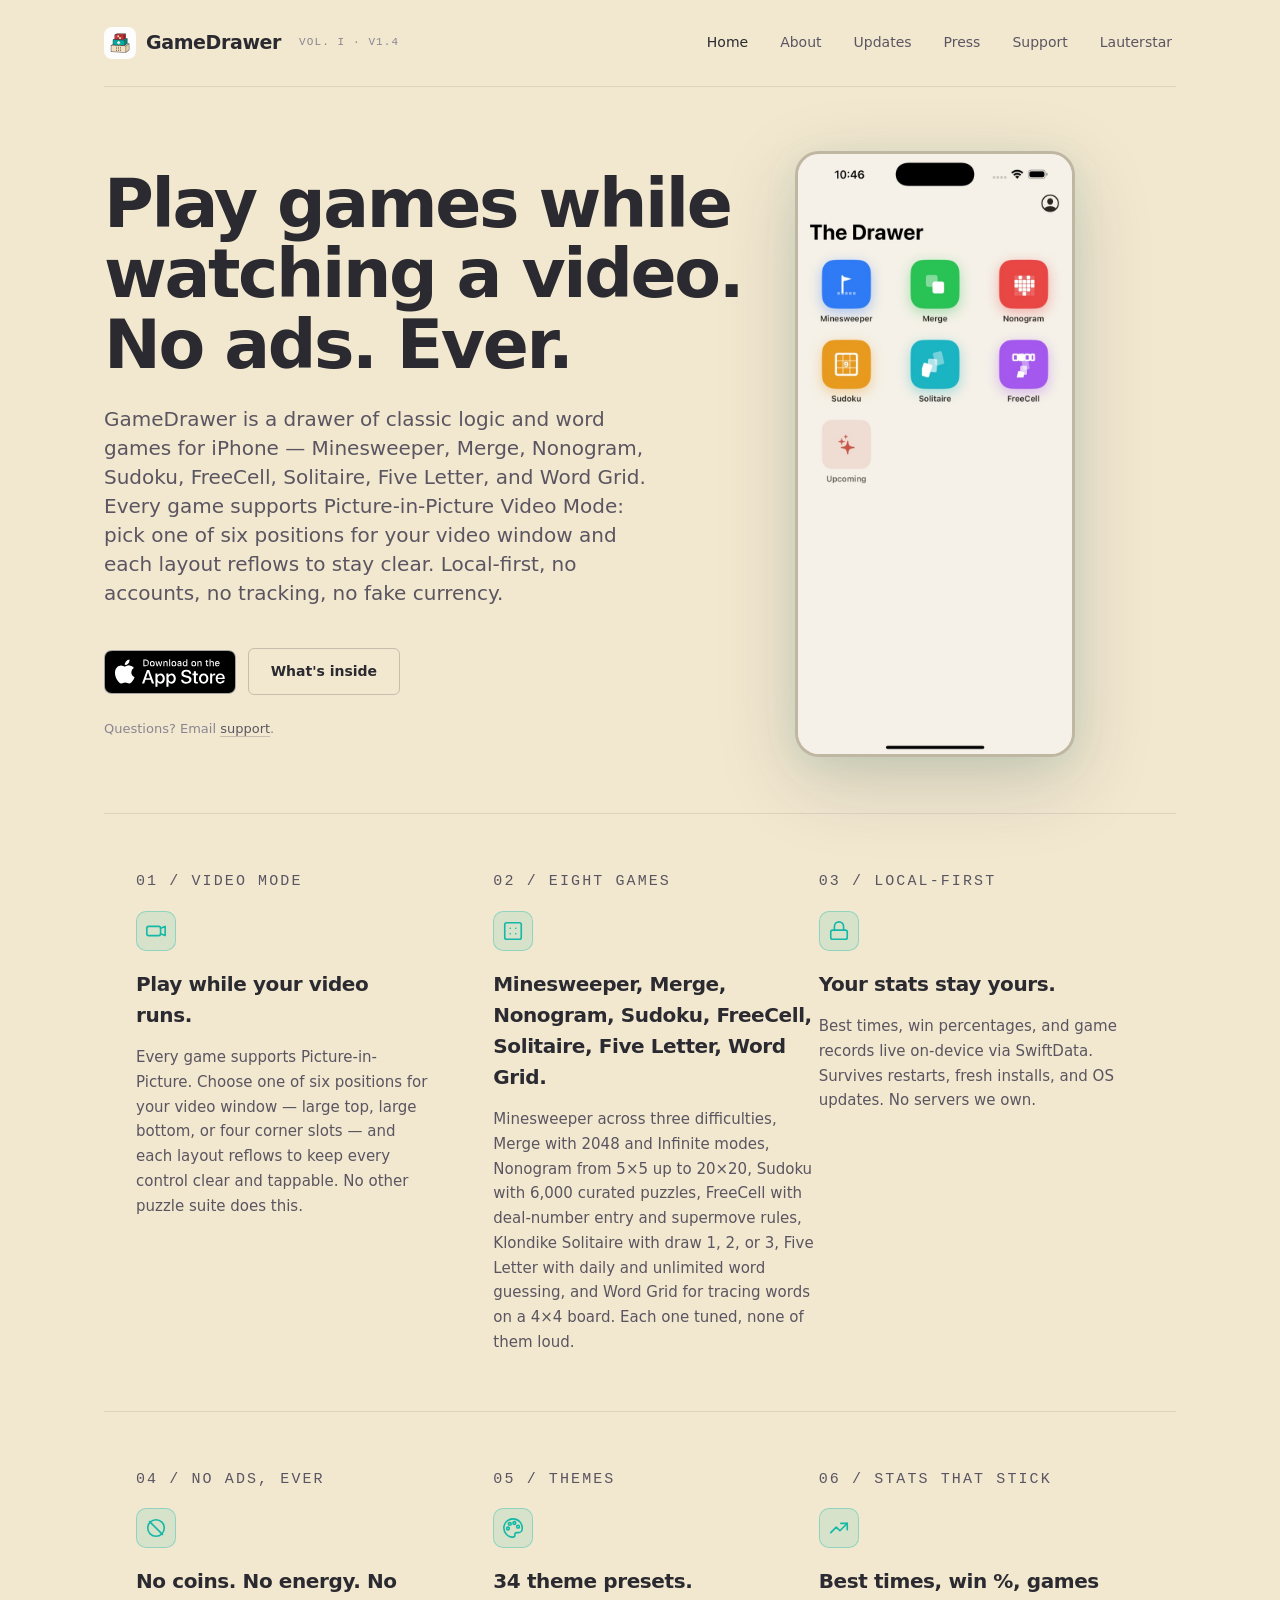
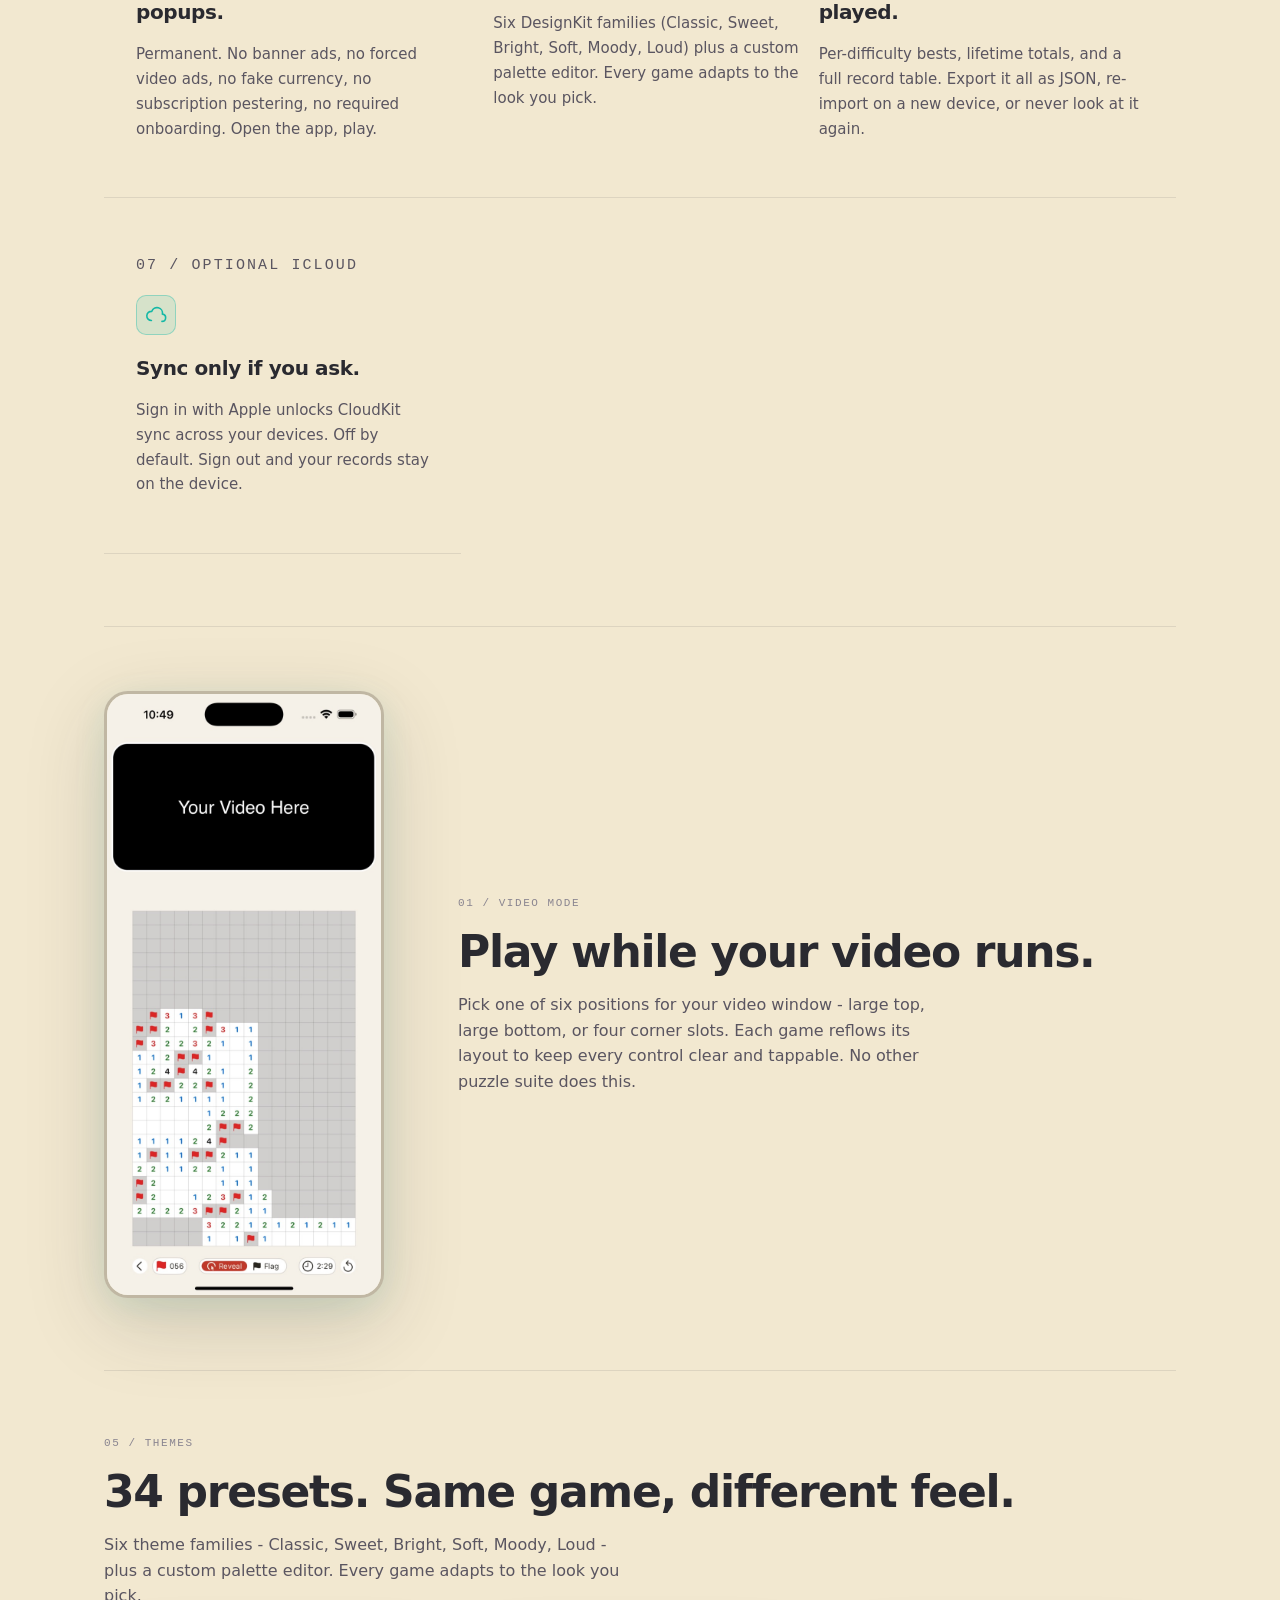
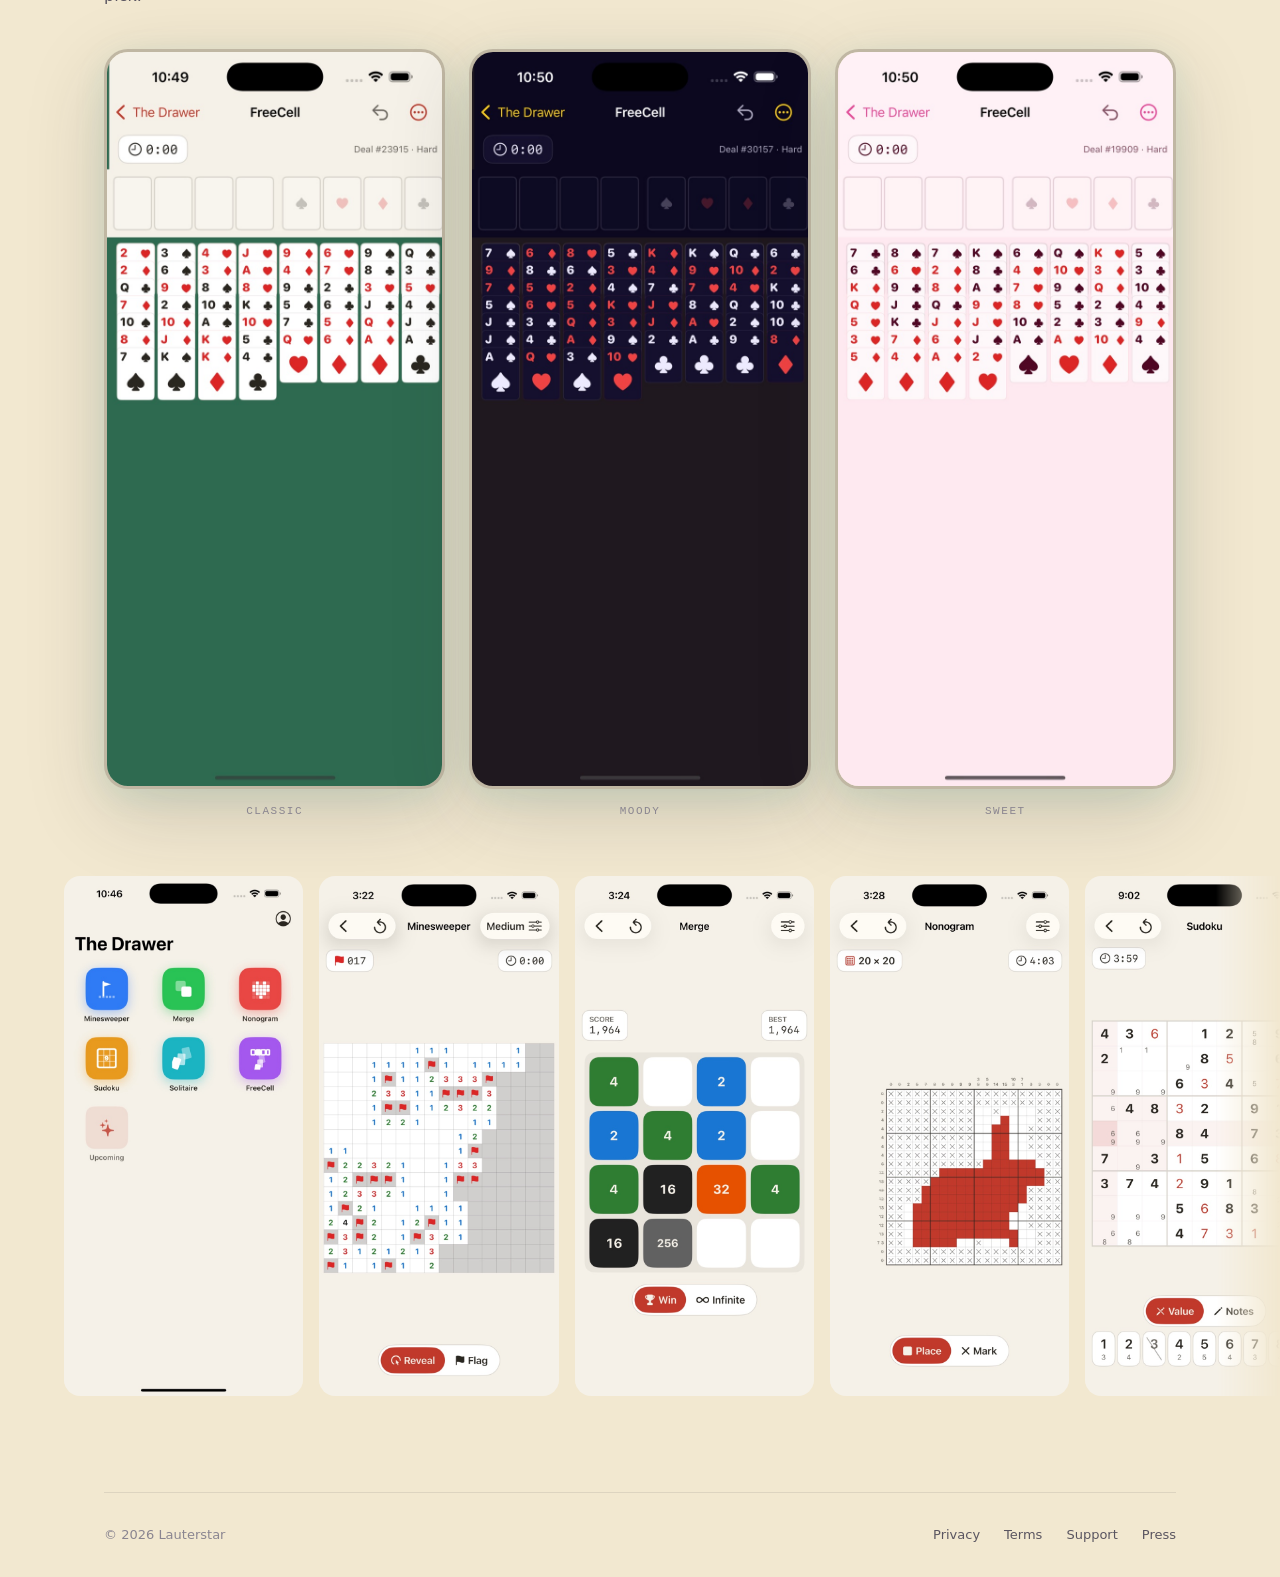
==== index.html @ a04aeec3 "chore: update for v1.4 release — Five Letter and Word Grid" ====
<!doctype html>
<html lang="en">
<head>
  <meta charset="utf-8" />
  <meta name="viewport" content="width=device-width, initial-scale=1" />

  <title>GameDrawer - Classic logic games. Play alongside your video. No ads.</title>
  <meta name="description" content="A local-first iOS drawer of classic logic and word games - Minesweeper, Merge, Nonogram, Sudoku, FreeCell, Solitaire, Five Letter, and Word Grid. Play any game while a video runs in Picture-in-Picture. No ads, no accounts, no tracking." />

  <link rel="canonical" href="https://gamedrawer.lauterstar.com/" />
  <meta name="robots" content="index,follow,max-image-preview:large" />
  <meta name="theme-color" content="#F2E8D0" media="(prefers-color-scheme: light)" />
  <meta name="theme-color" content="#1A1A1D" media="(prefers-color-scheme: dark)" />

  <meta property="og:site_name" content="GameDrawer" />
  <meta property="og:type" content="website" />
  <meta property="og:locale" content="en_US" />
  <meta property="og:title" content="GameDrawer - Classic logic games. Play alongside your video. No ads." />
  <meta property="og:description" content="Eight classic logic and word games — Minesweeper, Merge, Nonogram, Sudoku, FreeCell, Solitaire, Five Letter, Word Grid. Play any of them while a video runs in Picture-in-Picture. No ads, no accounts, no tracking." />
  <meta property="og:url" content="https://gamedrawer.lauterstar.com/" />
  <meta property="og:image" content="https://gamedrawer.lauterstar.com/assets/images/icon-1024.png" />
  <meta property="og:image:alt" content="GameDrawer app icon" />

  <meta name="twitter:card" content="summary" />
  <meta name="twitter:title" content="GameDrawer" />
  <meta name="twitter:description" content="Eight games. Play alongside your video. No ads, no coins, no noise." />
  <meta name="twitter:image" content="https://gamedrawer.lauterstar.com/assets/images/icon-1024.png" />

  <link rel="icon" href="assets/images/icon-1024.png" />
  <link rel="apple-touch-icon" href="assets/images/icon-1024.png" />

  <link rel="stylesheet" href="assets/styles.css" />
  <script defer src="assets/config.js"></script>
  <script defer src="assets/app.js"></script>

  <script type="application/ld+json">
  {
    "@context": "https://schema.org",
    "@graph": [
      {
        "@type": "Organization",
        "@id": "https://gamedrawer.lauterstar.com/#org",
        "name": "Lauterstar",
        "url": "https://lauterstar.com/"
      },
      {
        "@type": "WebSite",
        "@id": "https://gamedrawer.lauterstar.com/#site",
        "url": "https://gamedrawer.lauterstar.com/",
        "name": "GameDrawer",
        "publisher": { "@id": "https://gamedrawer.lauterstar.com/#org" },
        "inLanguage": "en-US"
      },
      {
        "@type": "MobileApplication",
        "name": "GameDrawer",
        "operatingSystem": "iOS 17+",
        "applicationCategory": "GameApplication",
        "description": "Local-first drawer of classic logic and word games — Minesweeper, Merge, Nonogram, Sudoku, FreeCell, Solitaire, Five Letter, Word Grid. Play any game while a video runs in Picture-in-Picture. No ads, no accounts, no tracking.",
        "offers": { "@type": "Offer", "price": "0", "priceCurrency": "USD" },
        "publisher": { "@id": "https://gamedrawer.lauterstar.com/#org" }
      }
    ]
  }
  </script>
</head>

<body>
  <a href="#main-content" class="skip-link">Skip to main content</a>

  <div class="container">

    <header class="nav">
      <a class="brand" href="index.html" aria-label="GameDrawer home">
        <img class="brand-logo" src="assets/images/icon-1024.png" alt="" aria-hidden="true" />
        <span class="brand-name" data-cfg="displayName">GameDrawer</span>
        <span class="brand-meta">Vol. I &middot; v<span data-cfg="appVersion">1.0</span></span>
      </a>

      <nav class="nav-links" aria-label="Primary">
        <a class="nav-link" href="index.html" aria-current="page">Home</a>
        <a class="nav-link" href="about.html">About</a>
        <a class="nav-link" href="updates.html">Updates</a>
        <a class="nav-link" href="press.html">Press</a>
        <a class="nav-link" href="support.html">Support</a>
        <a class="nav-link" href="https://lauterstar.com/apps.html">Lauterstar</a>
      </nav>
    </header>

    <main id="main-content" class="hero">

      <section>
        <div class="hero-split">
          <div class="hero-text">
            <h1 class="h1">
              Play games while<br />
              watching a video.<br />
              No ads. Ever.
            </h1>

            <p class="sub">
              GameDrawer is a drawer of classic logic and word games for iPhone — Minesweeper, Merge, Nonogram, Sudoku, FreeCell, Solitaire, Five Letter, and Word Grid. Every game supports Picture-in-Picture Video Mode: pick one of six positions for your video window and each layout reflows to stay clear. Local-first, no accounts, no tracking, no fake currency.
            </p>

            <div class="cta-row">
              <a class="btn appstore" href="https://apps.apple.com/us/app/gamedrawer-classic-games/id6765536382" target="_blank" rel="noopener" data-cfg="appStoreUrl" aria-label="Download GameDrawer on the App Store">
                <img src="assets/images/app-store-badge.svg" alt="Download on the App Store" />
                <span class="visually-hidden">Download on the App Store</span>
              </a>
              <a class="btn ghost" href="#features">What's inside</a>
            </div>

            <p class="small">
              Questions? Email
              <a data-cfg="supportEmail" href="mailto:">support</a>.
            </p>
          </div>

          <div class="hero-phone">
            <div class="phone-frame">
              <img src="assets/images/screenshots/home-game-drawer.jpg" alt="GameDrawer home screen showing Minesweeper, Merge, Nonogram, Sudoku, FreeCell, and Solitaire on the Classic theme" />
            </div>
          </div>
        </div>

        <div id="features" class="grid" role="region" aria-labelledby="features-heading">
          <h2 id="features-heading" class="visually-hidden">App Features</h2>

          <article class="feature">
            <p class="feature-num">01 / Video Mode</p>
            <span class="feature-icon" aria-hidden="true">
              <svg viewBox="0 0 24 24" fill="none" stroke="currentColor" stroke-width="1.75" stroke-linecap="round" stroke-linejoin="round">
                <rect x="2" y="7" width="15" height="10" rx="2" />
                <path d="M17 9l5-2v10l-5-2" />
              </svg>
            </span>
            <h3>Play while your video runs.</h3>
            <p>Every game supports Picture-in-Picture. Choose one of six positions for your video window — large top, large bottom, or four corner slots — and each layout reflows to keep every control clear and tappable. No other puzzle suite does this.</p>
          </article>

          <article class="feature">
            <p class="feature-num">02 / Eight games</p>
            <span class="feature-icon" aria-hidden="true">
              <svg viewBox="0 0 24 24" fill="none" stroke="currentColor" stroke-width="1.75" stroke-linecap="round" stroke-linejoin="round">
                <rect x="3" y="3" width="18" height="18" rx="2" />
                <path d="M9 9h.01M15 9h.01M9 15h.01M15 15h.01" />
              </svg>
            </span>
            <h3>Minesweeper, Merge, Nonogram, Sudoku, FreeCell, Solitaire, Five Letter, Word Grid.</h3>
            <p>Minesweeper across three difficulties, Merge with 2048 and Infinite modes, Nonogram from 5&times;5 up to 20&times;20, Sudoku with 6,000 curated puzzles, FreeCell with deal-number entry and supermove rules, Klondike Solitaire with draw 1, 2, or 3, Five Letter with daily and unlimited word guessing, and Word Grid for tracing words on a 4&times;4 board. Each one tuned, none of them loud.</p>
          </article>

          <article class="feature">
            <p class="feature-num">03 / Local-first</p>
            <span class="feature-icon" aria-hidden="true">
              <svg viewBox="0 0 24 24" fill="none" stroke="currentColor" stroke-width="1.75" stroke-linecap="round" stroke-linejoin="round">
                <rect x="3" y="11" width="18" height="10" rx="2" />
                <path d="M7 11V7a5 5 0 0 1 10 0v4" />
              </svg>
            </span>
            <h3>Your stats stay yours.</h3>
            <p>Best times, win percentages, and game records live on-device via SwiftData. Survives restarts, fresh installs, and OS updates. No servers we own.</p>
          </article>

          <article class="feature">
            <p class="feature-num">04 / No ads, ever</p>
            <span class="feature-icon" aria-hidden="true">
              <svg viewBox="0 0 24 24" fill="none" stroke="currentColor" stroke-width="1.75" stroke-linecap="round" stroke-linejoin="round">
                <circle cx="12" cy="12" r="9" />
                <path d="M5 5l14 14" />
              </svg>
            </span>
            <h3>No coins. No energy. No popups.</h3>
            <p>Permanent. No banner ads, no forced video ads, no fake currency, no subscription pestering, no required onboarding. Open the app, play.</p>
          </article>

          <article class="feature">
            <p class="feature-num">05 / Themes</p>
            <span class="feature-icon" aria-hidden="true">
              <svg viewBox="0 0 24 24" fill="none" stroke="currentColor" stroke-width="1.75" stroke-linecap="round" stroke-linejoin="round">
                <circle cx="13.5" cy="6.5" r="1.5" />
                <circle cx="17.5" cy="10.5" r="1.5" />
                <circle cx="8.5" cy="7.5" r="1.5" />
                <circle cx="6.5" cy="12.5" r="1.5" />
                <path d="M12 2a10 10 0 1 0 0 20c1 0 2-1 2-2v-1a2 2 0 0 1 2-2h2a4 4 0 0 0 4-4 10 10 0 0 0-10-11z" />
              </svg>
            </span>
            <h3>34 theme presets.</h3>
            <p>Six DesignKit families (Classic, Sweet, Bright, Soft, Moody, Loud) plus a custom palette editor. Every game adapts to the look you pick.</p>
          </article>

          <article class="feature">
            <p class="feature-num">06 / Stats that stick</p>
            <span class="feature-icon" aria-hidden="true">
              <svg viewBox="0 0 24 24" fill="none" stroke="currentColor" stroke-width="1.75" stroke-linecap="round" stroke-linejoin="round">
                <path d="M3 17l6-6 4 4 8-8" />
                <path d="M14 7h7v7" />
              </svg>
            </span>
            <h3>Best times, win %, games played.</h3>
            <p>Per-difficulty bests, lifetime totals, and a full record table. Export it all as JSON, re-import on a new device, or never look at it again.</p>
          </article>

          <article class="feature">
            <p class="feature-num">07 / Optional iCloud</p>
            <span class="feature-icon" aria-hidden="true">
              <svg viewBox="0 0 24 24" fill="none" stroke="currentColor" stroke-width="1.75" stroke-linecap="round" stroke-linejoin="round">
                <path d="M7 18a5 5 0 1 1 .42-9.98A6 6 0 0 1 19 11a4 4 0 0 1-.5 7.97" />
              </svg>
            </span>
            <h3>Sync only if you ask.</h3>
            <p>Sign in with Apple unlocks CloudKit sync across your devices. Off by default. Sign out and your records stay on the device.</p>
          </article>
        </div>

        <div class="video-showcase">
          <div class="video-showcase-split">
            <div class="video-showcase-phone">
              <div class="phone-frame">
                <img src="assets/images/screenshots/video-mode-minesweeper-expert.jpg" alt="Minesweeper mid-game with a large video window above the board, showing Picture-in-Picture Video Mode" loading="lazy" />
              </div>
            </div>
            <div class="video-showcase-text">
              <p class="feature-num">01 / Video Mode</p>
              <h2 class="showcase-h2">Play while your video runs.</h2>
              <p>Pick one of six positions for your video window - large top, large bottom, or four corner slots. Each game reflows its layout to keep every control clear and tappable. No other puzzle suite does this.</p>
            </div>
          </div>
        </div>

        <div class="theme-triptych">
          <p class="feature-num">05 / Themes</p>
          <h2 class="showcase-h2">34 presets. Same game, different feel.</h2>
          <p class="theme-triptych-sub">Six theme families - Classic, Sweet, Bright, Soft, Moody, Loud - plus a custom palette editor. Every game adapts to the look you pick.</p>
          <div class="theme-phones">
            <div class="theme-phone">
              <div class="phone-frame">
                <img src="assets/images/screenshots/theme-freecell-classic-green.jpg" alt="FreeCell on the Classic green felt theme" loading="lazy" />
              </div>
              <span class="theme-phone-label">Classic</span>
            </div>
            <div class="theme-phone">
              <div class="phone-frame">
                <img src="assets/images/screenshots/theme-freecell-dark.jpg" alt="FreeCell on a dark Moody theme" loading="lazy" />
              </div>
              <span class="theme-phone-label">Moody</span>
            </div>
            <div class="theme-phone">
              <div class="phone-frame">
                <img src="assets/images/screenshots/theme-freecell-sweet-pink.jpg" alt="FreeCell on the Sweet pink theme" loading="lazy" />
              </div>
              <span class="theme-phone-label">Sweet</span>
            </div>
          </div>
        </div>

      </section>

      <div class="screenshot-carousel" aria-label="App screenshots">
        <button class="carousel-btn" data-dir="prev" type="button" aria-label="Previous screenshot">
          <svg viewBox="0 0 24 24" fill="none" stroke="currentColor" stroke-width="2" stroke-linecap="round" stroke-linejoin="round" aria-hidden="true">
            <path d="M15 6l-6 6 6 6" />
          </svg>
        </button>
        <button class="carousel-btn" data-dir="next" type="button" aria-label="Next screenshot">
          <svg viewBox="0 0 24 24" fill="none" stroke="currentColor" stroke-width="2" stroke-linecap="round" stroke-linejoin="round" aria-hidden="true">
            <path d="M9 6l6 6-6 6" />
          </svg>
        </button>
        <div class="carousel-track">
          <img src="assets/images/screenshots/home-game-drawer.jpg" alt="The Drawer home screen showing all six games on the Classic theme" loading="lazy" />
          <img src="assets/images/screenshots/gameplay-minesweeper-medium.jpg" alt="Minesweeper Medium mid-game with flagged mines and revealed numbers on the Classic theme" loading="lazy" />
          <img src="assets/images/screenshots/gameplay-merge.jpg" alt="Merge mid-game with score 1964 and tiles from 2 up to 256 on the Classic theme" loading="lazy" />
          <img src="assets/images/screenshots/gameplay-nonogram-large.jpg" alt="Nonogram 20 by 20 bunny puzzle mid-solve on the Classic theme" loading="lazy" />
          <img src="assets/images/screenshots/gameplay-sudoku-hard.jpg" alt="Sudoku Hard mid-game with value and notes keyboard visible on the Classic theme" loading="lazy" />
          <img src="assets/images/screenshots/gameplay-solitaire-medium.jpg" alt="Klondike Solitaire mid-game on the Classic green felt theme" loading="lazy" />
          <img src="assets/images/screenshots/gameplay-freecell-medium.jpg" alt="FreeCell mid-game with free cells and foundation piles on the Classic green felt theme" loading="lazy" />
          <img src="assets/images/screenshots/stats-screen.jpg" alt="Stats screen showing best times and win rates for Minesweeper, Merge, Nonogram, and Sudoku" loading="lazy" />
        </div>
      </div>
    </main>

    <footer class="footer" role="contentinfo">
      <div>
        &copy; <span data-cfg="copyrightYear">2026</span>
        <span data-cfg="copyrightHolder">Lauterstar</span>
      </div>

      <ul class="footer-links">
        <li><a href="privacy.html">Privacy</a></li>
        <li><a href="terms.html">Terms</a></li>
        <li><a href="support.html">Support</a></li>
        <li><a href="press.html">Press</a></li>
      </ul>
    </footer>
  </div>
</body>
</html>
---- assets/styles.css ----
/* ========================================
   RESET & BASE
   ======================================== */

*,
*::before,
*::after {
  margin: 0;
  padding: 0;
  box-sizing: border-box;
}

:root {
  /* Light (Chrome Diner - cream + teal) */
  --bg: #F2E8D0;
  --surface: #FFFFFF;
  --surface-2: #EADFC4;
  --border: rgba(42, 42, 48, 0.10);
  --border-strong: rgba(42, 42, 48, 0.22);
  --text: #2A2A30;
  --text-dim: #5A5560;
  --text-mute: #8A8590;

  /* Accents - translated from GameDrawer's Chrome Diner palette */
  --accent: #14B8A6;          /* FT teal */
  --accent-hover: #0F9488;
  --accent-soft: rgba(20, 184, 166, 0.12);
  --accent-border: rgba(20, 184, 166, 0.36);

  /* Secondary accents available for sparing use */
  --accent-red: #C8323C;      /* diner red */
  --accent-cream: #F2E8D0;
  --accent-gunmetal: #3A3A40;
  --accent-stone: #A8A095;

  /* Spacing scale - mirrors DesignKit */
  --space-xs: 4px;
  --space-s: 8px;
  --space-m: 16px;
  --space-l: 24px;
  --space-xl: 40px;
  --space-xxl: 72px;

  /* Geometry */
  --max-width: 1120px;
  --radius-sm: 6px;
  --radius-md: 10px;
  --radius-lg: 16px;
  --radius-xl: 24px;
  --radius-pill: 999px;

  /* Type */
  --font-display: -apple-system, BlinkMacSystemFont, "SF Pro Display", "Segoe UI", system-ui, sans-serif;
  --font-sans: -apple-system, BlinkMacSystemFont, "SF Pro Text", "Segoe UI", system-ui, sans-serif;
  --font-mono: ui-monospace, SFMono-Regular, Menlo, Monaco, Consolas, monospace;
}

@media (prefers-color-scheme: dark) {
  :root {
    --bg: #1A1A1D;
    --surface: #25252B;
    --surface-2: #2F2F36;
    --border: rgba(242, 232, 208, 0.10);
    --border-strong: rgba(242, 232, 208, 0.22);
    --text: #F2E8D0;
    --text-dim: #C8BFA8;
    --text-mute: #8A8590;

    --accent: #2DD4BF;          /* lifted teal for dark contrast */
    --accent-hover: #5EEAD4;
    --accent-soft: rgba(45, 212, 191, 0.16);
    --accent-border: rgba(45, 212, 191, 0.40);

    --accent-red: #E04C56;
  }
}

html {
  scroll-behavior: smooth;
  overflow-x: hidden;
}

body {
  font-family: var(--font-sans);
  font-size: 16px;
  line-height: 1.55;
  color: var(--text);
  background: var(--bg);
  min-height: 100vh;
  -webkit-font-smoothing: antialiased;
  -moz-osx-font-smoothing: grayscale;
}

/* ========================================
   A11Y
   ======================================== */

.skip-link {
  position: absolute;
  top: -48px;
  left: 8px;
  background: var(--accent);
  color: var(--bg);
  padding: 10px 16px;
  text-decoration: none;
  border-radius: var(--radius-sm);
  font-weight: 600;
  z-index: 1000;
  transition: top 0.2s ease;
}

.skip-link:focus { top: 8px; }

.visually-hidden {
  position: absolute;
  width: 1px;
  height: 1px;
  margin: -1px;
  padding: 0;
  overflow: hidden;
  clip: rect(0, 0, 0, 0);
  white-space: nowrap;
  border: 0;
}

a:focus-visible,
button:focus-visible,
input:focus-visible,
select:focus-visible,
textarea:focus-visible {
  outline: 2px solid var(--accent);
  outline-offset: 2px;
}

/* ========================================
   LAYOUT
   ======================================== */

.container {
  max-width: var(--max-width);
  width: 100%;
  margin: 0 auto;
  padding: 0 var(--space-l);
}

/* ========================================
   NAV
   ======================================== */

.nav {
  display: flex;
  align-items: center;
  justify-content: space-between;
  padding: 22px 0;
  border-bottom: 1px solid var(--border);
  margin-bottom: 64px;
  flex-wrap: wrap;
  gap: var(--space-m);
}

.brand {
  display: flex;
  align-items: center;
  gap: 10px;
  text-decoration: none;
  color: var(--text);
}

.brand-logo {
  width: 32px;
  height: 32px;
  border-radius: 8px;
  object-fit: cover;
}

.brand-name {
  font-family: var(--font-display);
  font-size: 19px;
  font-weight: 600;
  letter-spacing: -0.02em;
}

.brand-meta {
  font-family: var(--font-mono);
  font-size: 11px;
  letter-spacing: 0.10em;
  text-transform: uppercase;
  color: var(--text-mute);
  margin-left: var(--space-s);
}

.nav-links {
  display: flex;
  align-items: center;
  gap: 24px;
  flex-wrap: wrap;
}

.nav-link {
  color: var(--text-dim);
  text-decoration: none;
  font-size: 14px;
  font-weight: 500;
  padding: 10px 4px;
  transition: color 0.15s ease;
}

.nav-link:hover,
.nav-link:focus,
.nav-link[aria-current="page"] {
  color: var(--text);
}

/* ========================================
   HERO
   ======================================== */

.hero {
  display: block;
  margin-bottom: 96px;
}

.h1 {
  font-family: var(--font-display);
  font-size: clamp(40px, 6vw, 68px);
  font-weight: 600;
  line-height: 1.04;
  letter-spacing: -0.035em;
  margin: 0 0 24px;
  color: var(--text);
}

.sub {
  font-size: 20px;
  line-height: 1.45;
  color: var(--text-dim);
  max-width: 560px;
  margin-bottom: 40px;
}

.hero-split {
  display: grid;
  grid-template-columns: minmax(0, 640px) minmax(280px, 340px);
  align-items: center;
  justify-content: start;
  gap: clamp(24px, 4vw, 56px);
  min-height: 560px;
}

.hero-text { min-width: 0; max-width: 640px; }
.hero-phone { justify-self: start; }

.phone-frame {
  width: 100%;
  max-width: 280px;
  border-radius: var(--radius-xl);
  overflow: hidden;
  border: 3px solid var(--border-strong);
  background: var(--surface-2);
  box-shadow:
    0 24px 80px rgba(42, 42, 48, 0.18),
    0 8px 32px rgba(20, 184, 166, 0.10);
  aspect-ratio: 9 / 19.5;
}

.phone-frame img {
  display: block;
  width: 100%;
  height: 100%;
  object-fit: cover;
}

.phone-frame.placeholder {
  display: flex;
  align-items: center;
  justify-content: center;
  color: var(--text-mute);
  font-family: var(--font-mono);
  font-size: 11px;
  letter-spacing: 0.16em;
  text-transform: uppercase;
  text-align: center;
  padding: var(--space-l);
}

@media (max-width: 900px) {
  .hero-split { grid-template-columns: 1fr; min-height: auto; gap: 32px; }
  .hero-text { max-width: 100%; }
  .hero-phone { justify-self: center; width: min(100%, 280px); margin-top: 8px; }
  .phone-frame { max-width: 280px; }
}

@media (max-width: 480px) {
  .hero-phone { width: min(100%, 220px); }
  .phone-frame { max-width: 220px; }
}

/* ========================================
   BUTTONS
   ======================================== */

.cta-row {
  display: flex;
  gap: 12px;
  flex-wrap: wrap;
  align-items: center;
  margin-bottom: var(--space-l);
}

.btn {
  display: inline-flex;
  align-items: center;
  justify-content: center;
  padding: 12px 22px;
  background: var(--text);
  color: var(--bg);
  text-decoration: none;
  border-radius: var(--radius-sm);
  font-weight: 600;
  font-size: 14px;
  border: 1px solid var(--text);
  transition: background 0.15s ease, border-color 0.15s ease, color 0.15s ease, transform 0.15s ease;
  cursor: pointer;
}

.btn:hover,
.btn:focus {
  background: var(--accent);
  border-color: var(--accent);
  color: #fff;
}

.btn.ghost {
  background: transparent;
  color: var(--text);
  border-color: var(--border-strong);
}

.btn.ghost:hover,
.btn.ghost:focus {
  background: var(--surface);
  border-color: var(--text-dim);
  color: var(--text);
}

.btn.appstore {
  padding: 0;
  border: 0;
  background: transparent;
}

.btn.appstore:hover,
.btn.appstore:focus { background: transparent; }

.btn.appstore img {
  height: 44px;
  width: auto;
  display: block;
}

.small {
  font-size: 13px;
  color: var(--text-mute);
  margin-top: var(--space-m);
}

.small a {
  color: var(--text-dim);
  text-decoration: underline;
  text-decoration-color: var(--border-strong);
  text-underline-offset: 3px;
}

.small a:hover { color: var(--text); }

/* ========================================
   SCREENSHOT CAROUSEL
   ======================================== */

.screenshot-carousel {
  margin-top: 56px;
  position: relative;
  width: 100vw;
  margin-left: calc(50% - 50vw);
  margin-right: calc(50% - 50vw);
  overflow: hidden;
  -webkit-mask-image: linear-gradient(to right, transparent, black 5%, black 95%, transparent);
  mask-image: linear-gradient(to right, transparent, black 5%, black 95%, transparent);
}

.carousel-btn {
  position: absolute;
  top: 50%;
  transform: translateY(-50%);
  z-index: 2;
  width: 44px;
  height: 44px;
  border-radius: var(--radius-pill);
  background: color-mix(in srgb, var(--bg) 75%, transparent);
  border: 1px solid var(--border-strong);
  color: var(--text);
  display: none;
  align-items: center;
  justify-content: center;
  cursor: pointer;
  backdrop-filter: blur(8px);
  -webkit-backdrop-filter: blur(8px);
  transition: background 0.15s ease, border-color 0.15s ease, opacity 0.15s ease;
  opacity: 0;
}

.carousel-btn svg { width: 20px; height: 20px; display: block; }
.carousel-btn[data-dir="prev"] { left: 16px; }
.carousel-btn[data-dir="next"] { right: 16px; }

.screenshot-carousel:hover .carousel-btn,
.carousel-btn:focus-visible { opacity: 1; }

.carousel-btn:hover {
  background: var(--surface);
  border-color: var(--text-dim);
}

.carousel-btn[disabled] {
  opacity: 0 !important;
  pointer-events: none;
}

@media (hover: hover) and (pointer: fine) {
  .carousel-btn { display: inline-flex; }
}

.carousel-track {
  display: flex;
  gap: 16px;
  padding: 0 5vw;
  overflow-x: auto;
  scroll-snap-type: x mandatory;
  -webkit-overflow-scrolling: touch;
  scrollbar-width: none;
  cursor: grab;
}

.carousel-track::-webkit-scrollbar { display: none; }
.carousel-track:active { cursor: grabbing; }

.carousel-track img,
.carousel-track .shot-placeholder {
  flex: 0 0 auto;
  height: 520px;
  width: 240px;
  border-radius: var(--radius-lg);
  scroll-snap-align: center;
  user-select: none;
  -webkit-user-drag: none;
  pointer-events: none;
}

.carousel-track img {
  height: 520px;
  width: auto;
  object-fit: cover;
}

.carousel-track .shot-placeholder {
  background: var(--surface-2);
  border: 1px solid var(--border);
  display: flex;
  align-items: center;
  justify-content: center;
  color: var(--text-mute);
  font-family: var(--font-mono);
  font-size: 11px;
  letter-spacing: 0.16em;
  text-transform: uppercase;
  text-align: center;
  padding: var(--space-l);
}

@media (max-width: 768px) {
  .carousel-track { padding: 0 24px; gap: 12px; }
  .carousel-track img,
  .carousel-track .shot-placeholder { height: 400px; width: 184px; }
}

@media (max-width: 480px) {
  .carousel-track img,
  .carousel-track .shot-placeholder { height: 340px; width: 156px; }
}

/* ========================================
   FEATURES GRID
   ======================================== */

.grid {
  display: grid;
  grid-template-columns: 1fr;
  gap: 0;
  margin-top: 56px;
  border-top: 1px solid var(--border);
  text-align: left;
}

@media (min-width: 768px) {
  .grid { grid-template-columns: repeat(3, 1fr); }
}

.feature {
  padding: 40px 0;
  border-bottom: 1px solid var(--border);
}

@media (min-width: 768px) {
  .feature {
    padding: 56px 32px;
    border-bottom: 1px solid var(--border);
  }
  .feature:nth-child(3n+1) { padding-left: 0; }
  .feature:nth-child(3n) { padding-right: 0; }
}

.feature-num {
  font-family: var(--font-mono);
  font-size: 11px;
  letter-spacing: 0.14em;
  text-transform: uppercase;
  color: var(--text-mute);
  margin-bottom: var(--space-m);
}

.feature-icon {
  display: inline-flex;
  align-items: center;
  justify-content: center;
  width: 40px;
  height: 40px;
  border-radius: var(--radius-md);
  background: var(--accent-soft);
  border: 1px solid var(--accent-border);
  color: var(--accent);
  margin-bottom: 18px;
}

.feature-icon svg { width: 22px; height: 22px; display: block; }

.feature h3 {
  font-family: var(--font-display);
  font-size: 20px;
  font-weight: 600;
  letter-spacing: -0.02em;
  margin-bottom: 14px;
  color: var(--text);
}

.feature p {
  font-size: 15px;
  color: var(--text-dim);
  line-height: 1.65;
}

/* Crosslink teaser (DesignKit teaser, etc.) */
.teaser {
  margin-top: 72px;
  padding-top: 32px;
  border-top: 1px solid var(--border);
  display: flex;
  align-items: center;
  justify-content: space-between;
  flex-wrap: wrap;
  gap: var(--space-m);
}

.teaser-label {
  font-family: var(--font-display);
  font-size: 18px;
  font-weight: 600;
  letter-spacing: -0.015em;
  margin: 0 0 4px;
  color: var(--text);
}

.teaser-hint {
  margin: 0;
  font-size: 14px;
  color: var(--text-dim);
}

/* Pull quote */
.pullquote {
  margin: 80px 0 0;
  padding: 32px 0;
  border-top: 1px solid var(--border);
  border-bottom: 1px solid var(--border);
  font-family: var(--font-display);
  font-size: clamp(24px, 3vw, 32px);
  font-weight: 500;
  font-style: italic;
  letter-spacing: -0.02em;
  line-height: 1.3;
  color: var(--text);
  max-width: 760px;
}

.pullquote-cite {
  display: block;
  margin-top: 16px;
  font-family: var(--font-mono);
  font-size: 12px;
  font-style: normal;
  letter-spacing: 0.12em;
  text-transform: uppercase;
  color: var(--text-mute);
}

/* ========================================
   FOOTER
   ======================================== */

.footer {
  margin-top: 80px;
  padding: 32px 0;
  border-top: 1px solid var(--border);
  display: flex;
  justify-content: space-between;
  align-items: center;
  font-size: 13px;
  color: var(--text-mute);
  flex-wrap: wrap;
  gap: var(--space-m);
}

.footer-links {
  display: flex;
  gap: 24px;
  flex-wrap: wrap;
  list-style: none;
}

.footer-links a {
  color: var(--text-dim);
  text-decoration: none;
  transition: color 0.15s ease;
}

.footer-links a:hover,
.footer-links a:focus { color: var(--text); }

/* ========================================
   DOC PAGES (Privacy / Terms / Updates / Support / Press)
   ======================================== */

.doc {
  text-align: left;
  max-width: 720px;
  margin: 0 auto 80px;
}

.doc .eyebrow {
  display: inline-block;
  font-family: var(--font-mono);
  font-size: 11px;
  letter-spacing: 0.16em;
  text-transform: uppercase;
  color: var(--text-mute);
  margin-bottom: var(--space-m);
}

.doc h1 {
  font-family: var(--font-display);
  font-size: clamp(36px, 5vw, 56px);
  font-weight: 600;
  letter-spacing: -0.03em;
  line-height: 1.05;
  margin-bottom: 12px;
  color: var(--text);
}

.doc .lede {
  font-size: 18px;
  line-height: 1.5;
  color: var(--text-dim);
  margin-bottom: var(--space-m);
  max-width: 60ch;
}

.doc .meta {
  font-family: var(--font-mono);
  font-size: 11px;
  letter-spacing: 0.14em;
  text-transform: uppercase;
  color: var(--text-mute);
  margin-bottom: var(--space-xl);
}

.doc h2 {
  font-family: var(--font-display);
  font-size: 22px;
  font-weight: 600;
  letter-spacing: -0.015em;
  margin-top: var(--space-xxl);
  margin-bottom: var(--space-m);
  color: var(--text);
}

.doc p {
  color: var(--text-dim);
  margin-bottom: var(--space-m);
  max-width: 65ch;
}

.doc p strong { color: var(--text); }

.doc ul,
.doc ol {
  color: var(--text-dim);
  margin: 0 0 var(--space-m);
  padding-left: var(--space-l);
  max-width: 65ch;
}

.doc li {
  margin-bottom: var(--space-xs);
}

.doc a {
  color: var(--text);
  text-decoration: underline;
  text-decoration-color: var(--accent-border);
  text-underline-offset: 3px;
}

.doc a:hover { text-decoration-color: var(--accent); }

.doc a.btn {
  color: var(--bg);
  text-decoration: none;
}

.doc a.btn:hover,
.doc a.btn:focus {
  color: #fff;
}

.doc a.btn.ghost {
  color: var(--text);
}

.doc-todo {
  display: inline-block;
  font-family: var(--font-mono);
  font-size: 11px;
  letter-spacing: 0.14em;
  text-transform: uppercase;
  color: var(--text-mute);
  border: 1px dashed var(--border-strong);
  padding: 10px 14px;
  border-radius: var(--radius-sm);
  margin-bottom: var(--space-l);
}

.doc code {
  font-family: var(--font-mono);
  font-size: 0.875em;
  background: var(--surface-2);
  padding: 2px 6px;
  border-radius: var(--radius-sm);
  border: 1px solid var(--border);
  color: var(--text);
}

/* Updates list */
.updates-list {
  list-style: none;
  padding: 0;
  margin: 0;
  border-top: 1px solid var(--border);
}

.updates-list li {
  padding: var(--space-l) 0;
  border-bottom: 1px solid var(--border);
}

.updates-list .ver {
  display: inline-block;
  font-family: var(--font-mono);
  font-size: 11px;
  letter-spacing: 0.14em;
  text-transform: uppercase;
  color: var(--text-mute);
  margin-right: var(--space-m);
}

.updates-list strong {
  font-family: var(--font-display);
  font-size: 18px;
  letter-spacing: -0.015em;
  color: var(--text);
}

.updates-list p {
  margin-top: var(--space-s);
  color: var(--text-dim);
  font-size: 15px;
}

/* Press asset card */
.press-asset {
  display: inline-flex;
  align-items: center;
  gap: var(--space-m);
  padding: var(--space-m);
  background: var(--surface);
  border: 1px solid var(--border);
  border-radius: var(--radius-lg);
  text-decoration: none;
  color: var(--text);
  margin-bottom: var(--space-l);
  transition: border-color 0.15s ease;
}

.press-asset:hover { border-color: var(--accent-border); }

.press-asset img {
  width: 64px;
  height: 64px;
  border-radius: var(--radius-md);
  display: block;
}

.press-asset span { display: block; }

.press-asset .eyebrow {
  display: block;
  font-family: var(--font-mono);
  font-size: 10px;
  letter-spacing: 0.16em;
  text-transform: uppercase;
  color: var(--text-mute);
  margin-bottom: 4px;
}

/* ========================================
   SHARED SHOWCASE HEADING
   ======================================== */

.showcase-h2 {
  font-family: var(--font-display);
  font-size: clamp(28px, 4vw, 44px);
  font-weight: 600;
  letter-spacing: -0.03em;
  line-height: 1.1;
  margin-bottom: var(--space-m);
  color: var(--text);
}

/* ========================================
   VIDEO MODE SHOWCASE
   ======================================== */

.video-showcase {
  margin-top: 72px;
  padding-top: 64px;
  border-top: 1px solid var(--border);
}

.video-showcase-split {
  display: grid;
  grid-template-columns: minmax(240px, 290px) 1fr;
  align-items: center;
  gap: clamp(32px, 5vw, 80px);
}

.video-showcase-phone { width: 100%; }

.video-showcase-text p:not(.feature-num) {
  font-size: 16px;
  color: var(--text-dim);
  line-height: 1.6;
  max-width: 480px;
}

@media (max-width: 640px) {
  .video-showcase-split {
    grid-template-columns: 1fr;
  }
  .video-showcase-phone {
    max-width: 260px;
    margin: 0 auto;
  }
}

/* ========================================
   THEME TRIPTYCH
   ======================================== */

.theme-triptych {
  margin-top: 72px;
  padding-top: 64px;
  border-top: 1px solid var(--border);
}

.theme-triptych-sub {
  font-size: 16px;
  color: var(--text-dim);
  line-height: 1.6;
  max-width: 520px;
  margin-bottom: var(--space-xl);
}

.theme-phones {
  display: grid;
  grid-template-columns: repeat(3, 1fr);
  gap: var(--space-l);
}

.theme-phone .phone-frame {
  max-width: 100%;
}

.theme-phone-label {
  display: block;
  text-align: center;
  margin-top: 14px;
  font-family: var(--font-mono);
  font-size: 11px;
  letter-spacing: 0.14em;
  text-transform: uppercase;
  color: var(--text-mute);
}

@media (max-width: 680px) {
  .theme-phones {
    display: flex;
    overflow-x: auto;
    gap: var(--space-m);
    -webkit-overflow-scrolling: touch;
    scrollbar-width: none;
    padding-bottom: var(--space-s);
  }
  .theme-phones::-webkit-scrollbar { display: none; }
  .theme-phone {
    flex: 0 0 200px;
  }
}

@media (max-width: 400px) {
  .theme-phone { flex: 0 0 160px; }
}

/* ========================================
   DESIGNKIT DEMO (designkit.html only)
   theme-demo.js writes --dk-* on .dk-demo
   ======================================== */

.dk-demo {
  --dk-bg: var(--bg);
  --dk-surface: var(--surface);
  --dk-accent: var(--accent);
  --dk-text: var(--text);
  --dk-rule: var(--border);

  background: var(--dk-bg);
  color: var(--dk-text);
  border: 1px solid var(--border);
  border-radius: var(--radius-lg);
  padding: var(--space-xl);
  transition: background 200ms ease, color 200ms ease;
}

.dk-controls {
  display: flex;
  flex-direction: column;
  gap: var(--space-l);
  margin-bottom: var(--space-xl);
}

.dk-swatches {
  display: flex;
  flex-wrap: wrap;
  gap: var(--space-s);
}

.dk-swatch {
  display: inline-flex;
  align-items: center;
  gap: var(--space-s);
  padding: 8px 14px;
  background: transparent;
  border: 1px solid var(--dk-rule);
  border-radius: var(--radius-pill);
  color: var(--dk-text);
  opacity: 0.65;
  font-family: var(--font-mono);
  font-size: 11px;
  letter-spacing: 0.12em;
  text-transform: uppercase;
  cursor: pointer;
  transition: border-color 120ms ease, opacity 120ms ease;
}

.dk-swatch[aria-pressed="true"] {
  border-color: var(--dk-text);
  opacity: 1;
}

.dk-swatch:hover { opacity: 1; }

.dk-swatch-dot {
  width: 12px;
  height: 12px;
  border-radius: 50%;
  display: inline-block;
}

.dk-mode {
  display: inline-flex;
  border: 1px solid var(--dk-rule);
  border-radius: var(--radius-pill);
  overflow: hidden;
  align-self: flex-start;
}

.dk-mode button {
  background: transparent;
  border: 0;
  padding: 8px 18px;
  font-family: var(--font-mono);
  font-size: 11px;
  letter-spacing: 0.14em;
  text-transform: uppercase;
  color: var(--dk-text);
  opacity: 0.6;
  cursor: pointer;
}

.dk-mode button[aria-pressed="true"] {
  background: var(--dk-text);
  color: var(--dk-bg);
  opacity: 1;
}

.dk-card {
  background: var(--dk-surface);
  color: var(--dk-text);
  border: 1px solid var(--dk-rule);
  border-radius: var(--radius-lg);
  padding: 24px;
  max-width: 360px;
  margin-top: var(--space-l);
  transition: background 200ms ease, color 200ms ease, border-color 200ms ease;
}

.dk-card-eyebrow {
  font-family: var(--font-mono);
  font-size: 11px;
  letter-spacing: 0.16em;
  text-transform: uppercase;
  opacity: 0.55;
  margin-bottom: 8px;
}

.dk-card h4 {
  font-family: var(--font-display);
  font-size: 22px;
  font-weight: 600;
  letter-spacing: -0.02em;
  margin: 0 0 8px;
}

.dk-card p {
  font-size: 15px;
  margin: 0 0 16px;
  opacity: 0.78;
  line-height: 1.5;
}

.dk-card-row {
  display: flex;
  align-items: center;
  gap: 12px;
  flex-wrap: wrap;
}

.dk-badge {
  display: inline-flex;
  align-items: center;
  gap: 4px;
  padding: 6px 12px;
  background: var(--dk-accent);
  color: var(--dk-surface);
  border-radius: var(--radius-pill);
  font-size: 13px;
  font-weight: 600;
  font-family: var(--font-sans);
}

.dk-button {
  background: var(--dk-accent);
  color: var(--dk-surface);
  border: 0;
  border-radius: var(--radius-md);
  padding: 12px 18px;
  min-height: 44px;
  font-family: var(--font-sans);
  font-size: 15px;
  font-weight: 600;
  cursor: pointer;
}

.dk-tokens {
  margin-top: var(--space-xl);
  border-top: 1px solid var(--dk-rule);
  padding-top: var(--space-l);
  display: grid;
  grid-template-columns: repeat(auto-fit, minmax(150px, 1fr));
  gap: var(--space-m);
}

.dk-token { font-family: var(--font-mono); font-size: 12px; }

.dk-token-label {
  display: block;
  opacity: 0.55;
  letter-spacing: 0.14em;
  text-transform: uppercase;
  font-size: 10px;
  margin-bottom: 4px;
}

.dk-token-value {
  display: inline-flex;
  align-items: center;
  gap: var(--space-s);
  opacity: 0.85;
}

.dk-token-chip {
  width: 14px;
  height: 14px;
  border-radius: 3px;
  border: 1px solid var(--dk-rule);
  display: inline-block;
}

#dk-current {
  font-family: var(--font-mono);
  font-size: 11px;
  letter-spacing: 0.16em;
  text-transform: uppercase;
  color: var(--text-mute);
  margin: 0;
}

/* ========================================
   PRINT
   ======================================== */

@media print {
  .nav, .footer, .screenshot-carousel, .skip-link { display: none; }
  body { background: white; color: black; }
}
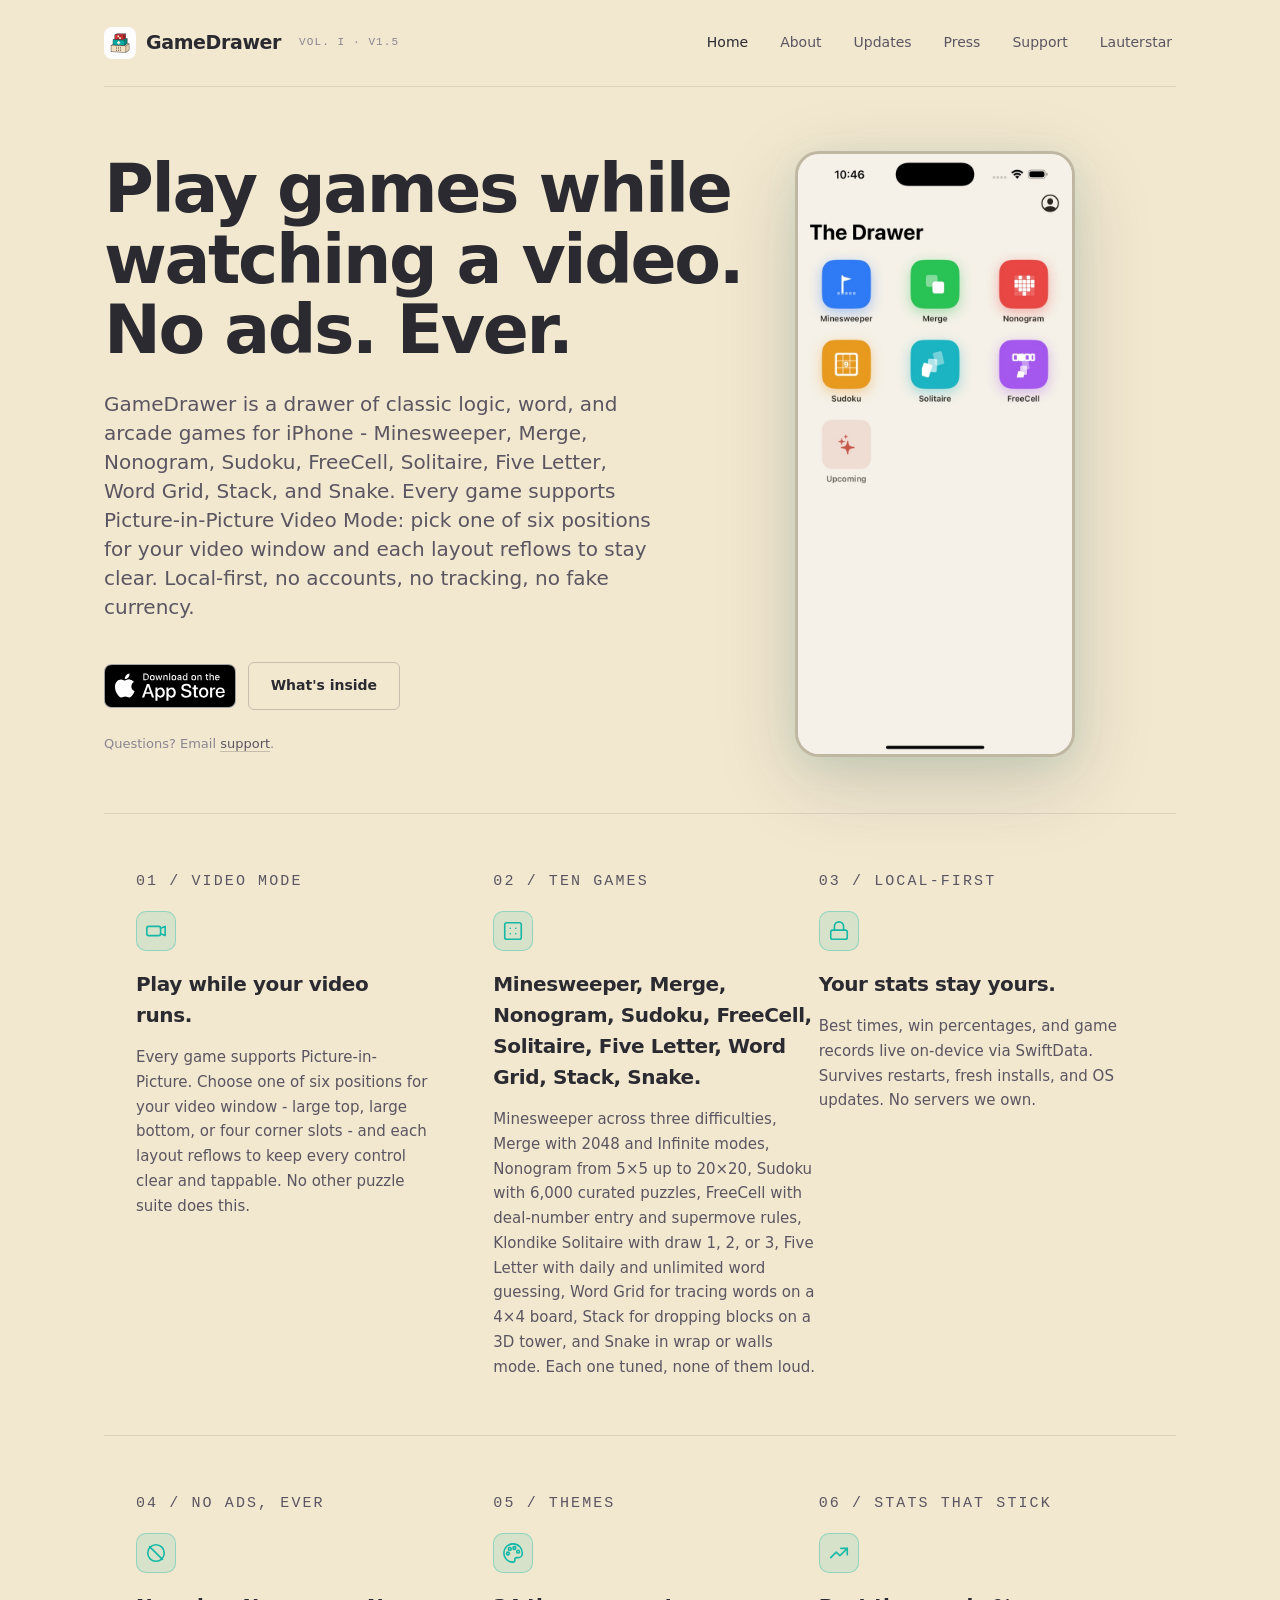
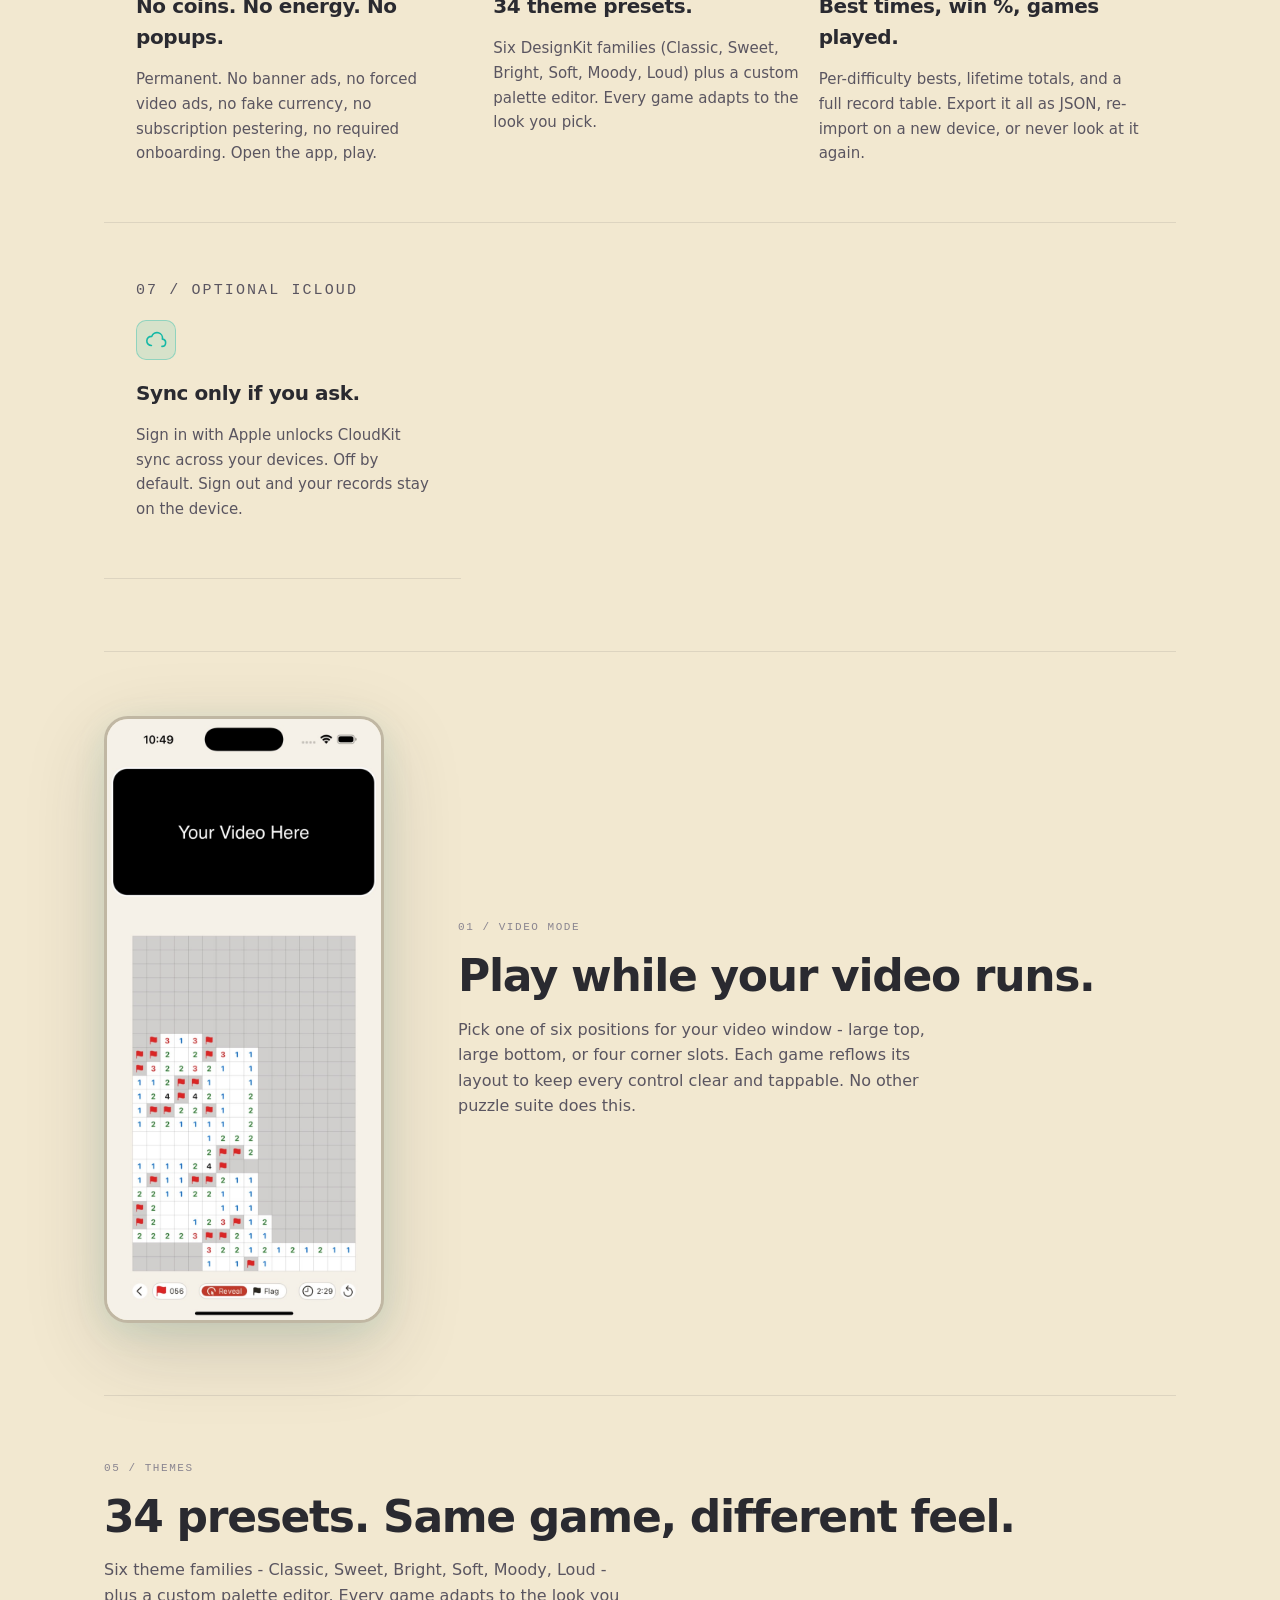
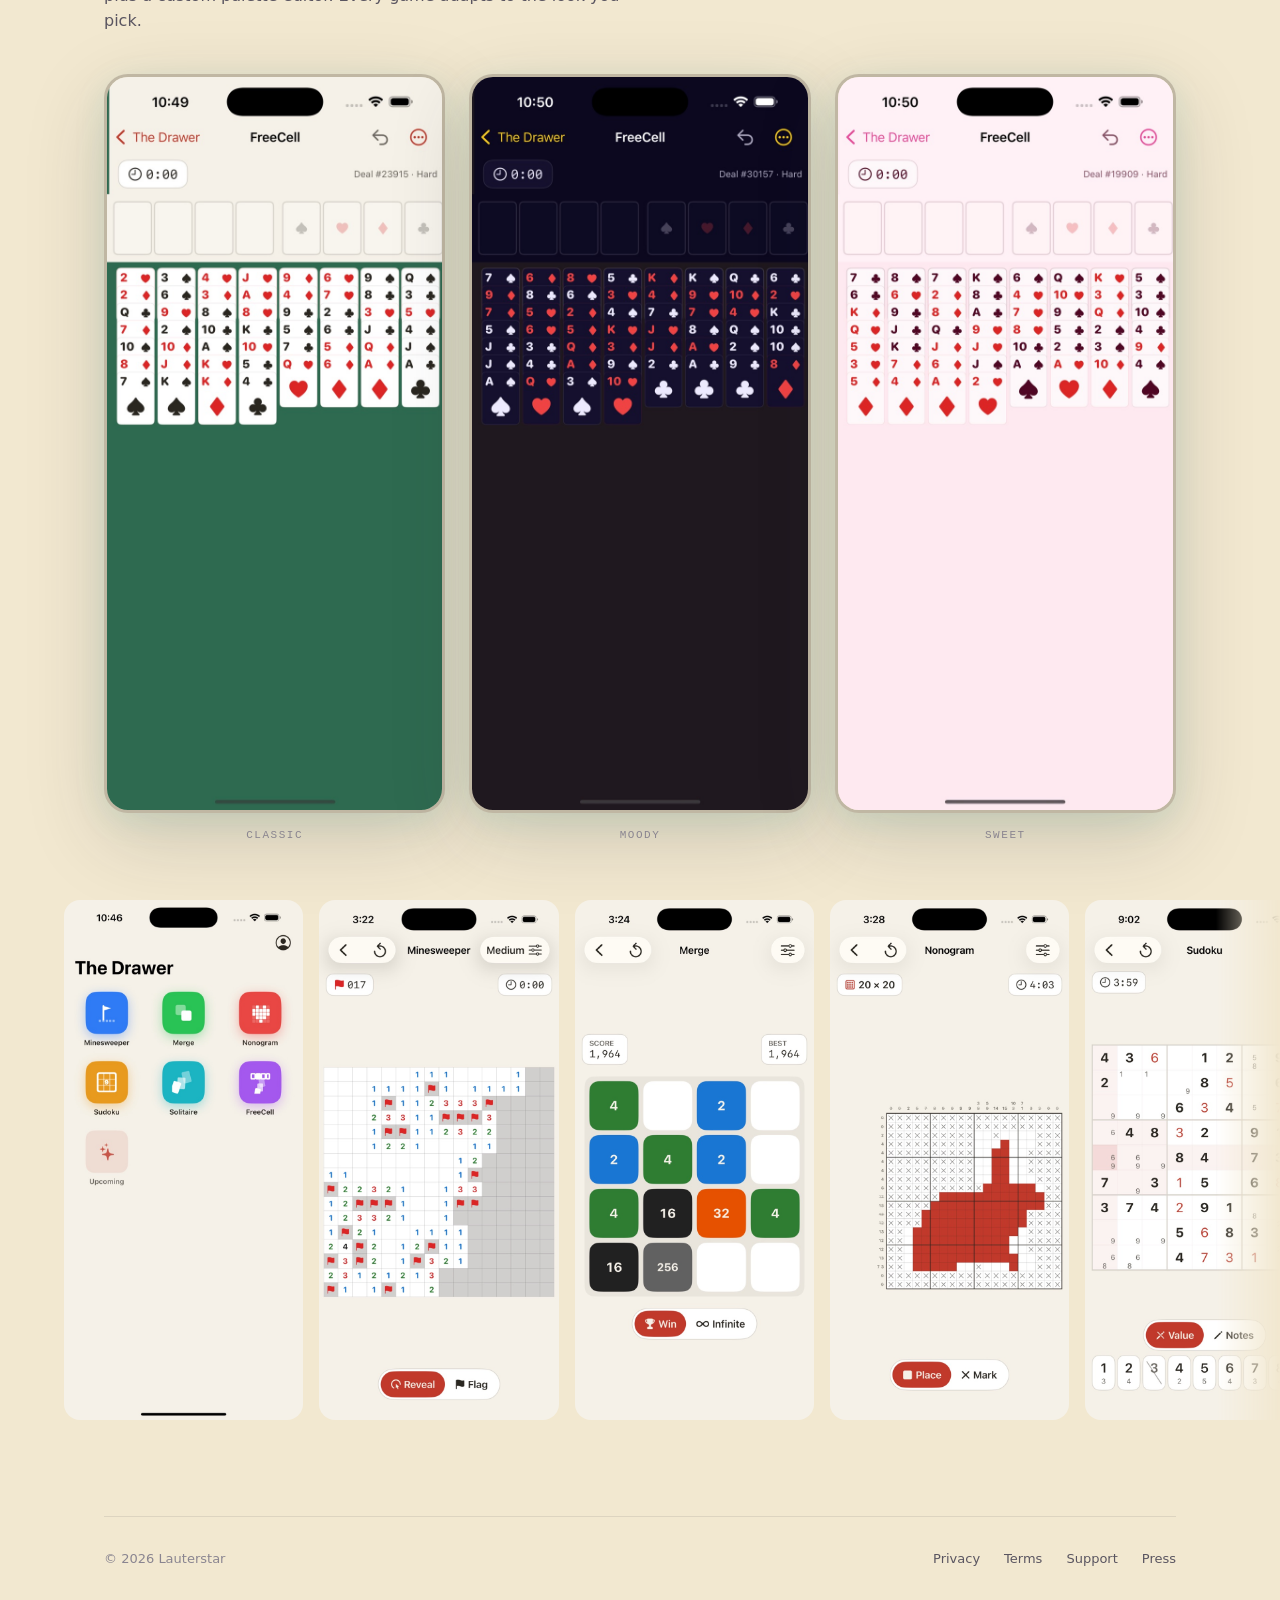
==== commit 696edba5: "chore: update for v1.5 release v1.5 update-log entry (Stack, Snake, feel pass, Video Mode audit, fix" ====
--- a/index.html
+++ b/index.html
@@ -5,7 +5,7 @@
   <meta name="viewport" content="width=device-width, initial-scale=1" />
 
   <title>GameDrawer - Classic logic games. Play alongside your video. No ads.</title>
-  <meta name="description" content="A local-first iOS drawer of classic logic and word games - Minesweeper, Merge, Nonogram, Sudoku, FreeCell, Solitaire, Five Letter, and Word Grid. Play any game while a video runs in Picture-in-Picture. No ads, no accounts, no tracking." />
+  <meta name="description" content="A local-first iOS drawer of classic logic, word, and arcade games - Minesweeper, Merge, Nonogram, Sudoku, FreeCell, Solitaire, Five Letter, Word Grid, Stack, and Snake. Play any game while a video runs in Picture-in-Picture. No ads, no accounts, no tracking." />
 
   <link rel="canonical" href="https://gamedrawer.lauterstar.com/" />
   <meta name="robots" content="index,follow,max-image-preview:large" />
@@ -16,14 +16,14 @@
   <meta property="og:type" content="website" />
   <meta property="og:locale" content="en_US" />
   <meta property="og:title" content="GameDrawer - Classic logic games. Play alongside your video. No ads." />
-  <meta property="og:description" content="Eight classic logic and word games — Minesweeper, Merge, Nonogram, Sudoku, FreeCell, Solitaire, Five Letter, Word Grid. Play any of them while a video runs in Picture-in-Picture. No ads, no accounts, no tracking." />
+  <meta property="og:description" content="Ten classic logic, word, and arcade games - Minesweeper, Merge, Nonogram, Sudoku, FreeCell, Solitaire, Five Letter, Word Grid, Stack, Snake. Play any of them while a video runs in Picture-in-Picture. No ads, no accounts, no tracking." />
   <meta property="og:url" content="https://gamedrawer.lauterstar.com/" />
   <meta property="og:image" content="https://gamedrawer.lauterstar.com/assets/images/icon-1024.png" />
   <meta property="og:image:alt" content="GameDrawer app icon" />
 
   <meta name="twitter:card" content="summary" />
   <meta name="twitter:title" content="GameDrawer" />
-  <meta name="twitter:description" content="Eight games. Play alongside your video. No ads, no coins, no noise." />
+  <meta name="twitter:description" content="Ten games. Play alongside your video. No ads, no coins, no noise." />
   <meta name="twitter:image" content="https://gamedrawer.lauterstar.com/assets/images/icon-1024.png" />
 
   <link rel="icon" href="assets/images/icon-1024.png" />
@@ -56,7 +56,7 @@
         "name": "GameDrawer",
         "operatingSystem": "iOS 17+",
         "applicationCategory": "GameApplication",
-        "description": "Local-first drawer of classic logic and word games — Minesweeper, Merge, Nonogram, Sudoku, FreeCell, Solitaire, Five Letter, Word Grid. Play any game while a video runs in Picture-in-Picture. No ads, no accounts, no tracking.",
+        "description": "Local-first drawer of classic logic, word, and arcade games - Minesweeper, Merge, Nonogram, Sudoku, FreeCell, Solitaire, Five Letter, Word Grid, Stack, Snake. Play any game while a video runs in Picture-in-Picture. No ads, no accounts, no tracking.",
         "offers": { "@type": "Offer", "price": "0", "priceCurrency": "USD" },
         "publisher": { "@id": "https://gamedrawer.lauterstar.com/#org" }
       }
@@ -99,7 +99,7 @@
             </h1>
 
             <p class="sub">
-              GameDrawer is a drawer of classic logic and word games for iPhone — Minesweeper, Merge, Nonogram, Sudoku, FreeCell, Solitaire, Five Letter, and Word Grid. Every game supports Picture-in-Picture Video Mode: pick one of six positions for your video window and each layout reflows to stay clear. Local-first, no accounts, no tracking, no fake currency.
+              GameDrawer is a drawer of classic logic, word, and arcade games for iPhone - Minesweeper, Merge, Nonogram, Sudoku, FreeCell, Solitaire, Five Letter, Word Grid, Stack, and Snake. Every game supports Picture-in-Picture Video Mode: pick one of six positions for your video window and each layout reflows to stay clear. Local-first, no accounts, no tracking, no fake currency.
             </p>
 
             <div class="cta-row">
@@ -135,19 +135,19 @@
               </svg>
             </span>
             <h3>Play while your video runs.</h3>
-            <p>Every game supports Picture-in-Picture. Choose one of six positions for your video window — large top, large bottom, or four corner slots — and each layout reflows to keep every control clear and tappable. No other puzzle suite does this.</p>
-          </article>
-
-          <article class="feature">
-            <p class="feature-num">02 / Eight games</p>
+            <p>Every game supports Picture-in-Picture. Choose one of six positions for your video window - large top, large bottom, or four corner slots - and each layout reflows to keep every control clear and tappable. No other puzzle suite does this.</p>
+          </article>
+
+          <article class="feature">
+            <p class="feature-num">02 / Ten games</p>
             <span class="feature-icon" aria-hidden="true">
               <svg viewBox="0 0 24 24" fill="none" stroke="currentColor" stroke-width="1.75" stroke-linecap="round" stroke-linejoin="round">
                 <rect x="3" y="3" width="18" height="18" rx="2" />
                 <path d="M9 9h.01M15 9h.01M9 15h.01M15 15h.01" />
               </svg>
             </span>
-            <h3>Minesweeper, Merge, Nonogram, Sudoku, FreeCell, Solitaire, Five Letter, Word Grid.</h3>
-            <p>Minesweeper across three difficulties, Merge with 2048 and Infinite modes, Nonogram from 5&times;5 up to 20&times;20, Sudoku with 6,000 curated puzzles, FreeCell with deal-number entry and supermove rules, Klondike Solitaire with draw 1, 2, or 3, Five Letter with daily and unlimited word guessing, and Word Grid for tracing words on a 4&times;4 board. Each one tuned, none of them loud.</p>
+            <h3>Minesweeper, Merge, Nonogram, Sudoku, FreeCell, Solitaire, Five Letter, Word Grid, Stack, Snake.</h3>
+            <p>Minesweeper across three difficulties, Merge with 2048 and Infinite modes, Nonogram from 5&times;5 up to 20&times;20, Sudoku with 6,000 curated puzzles, FreeCell with deal-number entry and supermove rules, Klondike Solitaire with draw 1, 2, or 3, Five Letter with daily and unlimited word guessing, Word Grid for tracing words on a 4&times;4 board, Stack for dropping blocks on a 3D tower, and Snake in wrap or walls mode. Each one tuned, none of them loud.</p>
           </article>
 
           <article class="feature">
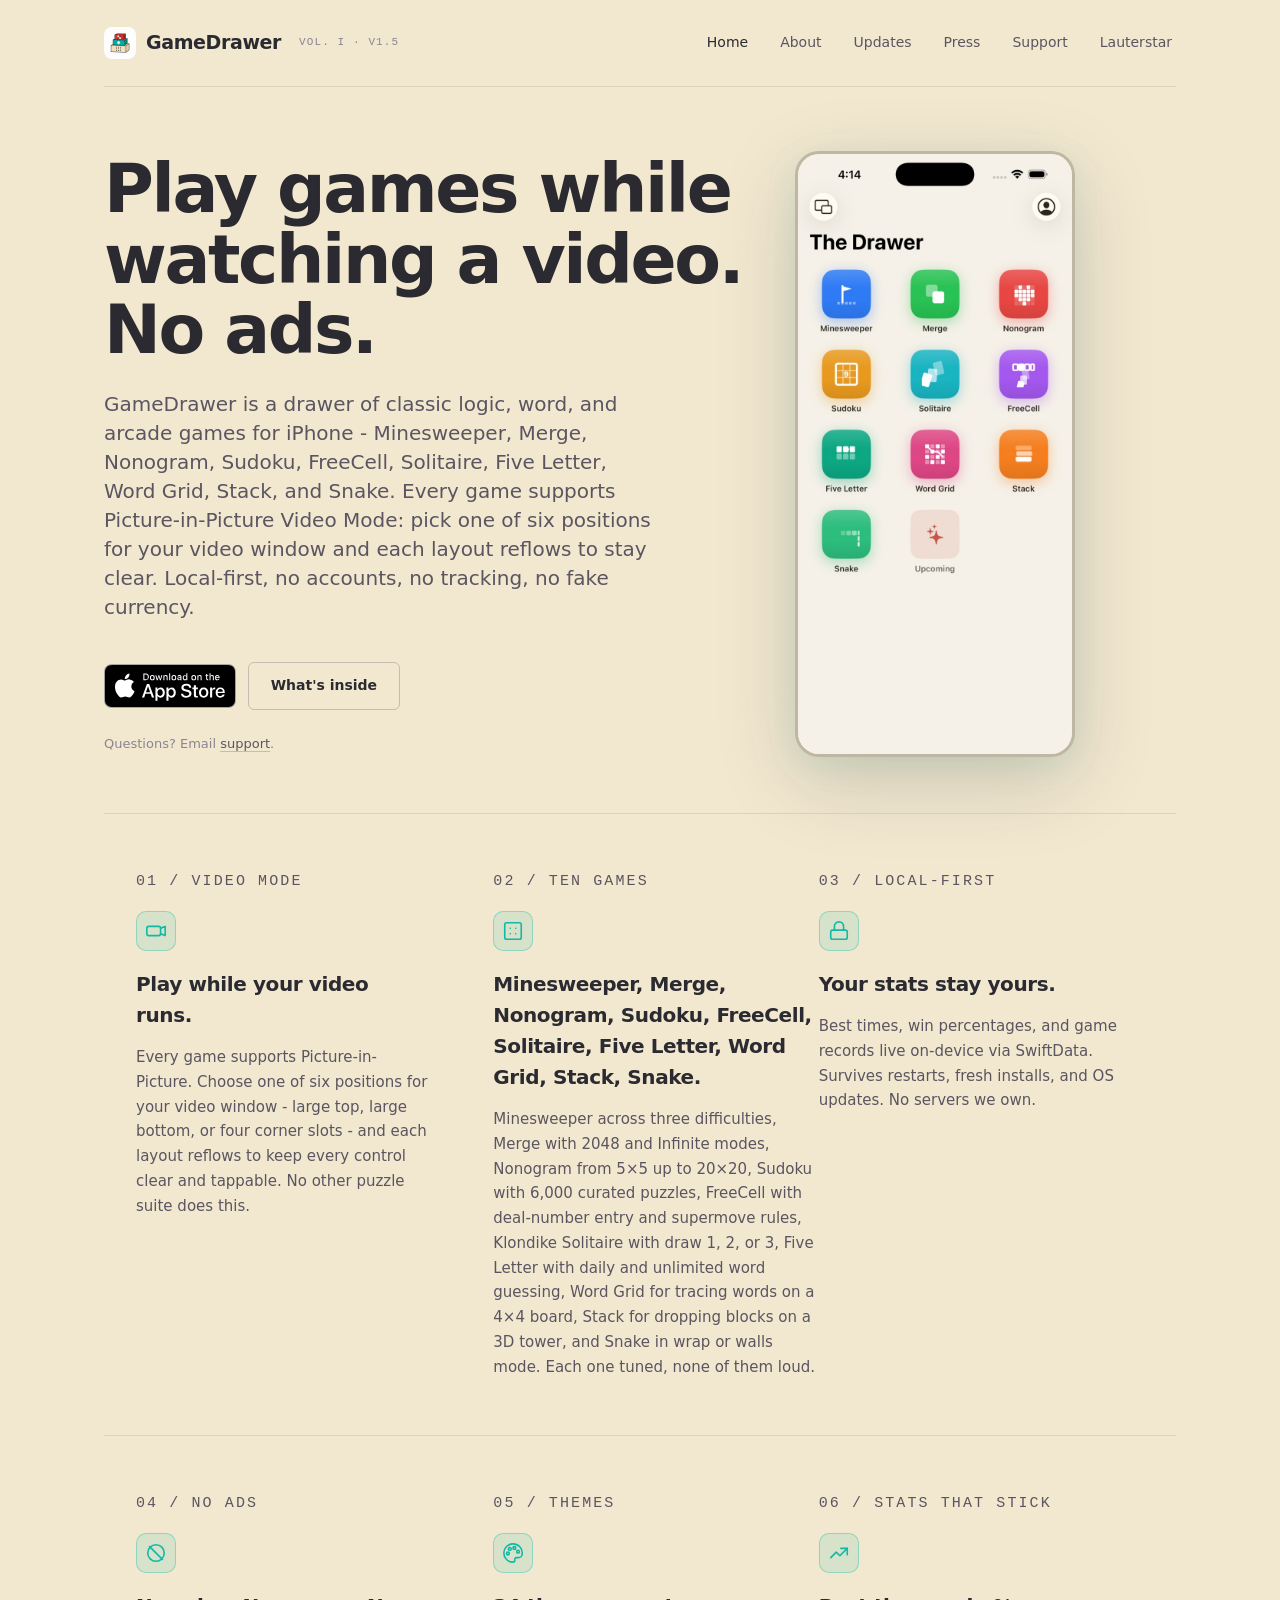
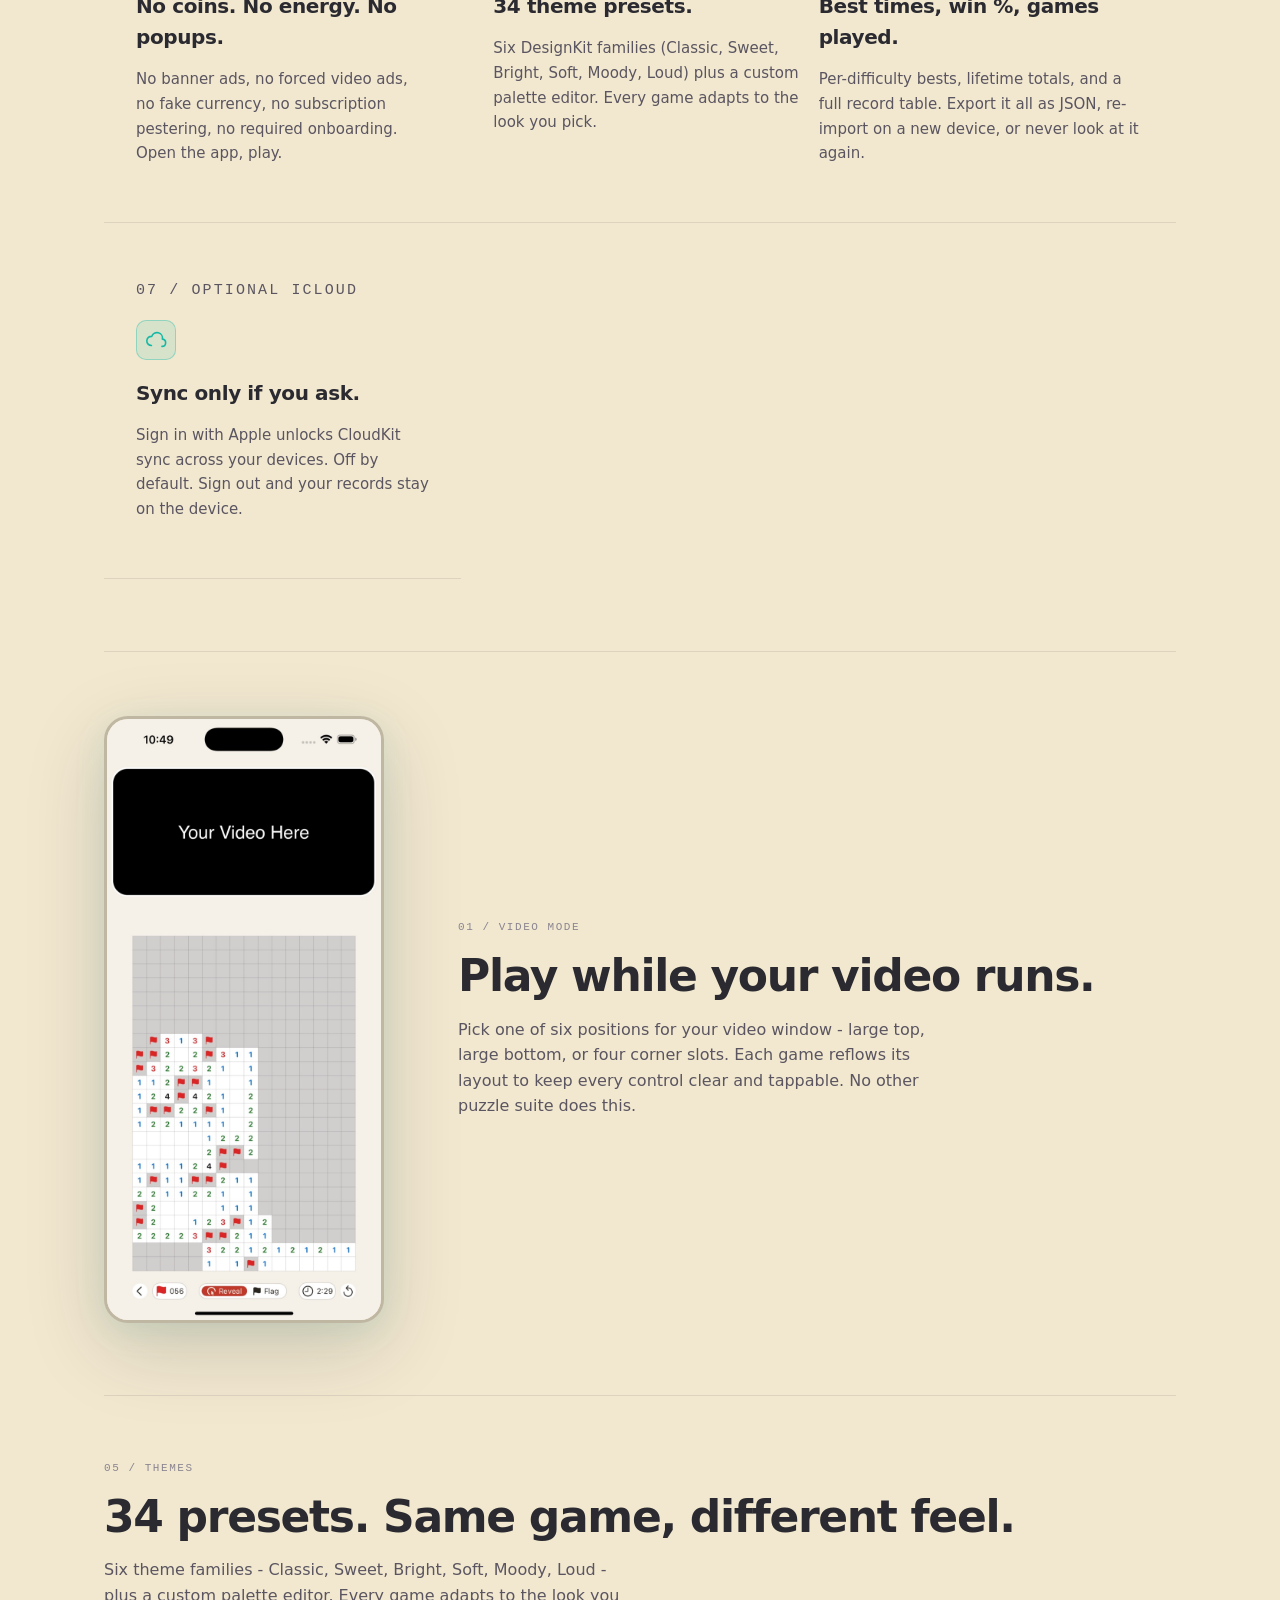
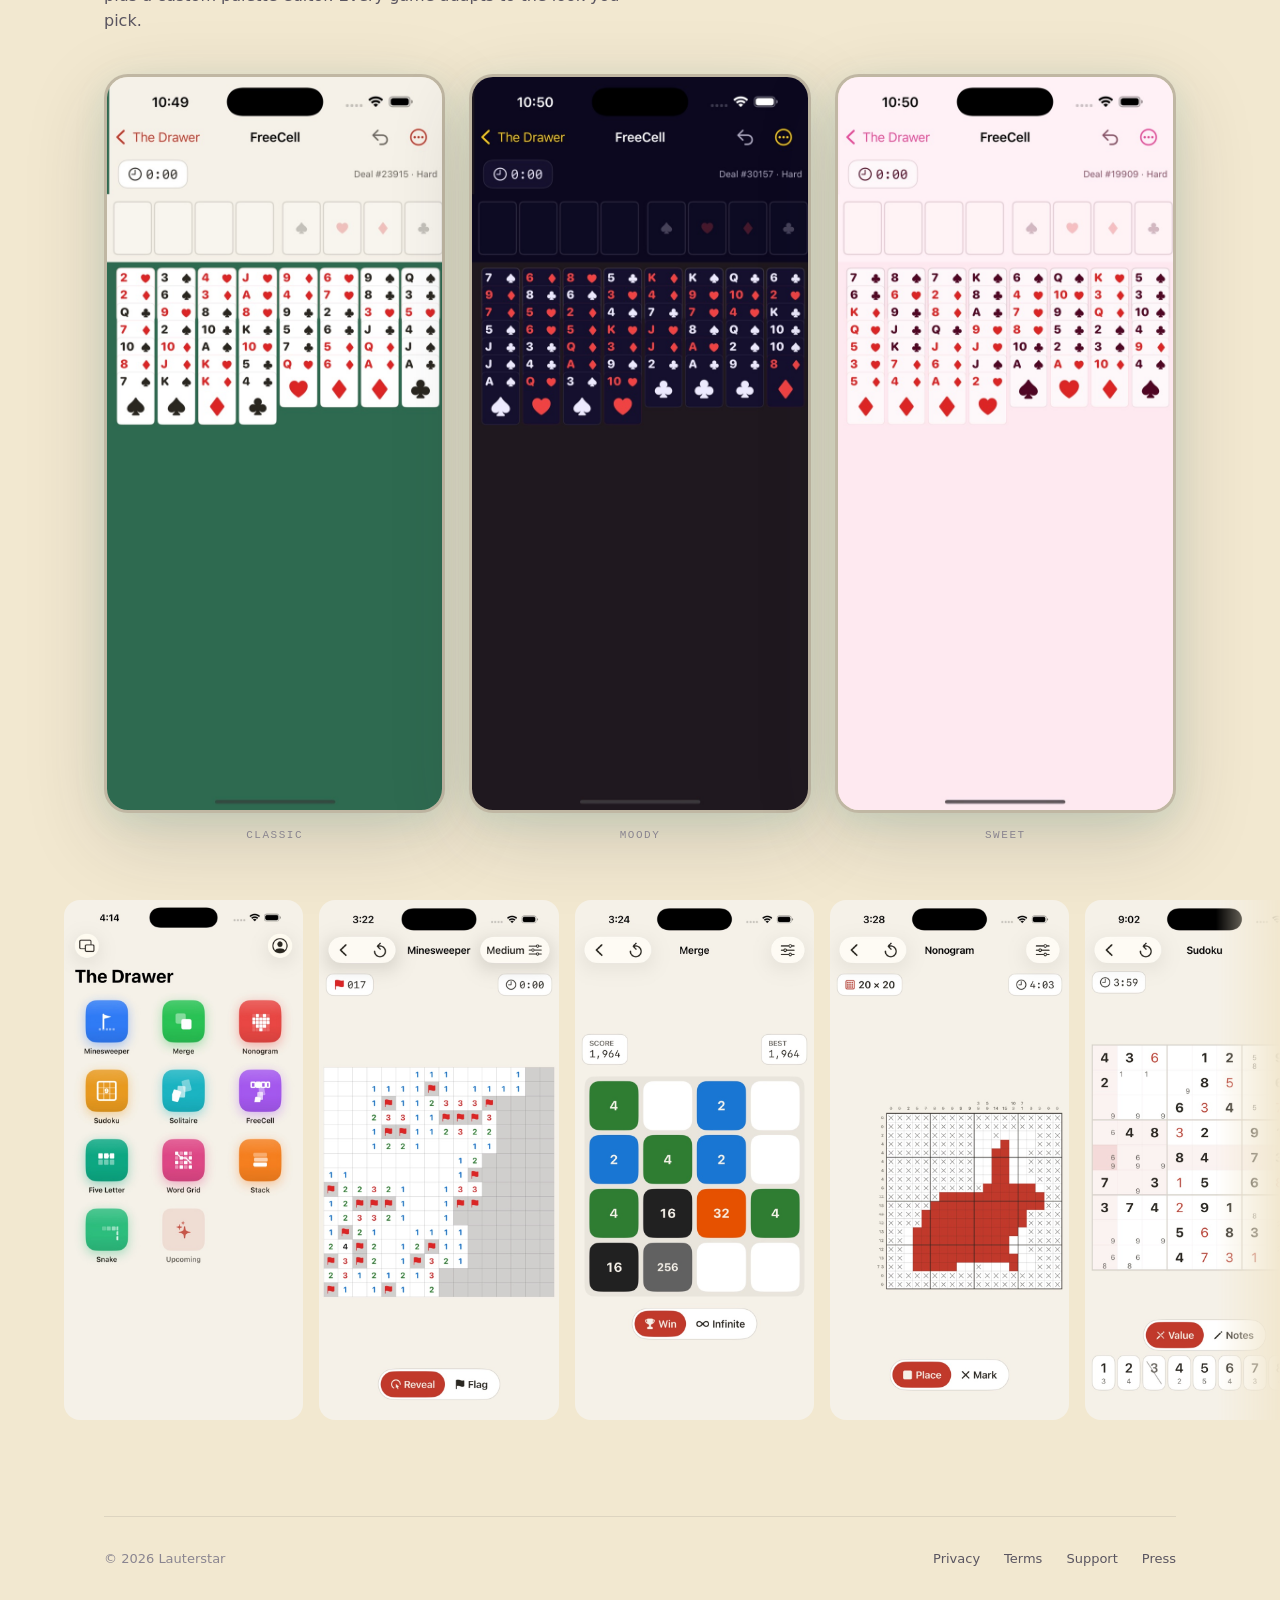
==== commit 64e74f21: "chore: retire no-ads-ever claims, new ten-game home screenshot Ads stance shift: keep present-tense " ====
--- a/index.html
+++ b/index.html
@@ -95,7 +95,7 @@
             <h1 class="h1">
               Play games while<br />
               watching a video.<br />
-              No ads. Ever.
+              No ads.
             </h1>
 
             <p class="sub">
@@ -118,7 +118,7 @@
 
           <div class="hero-phone">
             <div class="phone-frame">
-              <img src="assets/images/screenshots/home-game-drawer.jpg" alt="GameDrawer home screen showing Minesweeper, Merge, Nonogram, Sudoku, FreeCell, and Solitaire on the Classic theme" />
+              <img src="assets/images/screenshots/home-game-drawer.jpg" alt="GameDrawer home screen showing ten game tiles - Minesweeper, Merge, Nonogram, Sudoku, Solitaire, FreeCell, Five Letter, Word Grid, Stack, and Snake - plus an Upcoming tile, on the Classic theme" />
             </div>
           </div>
         </div>
@@ -163,7 +163,7 @@
           </article>
 
           <article class="feature">
-            <p class="feature-num">04 / No ads, ever</p>
+            <p class="feature-num">04 / No ads</p>
             <span class="feature-icon" aria-hidden="true">
               <svg viewBox="0 0 24 24" fill="none" stroke="currentColor" stroke-width="1.75" stroke-linecap="round" stroke-linejoin="round">
                 <circle cx="12" cy="12" r="9" />
@@ -171,7 +171,7 @@
               </svg>
             </span>
             <h3>No coins. No energy. No popups.</h3>
-            <p>Permanent. No banner ads, no forced video ads, no fake currency, no subscription pestering, no required onboarding. Open the app, play.</p>
+            <p>No banner ads, no forced video ads, no fake currency, no subscription pestering, no required onboarding. Open the app, play.</p>
           </article>
 
           <article class="feature">
@@ -268,7 +268,7 @@
           </svg>
         </button>
         <div class="carousel-track">
-          <img src="assets/images/screenshots/home-game-drawer.jpg" alt="The Drawer home screen showing all six games on the Classic theme" loading="lazy" />
+          <img src="assets/images/screenshots/home-game-drawer.jpg" alt="The Drawer home screen showing all ten games plus an Upcoming tile on the Classic theme" loading="lazy" />
           <img src="assets/images/screenshots/gameplay-minesweeper-medium.jpg" alt="Minesweeper Medium mid-game with flagged mines and revealed numbers on the Classic theme" loading="lazy" />
           <img src="assets/images/screenshots/gameplay-merge.jpg" alt="Merge mid-game with score 1964 and tiles from 2 up to 256 on the Classic theme" loading="lazy" />
           <img src="assets/images/screenshots/gameplay-nonogram-large.jpg" alt="Nonogram 20 by 20 bunny puzzle mid-solve on the Classic theme" loading="lazy" />
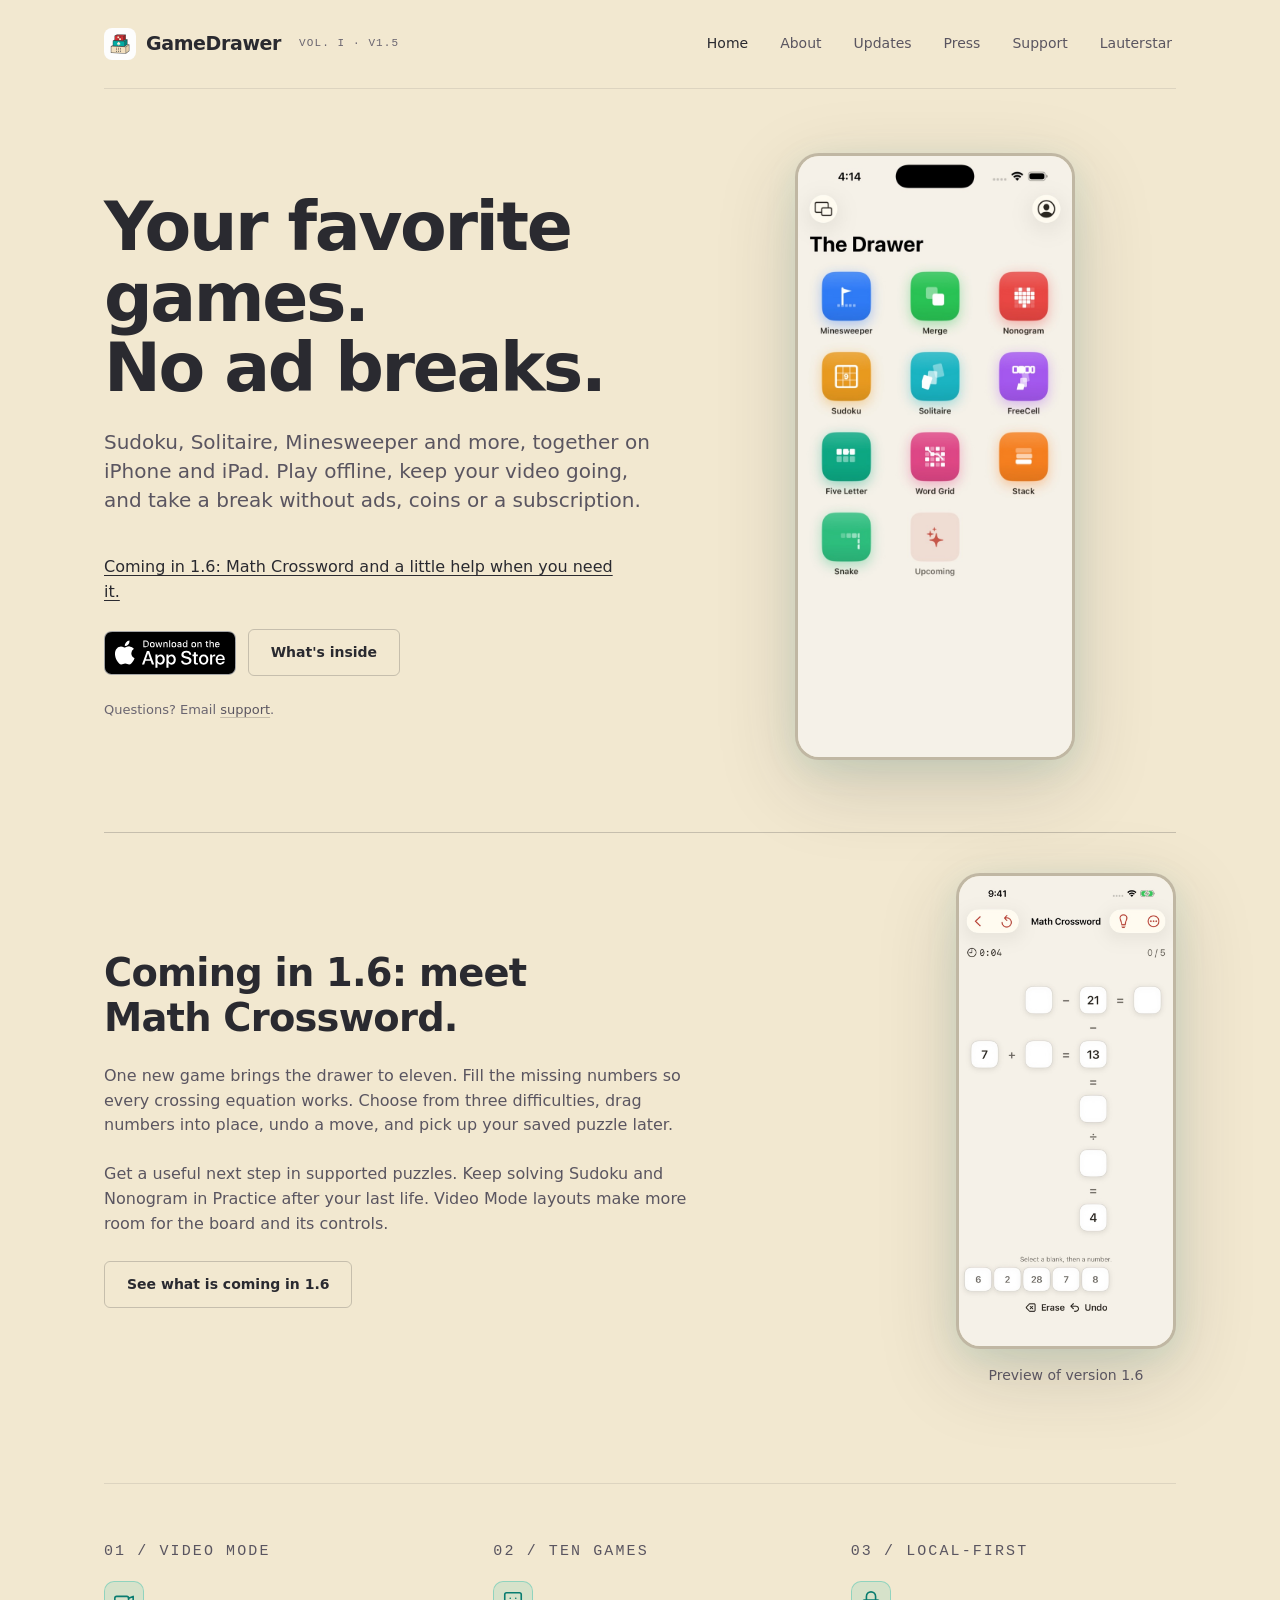
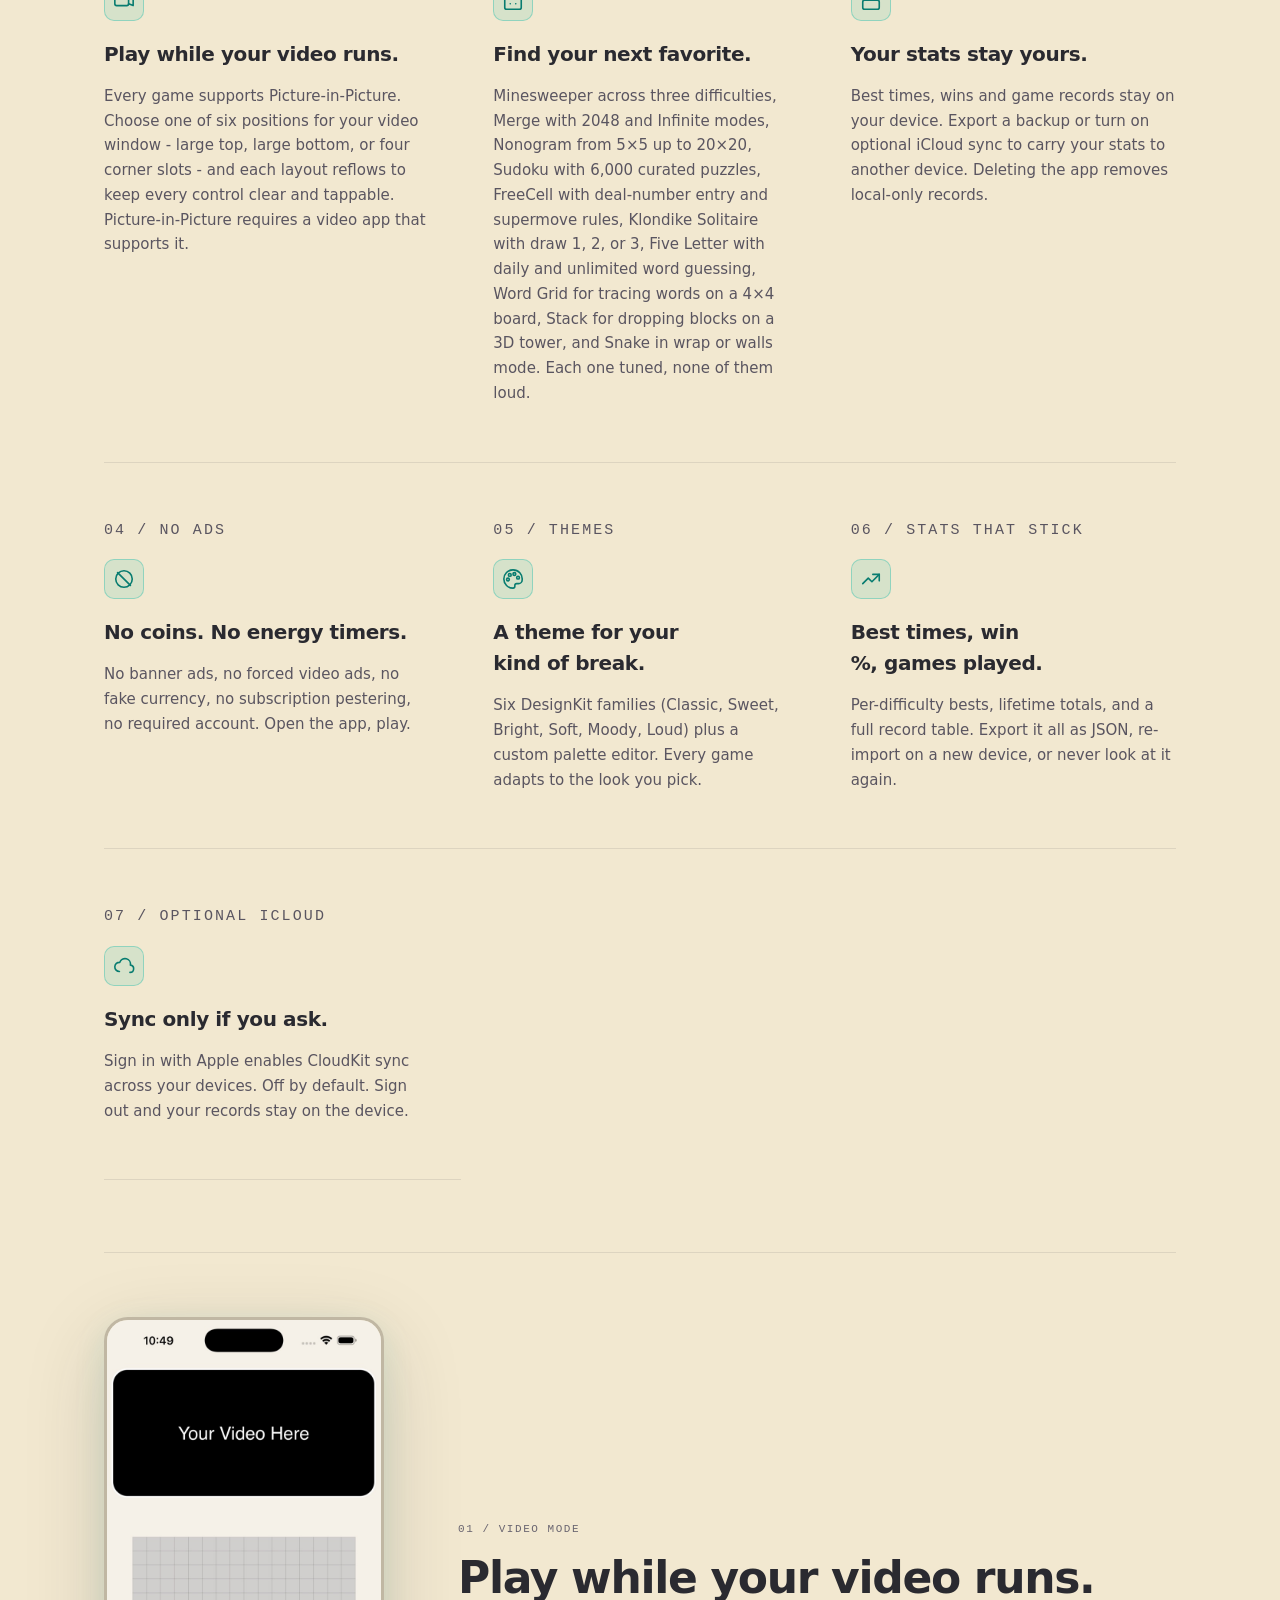
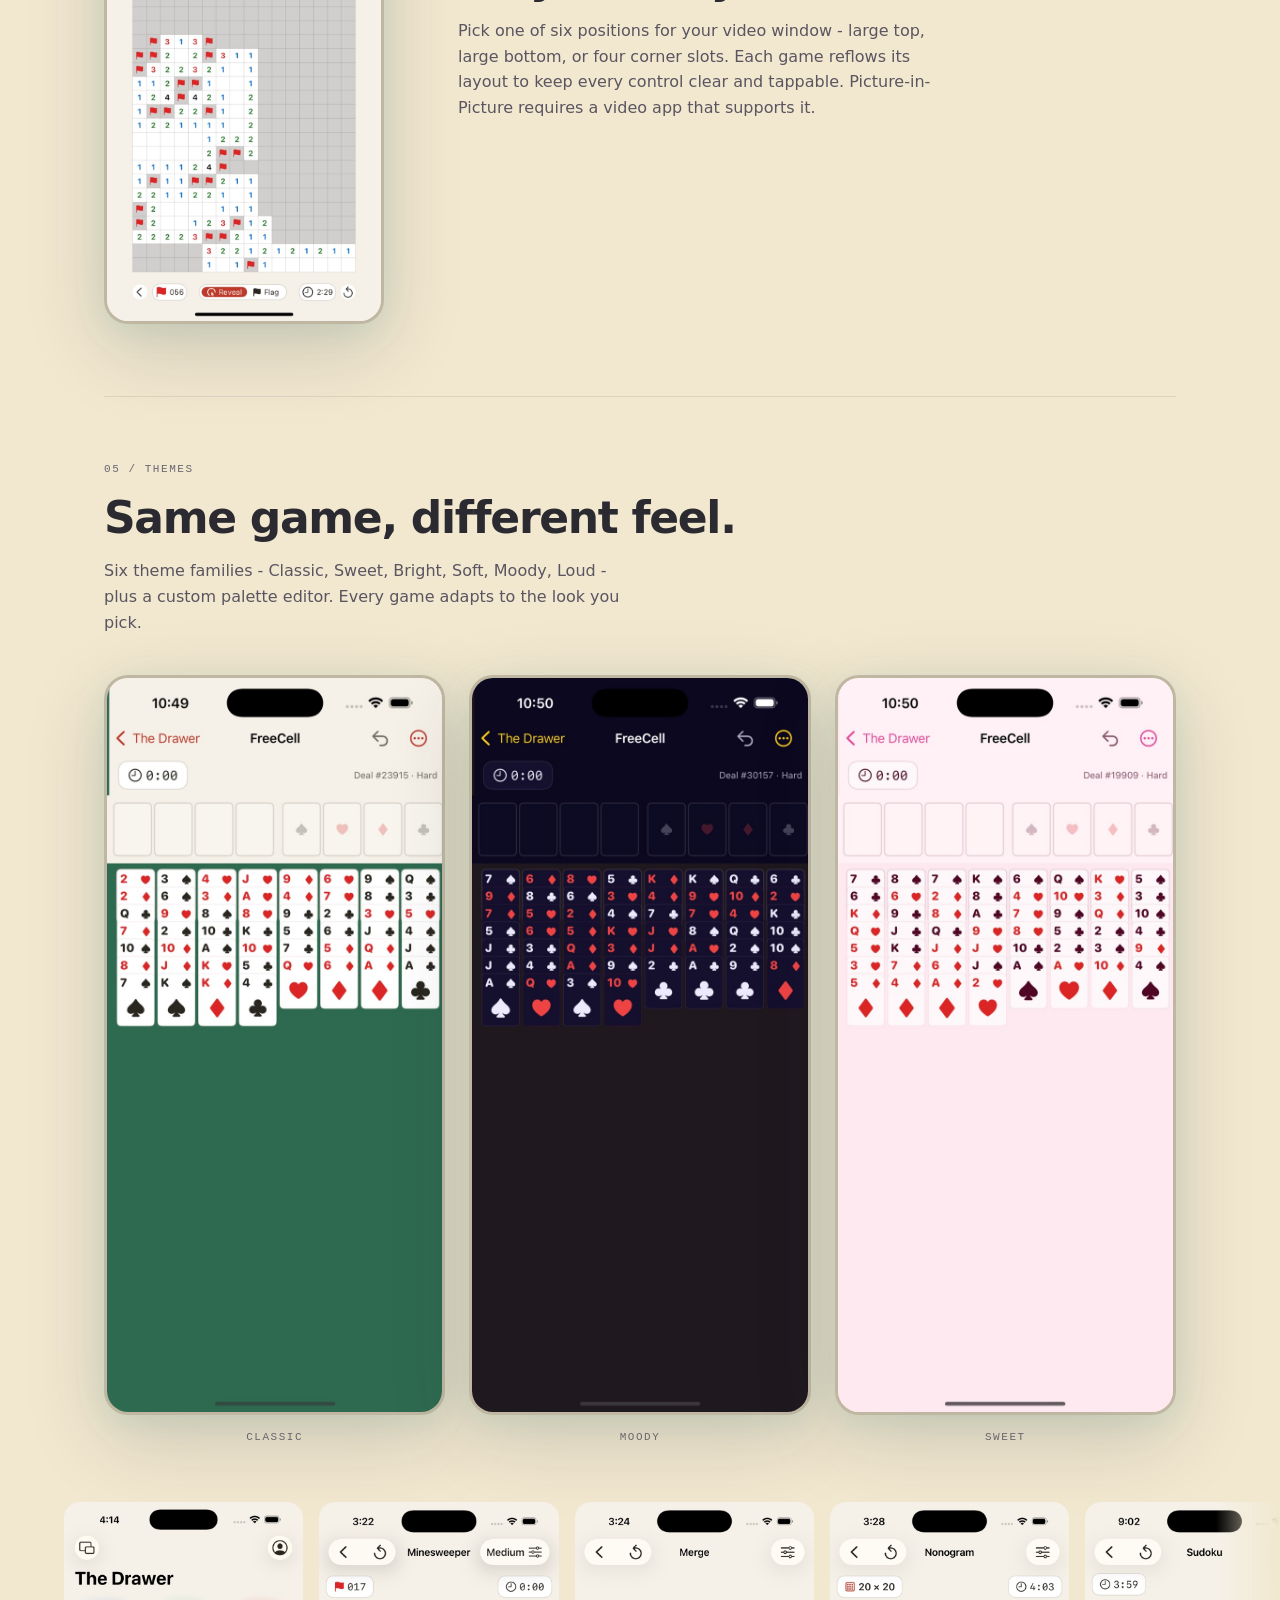
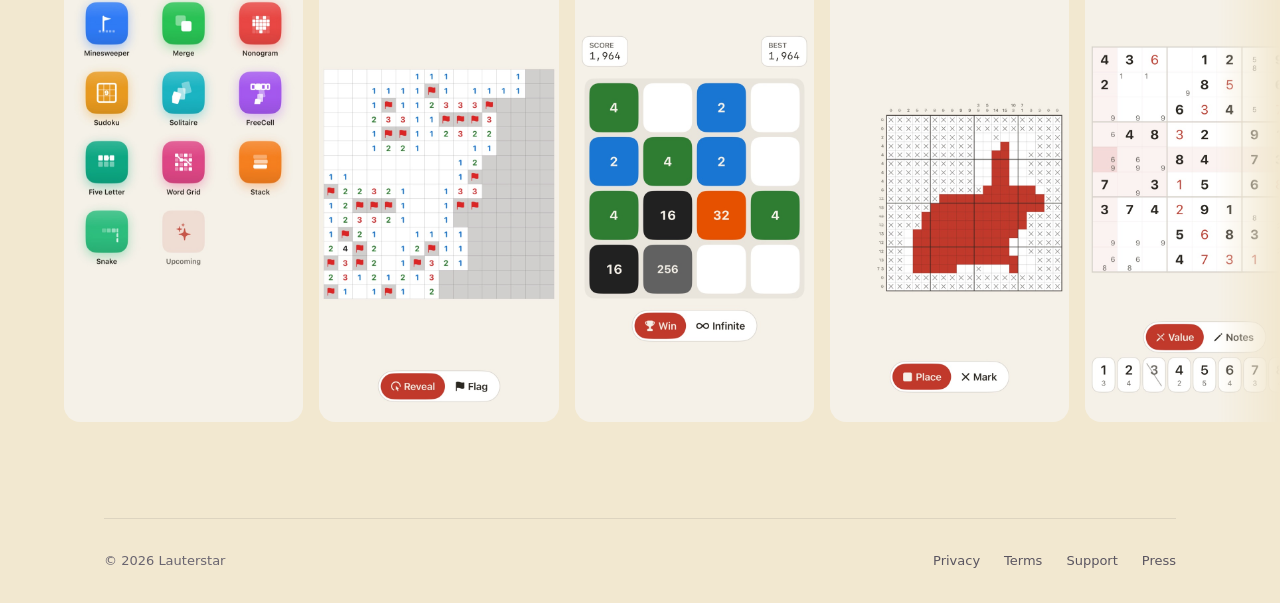
==== commit 67c3bd2d: "feat: refresh website for upcoming 1.6 update Add Math Crossword and puzzle help previews, update se" ====
--- a/index.html
+++ b/index.html
@@ -4,8 +4,8 @@
   <meta charset="utf-8" />
   <meta name="viewport" content="width=device-width, initial-scale=1" />
 
-  <title>GameDrawer - Classic logic games. Play alongside your video. No ads.</title>
-  <meta name="description" content="A local-first iOS drawer of classic logic, word, and arcade games - Minesweeper, Merge, Nonogram, Sudoku, FreeCell, Solitaire, Five Letter, Word Grid, Stack, and Snake. Play any game while a video runs in Picture-in-Picture. No ads, no accounts, no tracking." />
+  <title>GameDrawer - Offline Sudoku, Solitaire &amp; Puzzle Games</title>
+  <meta name="description" content="Play free offline Sudoku, Solitaire, Minesweeper and more on iPhone and iPad. No ads. Coming in 1.6: Math Crossword and step-by-step puzzle help." />
 
   <link rel="canonical" href="https://gamedrawer.lauterstar.com/" />
   <meta name="robots" content="index,follow,max-image-preview:large" />
@@ -15,15 +15,15 @@
   <meta property="og:site_name" content="GameDrawer" />
   <meta property="og:type" content="website" />
   <meta property="og:locale" content="en_US" />
-  <meta property="og:title" content="GameDrawer - Classic logic games. Play alongside your video. No ads." />
-  <meta property="og:description" content="Ten classic logic, word, and arcade games - Minesweeper, Merge, Nonogram, Sudoku, FreeCell, Solitaire, Five Letter, Word Grid, Stack, Snake. Play any of them while a video runs in Picture-in-Picture. No ads, no accounts, no tracking." />
+  <meta property="og:title" content="GameDrawer - Offline Sudoku, Solitaire &amp; Puzzle Games" />
+  <meta property="og:description" content="Play free offline Sudoku, Solitaire, Minesweeper and more on iPhone and iPad. No ads. Coming in 1.6: Math Crossword and step-by-step puzzle help." />
   <meta property="og:url" content="https://gamedrawer.lauterstar.com/" />
   <meta property="og:image" content="https://gamedrawer.lauterstar.com/assets/images/icon-1024.png" />
   <meta property="og:image:alt" content="GameDrawer app icon" />
 
   <meta name="twitter:card" content="summary" />
-  <meta name="twitter:title" content="GameDrawer" />
-  <meta name="twitter:description" content="Ten games. Play alongside your video. No ads, no coins, no noise." />
+  <meta name="twitter:title" content="GameDrawer - Offline Sudoku, Solitaire &amp; Puzzle Games" />
+  <meta name="twitter:description" content="Play free offline Sudoku, Solitaire, Minesweeper and more on iPhone and iPad. No ads. Coming in 1.6: Math Crossword and step-by-step puzzle help." />
   <meta name="twitter:image" content="https://gamedrawer.lauterstar.com/assets/images/icon-1024.png" />
 
   <link rel="icon" href="assets/images/icon-1024.png" />
@@ -34,34 +34,46 @@
   <script defer src="assets/app.js"></script>
 
   <script type="application/ld+json">
-  {
-    "@context": "https://schema.org",
-    "@graph": [
-      {
-        "@type": "Organization",
-        "@id": "https://gamedrawer.lauterstar.com/#org",
-        "name": "Lauterstar",
-        "url": "https://lauterstar.com/"
+{
+  "@context": "https://schema.org",
+  "@graph": [
+    {
+      "@type": "Organization",
+      "@id": "https://gamedrawer.lauterstar.com/#org",
+      "name": "Lauterstar",
+      "url": "https://lauterstar.com/"
+    },
+    {
+      "@type": "WebSite",
+      "@id": "https://gamedrawer.lauterstar.com/#site",
+      "url": "https://gamedrawer.lauterstar.com/",
+      "name": "GameDrawer",
+      "publisher": {
+        "@id": "https://gamedrawer.lauterstar.com/#org"
       },
-      {
-        "@type": "WebSite",
-        "@id": "https://gamedrawer.lauterstar.com/#site",
-        "url": "https://gamedrawer.lauterstar.com/",
-        "name": "GameDrawer",
-        "publisher": { "@id": "https://gamedrawer.lauterstar.com/#org" },
-        "inLanguage": "en-US"
+      "inLanguage": "en-US"
+    },
+    {
+      "@type": "MobileApplication",
+      "name": "GameDrawer",
+      "operatingSystem": "iOS 17+",
+      "applicationCategory": "GameApplication",
+      "description": "Ten free offline logic, card, word and arcade games for iPhone and iPad. No ads or required account. Coming in 1.6: Math Crossword and step-by-step puzzle help.",
+      "offers": {
+        "@type": "Offer",
+        "price": "0",
+        "priceCurrency": "USD"
       },
-      {
-        "@type": "MobileApplication",
-        "name": "GameDrawer",
-        "operatingSystem": "iOS 17+",
-        "applicationCategory": "GameApplication",
-        "description": "Local-first drawer of classic logic, word, and arcade games - Minesweeper, Merge, Nonogram, Sudoku, FreeCell, Solitaire, Five Letter, Word Grid, Stack, Snake. Play any game while a video runs in Picture-in-Picture. No ads, no accounts, no tracking.",
-        "offers": { "@type": "Offer", "price": "0", "priceCurrency": "USD" },
-        "publisher": { "@id": "https://gamedrawer.lauterstar.com/#org" }
-      }
-    ]
-  }
+      "publisher": {
+        "@id": "https://gamedrawer.lauterstar.com/#org"
+      },
+      "softwareVersion": "1.5",
+      "url": "https://gamedrawer.lauterstar.com/",
+      "downloadUrl": "https://apps.apple.com/us/app/gamedrawer-classic-games/id6765536382",
+      "releaseNotes": "https://gamedrawer.lauterstar.com/updates.html"
+    }
+  ]
+}
   </script>
 </head>
 
@@ -72,9 +84,9 @@
 
     <header class="nav">
       <a class="brand" href="index.html" aria-label="GameDrawer home">
-        <img class="brand-logo" src="assets/images/icon-1024.png" alt="" aria-hidden="true" />
+        <img class="brand-logo" src="assets/images/icon-1024.png" alt="" aria-hidden="true" width="1024" height="1024" />
         <span class="brand-name" data-cfg="displayName">GameDrawer</span>
-        <span class="brand-meta">Vol. I &middot; v<span data-cfg="appVersion">1.0</span></span>
+        <span class="brand-meta">Vol. I &middot; v<span data-cfg="appVersion">1.5</span></span>
       </a>
 
       <nav class="nav-links" aria-label="Primary">
@@ -93,14 +105,15 @@
         <div class="hero-split">
           <div class="hero-text">
             <h1 class="h1">
-              Play games while<br />
-              watching a video.<br />
-              No ads.
+              Your favorite games.<br />
+              No ad breaks.
             </h1>
 
             <p class="sub">
-              GameDrawer is a drawer of classic logic, word, and arcade games for iPhone - Minesweeper, Merge, Nonogram, Sudoku, FreeCell, Solitaire, Five Letter, Word Grid, Stack, and Snake. Every game supports Picture-in-Picture Video Mode: pick one of six positions for your video window and each layout reflows to stay clear. Local-first, no accounts, no tracking, no fake currency.
+              Sudoku, Solitaire, Minesweeper and more, together on iPhone and iPad. Play offline, keep your video going, and take a break without ads, coins or a subscription.
             </p>
+
+            <p class="release-note"><a href="updates.html#v1-6">Coming in 1.6: Math Crossword and a little help when you need it.</a></p>
 
             <div class="cta-row">
               <a class="btn appstore" href="https://apps.apple.com/us/app/gamedrawer-classic-games/id6765536382" target="_blank" rel="noopener" data-cfg="appStoreUrl" aria-label="Download GameDrawer on the App Store">
@@ -112,16 +125,29 @@
 
             <p class="small">
               Questions? Email
-              <a data-cfg="supportEmail" href="mailto:">support</a>.
+              <a data-cfg="supportEmail" href="mailto:support@lauterstar.com">support</a>.
             </p>
           </div>
 
           <div class="hero-phone">
             <div class="phone-frame">
-              <img src="assets/images/screenshots/home-game-drawer.jpg" alt="GameDrawer home screen showing ten game tiles - Minesweeper, Merge, Nonogram, Sudoku, Solitaire, FreeCell, Five Letter, Word Grid, Stack, and Snake - plus an Upcoming tile, on the Classic theme" />
-            </div>
-          </div>
-        </div>
+              <img fetchpriority="high" src="assets/images/screenshots/home-game-drawer.jpg" alt="GameDrawer home screen showing ten game tiles - Minesweeper, Merge, Nonogram, Sudoku, Solitaire, FreeCell, Five Letter, Word Grid, Stack, and Snake - plus an Upcoming tile, on the Classic theme" width="720" height="1564" />
+            </div>
+          </div>
+        </div>
+
+        <section class="release-preview" aria-labelledby="release-heading">
+          <div>
+            <h2 id="release-heading">Coming in 1.6: meet Math Crossword.</h2>
+            <p>One new game brings the drawer to eleven. Fill the missing numbers so every crossing equation works. Choose from three difficulties, drag numbers into place, undo a move, and pick up your saved puzzle later.</p>
+            <p>Get a useful next step in supported puzzles. Keep solving Sudoku and Nonogram in Practice after your last life. Video Mode layouts make more room for the board and its controls.</p>
+            <a class="btn ghost" href="updates.html#v1-6">See what is coming in 1.6</a>
+          </div>
+          <figure>
+            <div class="phone-frame"><img src="assets/images/screenshots/math-crossword-1-6.jpg" alt="Math Crossword in the upcoming GameDrawer 1.6 update, with crossing equations and a number bank" loading="lazy" width="720" height="1565" /></div>
+            <figcaption>Preview of version 1.6</figcaption>
+          </figure>
+        </section>
 
         <div id="features" class="grid" role="region" aria-labelledby="features-heading">
           <h2 id="features-heading" class="visually-hidden">App Features</h2>
@@ -135,7 +161,7 @@
               </svg>
             </span>
             <h3>Play while your video runs.</h3>
-            <p>Every game supports Picture-in-Picture. Choose one of six positions for your video window - large top, large bottom, or four corner slots - and each layout reflows to keep every control clear and tappable. No other puzzle suite does this.</p>
+            <p>Every game supports Picture-in-Picture. Choose one of six positions for your video window - large top, large bottom, or four corner slots - and each layout reflows to keep every control clear and tappable. Picture-in-Picture requires a video app that supports it.</p>
           </article>
 
           <article class="feature">
@@ -146,7 +172,7 @@
                 <path d="M9 9h.01M15 9h.01M9 15h.01M15 15h.01" />
               </svg>
             </span>
-            <h3>Minesweeper, Merge, Nonogram, Sudoku, FreeCell, Solitaire, Five Letter, Word Grid, Stack, Snake.</h3>
+            <h3>Find your next favorite.</h3>
             <p>Minesweeper across three difficulties, Merge with 2048 and Infinite modes, Nonogram from 5&times;5 up to 20&times;20, Sudoku with 6,000 curated puzzles, FreeCell with deal-number entry and supermove rules, Klondike Solitaire with draw 1, 2, or 3, Five Letter with daily and unlimited word guessing, Word Grid for tracing words on a 4&times;4 board, Stack for dropping blocks on a 3D tower, and Snake in wrap or walls mode. Each one tuned, none of them loud.</p>
           </article>
 
@@ -159,7 +185,7 @@
               </svg>
             </span>
             <h3>Your stats stay yours.</h3>
-            <p>Best times, win percentages, and game records live on-device via SwiftData. Survives restarts, fresh installs, and OS updates. No servers we own.</p>
+            <p>Best times, wins and game records stay on your device. Export a backup or turn on optional iCloud sync to carry your stats to another device. Deleting the app removes local-only records.</p>
           </article>
 
           <article class="feature">
@@ -170,8 +196,8 @@
                 <path d="M5 5l14 14" />
               </svg>
             </span>
-            <h3>No coins. No energy. No popups.</h3>
-            <p>No banner ads, no forced video ads, no fake currency, no subscription pestering, no required onboarding. Open the app, play.</p>
+            <h3>No coins. No energy timers.</h3>
+            <p>No banner ads, no forced video ads, no fake currency, no subscription pestering, no required account. Open the app, play.</p>
           </article>
 
           <article class="feature">
@@ -185,7 +211,7 @@
                 <path d="M12 2a10 10 0 1 0 0 20c1 0 2-1 2-2v-1a2 2 0 0 1 2-2h2a4 4 0 0 0 4-4 10 10 0 0 0-10-11z" />
               </svg>
             </span>
-            <h3>34 theme presets.</h3>
+            <h3>A theme for your kind of break.</h3>
             <p>Six DesignKit families (Classic, Sweet, Bright, Soft, Moody, Loud) plus a custom palette editor. Every game adapts to the look you pick.</p>
           </article>
 
@@ -209,7 +235,7 @@
               </svg>
             </span>
             <h3>Sync only if you ask.</h3>
-            <p>Sign in with Apple unlocks CloudKit sync across your devices. Off by default. Sign out and your records stay on the device.</p>
+            <p>Sign in with Apple enables CloudKit sync across your devices. Off by default. Sign out and your records stay on the device.</p>
           </article>
         </div>
 
@@ -217,37 +243,37 @@
           <div class="video-showcase-split">
             <div class="video-showcase-phone">
               <div class="phone-frame">
-                <img src="assets/images/screenshots/video-mode-minesweeper-expert.jpg" alt="Minesweeper mid-game with a large video window above the board, showing Picture-in-Picture Video Mode" loading="lazy" />
+                <img src="assets/images/screenshots/video-mode-minesweeper-expert.jpg" alt="Minesweeper mid-game with a large video window above the board, showing Picture-in-Picture Video Mode" loading="lazy" width="720" height="1564" />
               </div>
             </div>
             <div class="video-showcase-text">
               <p class="feature-num">01 / Video Mode</p>
               <h2 class="showcase-h2">Play while your video runs.</h2>
-              <p>Pick one of six positions for your video window - large top, large bottom, or four corner slots. Each game reflows its layout to keep every control clear and tappable. No other puzzle suite does this.</p>
+              <p>Pick one of six positions for your video window - large top, large bottom, or four corner slots. Each game reflows its layout to keep every control clear and tappable. Picture-in-Picture requires a video app that supports it.</p>
             </div>
           </div>
         </div>
 
         <div class="theme-triptych">
           <p class="feature-num">05 / Themes</p>
-          <h2 class="showcase-h2">34 presets. Same game, different feel.</h2>
+          <h2 class="showcase-h2">Same game, different feel.</h2>
           <p class="theme-triptych-sub">Six theme families - Classic, Sweet, Bright, Soft, Moody, Loud - plus a custom palette editor. Every game adapts to the look you pick.</p>
           <div class="theme-phones">
             <div class="theme-phone">
               <div class="phone-frame">
-                <img src="assets/images/screenshots/theme-freecell-classic-green.jpg" alt="FreeCell on the Classic green felt theme" loading="lazy" />
+                <img src="assets/images/screenshots/theme-freecell-classic-green.jpg" alt="FreeCell on the Classic green felt theme" loading="lazy" width="720" height="1564" />
               </div>
               <span class="theme-phone-label">Classic</span>
             </div>
             <div class="theme-phone">
               <div class="phone-frame">
-                <img src="assets/images/screenshots/theme-freecell-dark.jpg" alt="FreeCell on a dark Moody theme" loading="lazy" />
+                <img src="assets/images/screenshots/theme-freecell-dark.jpg" alt="FreeCell on a dark Moody theme" loading="lazy" width="720" height="1564" />
               </div>
               <span class="theme-phone-label">Moody</span>
             </div>
             <div class="theme-phone">
               <div class="phone-frame">
-                <img src="assets/images/screenshots/theme-freecell-sweet-pink.jpg" alt="FreeCell on the Sweet pink theme" loading="lazy" />
+                <img src="assets/images/screenshots/theme-freecell-sweet-pink.jpg" alt="FreeCell on the Sweet pink theme" loading="lazy" width="720" height="1564" />
               </div>
               <span class="theme-phone-label">Sweet</span>
             </div>
@@ -267,15 +293,15 @@
             <path d="M9 6l6 6-6 6" />
           </svg>
         </button>
-        <div class="carousel-track">
-          <img src="assets/images/screenshots/home-game-drawer.jpg" alt="The Drawer home screen showing all ten games plus an Upcoming tile on the Classic theme" loading="lazy" />
-          <img src="assets/images/screenshots/gameplay-minesweeper-medium.jpg" alt="Minesweeper Medium mid-game with flagged mines and revealed numbers on the Classic theme" loading="lazy" />
-          <img src="assets/images/screenshots/gameplay-merge.jpg" alt="Merge mid-game with score 1964 and tiles from 2 up to 256 on the Classic theme" loading="lazy" />
-          <img src="assets/images/screenshots/gameplay-nonogram-large.jpg" alt="Nonogram 20 by 20 bunny puzzle mid-solve on the Classic theme" loading="lazy" />
-          <img src="assets/images/screenshots/gameplay-sudoku-hard.jpg" alt="Sudoku Hard mid-game with value and notes keyboard visible on the Classic theme" loading="lazy" />
-          <img src="assets/images/screenshots/gameplay-solitaire-medium.jpg" alt="Klondike Solitaire mid-game on the Classic green felt theme" loading="lazy" />
-          <img src="assets/images/screenshots/gameplay-freecell-medium.jpg" alt="FreeCell mid-game with free cells and foundation piles on the Classic green felt theme" loading="lazy" />
-          <img src="assets/images/screenshots/stats-screen.jpg" alt="Stats screen showing best times and win rates for Minesweeper, Merge, Nonogram, and Sudoku" loading="lazy" />
+        <div class="carousel-track" tabindex="0" role="region" aria-label="Game screenshots, scroll for more">
+          <img src="assets/images/screenshots/home-game-drawer.jpg" alt="The Drawer home screen showing all ten games plus an Upcoming tile on the Classic theme" loading="lazy" width="720" height="1564" />
+          <img src="assets/images/screenshots/gameplay-minesweeper-medium.jpg" alt="Minesweeper Medium mid-game with flagged mines and revealed numbers on the Classic theme" loading="lazy" width="720" height="1565" />
+          <img src="assets/images/screenshots/gameplay-merge.jpg" alt="Merge mid-game with score 1964 and tiles from 2 up to 256 on the Classic theme" loading="lazy" width="720" height="1565" />
+          <img src="assets/images/screenshots/gameplay-nonogram-large.jpg" alt="Nonogram 20 by 20 bunny puzzle mid-solve on the Classic theme" loading="lazy" width="720" height="1565" />
+          <img src="assets/images/screenshots/gameplay-sudoku-hard.jpg" alt="Sudoku Hard mid-game with value and notes keyboard visible on the Classic theme" loading="lazy" width="720" height="1565" />
+          <img src="assets/images/screenshots/gameplay-solitaire-medium.jpg" alt="Klondike Solitaire mid-game on the Classic green felt theme" loading="lazy" width="720" height="1565" />
+          <img src="assets/images/screenshots/gameplay-freecell-medium.jpg" alt="FreeCell mid-game with free cells and foundation piles on the Classic green felt theme" loading="lazy" width="720" height="1565" />
+          <img src="assets/images/screenshots/stats-screen.jpg" alt="Stats screen showing best times and win rates for Minesweeper, Merge, Nonogram, and Sudoku" loading="lazy" width="720" height="1564" />
         </div>
       </div>
     </main>
--- a/assets/styles.css
+++ b/assets/styles.css
@@ -19,10 +19,11 @@
   --border-strong: rgba(42, 42, 48, 0.22);
   --text: #2A2A30;
   --text-dim: #5A5560;
-  --text-mute: #8A8590;
+  --text-mute: #6A6570;
 
   /* Accents - translated from GameDrawer's Chrome Diner palette */
-  --accent: #14B8A6;          /* FT teal */
+  --accent: #087C70;          /* teal text accent */
+  --on-accent: #FFFFFF;
   --accent-hover: #0F9488;
   --accent-soft: rgba(20, 184, 166, 0.12);
   --accent-border: rgba(20, 184, 166, 0.36);
@@ -64,9 +65,10 @@
     --border-strong: rgba(242, 232, 208, 0.22);
     --text: #F2E8D0;
     --text-dim: #C8BFA8;
-    --text-mute: #8A8590;
+    --text-mute: #A49FAB;
 
     --accent: #2DD4BF;          /* lifted teal for dark contrast */
+    --on-accent: #1A1A1D;
     --accent-hover: #5EEAD4;
     --accent-soft: rgba(45, 212, 191, 0.16);
     --accent-border: rgba(45, 212, 191, 0.40);
@@ -327,7 +329,7 @@
 .btn:focus {
   background: var(--accent);
   border-color: var(--accent);
-  color: #fff;
+  color: var(--on-accent);
 }
 
 .btn.ghost {
@@ -515,8 +517,8 @@
     padding: 56px 32px;
     border-bottom: 1px solid var(--border);
   }
-  .feature:nth-child(3n+1) { padding-left: 0; }
-  .feature:nth-child(3n) { padding-right: 0; }
+  .feature:nth-of-type(3n+1) { padding-left: 0; }
+  .feature:nth-of-type(3n) { padding-right: 0; }
 }
 
 .feature-num {
@@ -738,7 +740,7 @@
 
 .doc a.btn:hover,
 .doc a.btn:focus {
-  color: #fff;
+  color: var(--on-accent);
 }
 
 .doc a.btn.ghost {
@@ -1160,3 +1162,32 @@
   .nav, .footer, .screenshot-carousel, .skip-link { display: none; }
   body { background: white; color: black; }
 }
+
+/* Release preview and shared reading refinements. */
+.release-note { margin-bottom: var(--space-l); max-width: 52ch; }
+.release-note a, .release-preview a:not(.btn) { color: var(--text); text-underline-offset: 0.2em; }
+.release-preview { display: grid; grid-template-columns: minmax(0, 1fr) auto; gap: var(--space-xxl); align-items: center; margin-top: var(--space-xxl); padding-block: var(--space-xl); border-top: 1px solid var(--border-strong); }
+.release-preview h2 { font-size: clamp(1.75rem, 3vw, 2.5rem); line-height: 1.15; letter-spacing: -0.02em; text-wrap: balance; margin-bottom: var(--space-l); }
+.release-preview p { max-width: 60ch; color: var(--text-dim); margin-bottom: var(--space-l); }
+.release-preview figure { width: 220px; }
+.release-preview figcaption { font-size: 0.875rem; color: var(--text-dim); margin-top: var(--space-m); text-align: center; }
+.section-cta { margin-top: var(--space-xl); display: flex; flex-wrap: wrap; gap: var(--space-m); }
+.nav-links { column-gap: var(--space-l); row-gap: var(--space-xs); }
+.nav-link { min-height: 44px; display: inline-flex; align-items: center; }
+.h1, .doc h1, .feature h3 { text-wrap: balance; }
+.doc p, .doc li { overflow-wrap: break-word; }
+.carousel-track:focus-visible { outline: 2px solid var(--accent); outline-offset: -2px; }
+::selection { background: var(--text); color: var(--bg); }
+@media (max-width: 600px) {
+  .release-preview { grid-template-columns: 1fr; gap: var(--space-xl); }
+  .release-preview figure { justify-self: center; }
+  .nav { margin-bottom: var(--space-xl); }
+  .nav-links { column-gap: var(--space-m); }
+  .brand { flex-wrap: wrap; }
+}
+@media (prefers-reduced-motion: reduce) {
+  html { scroll-behavior: auto; }
+  *, *::before, *::after { animation: none !important; transition: none !important; scroll-behavior: auto !important; }
+}
+
+.press-asset img { height: auto; }
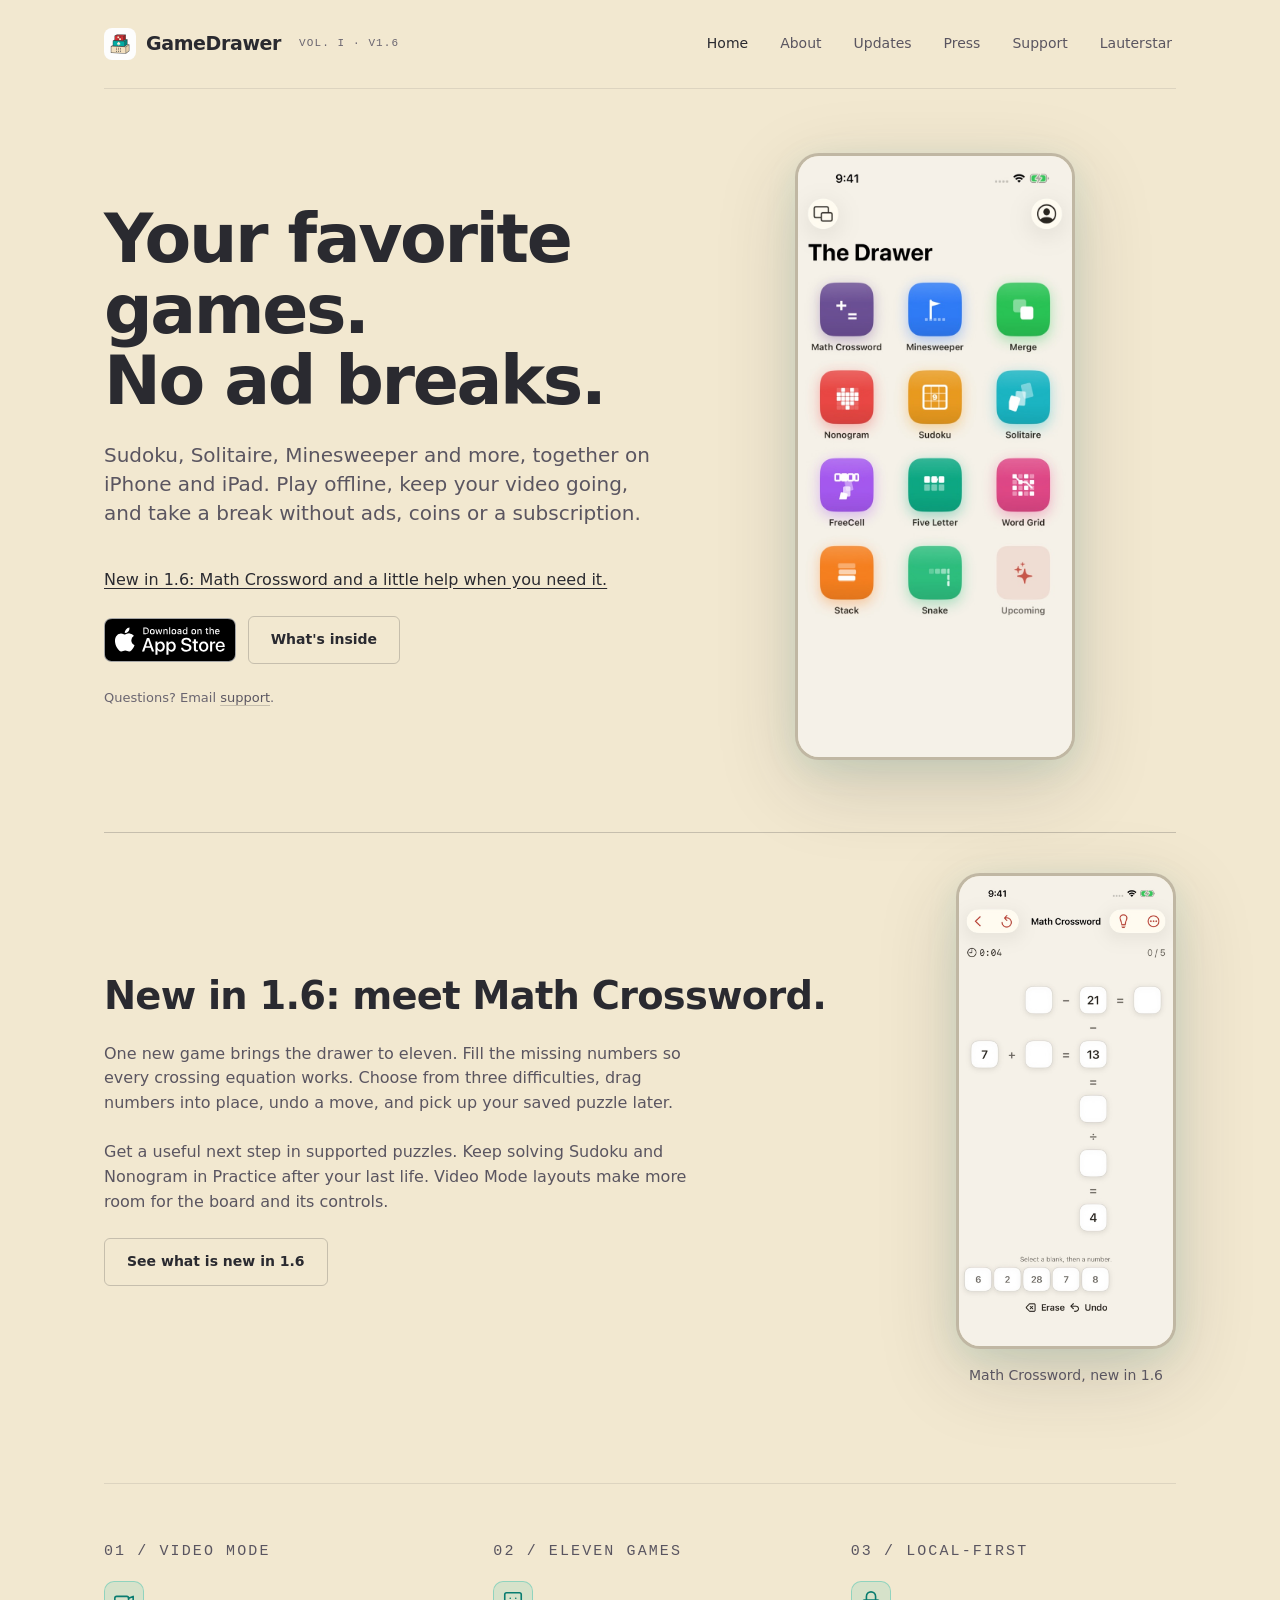
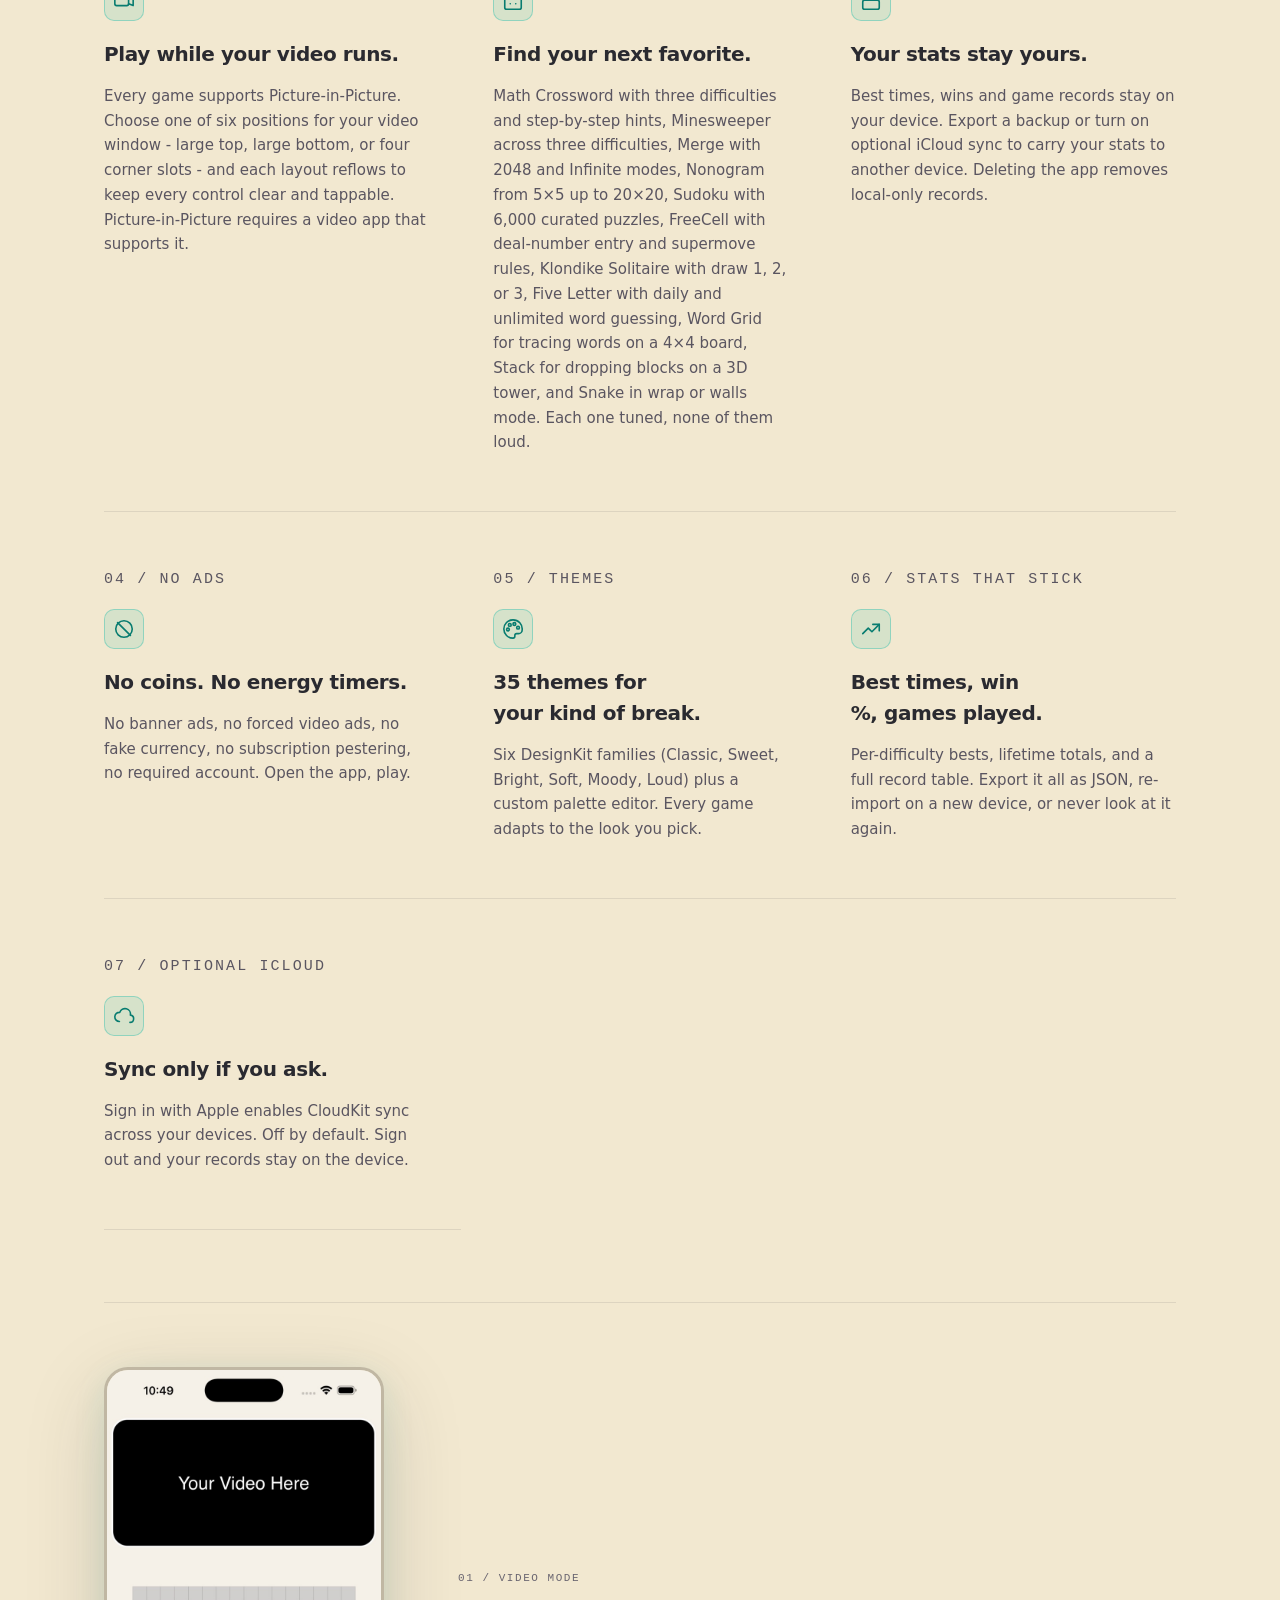
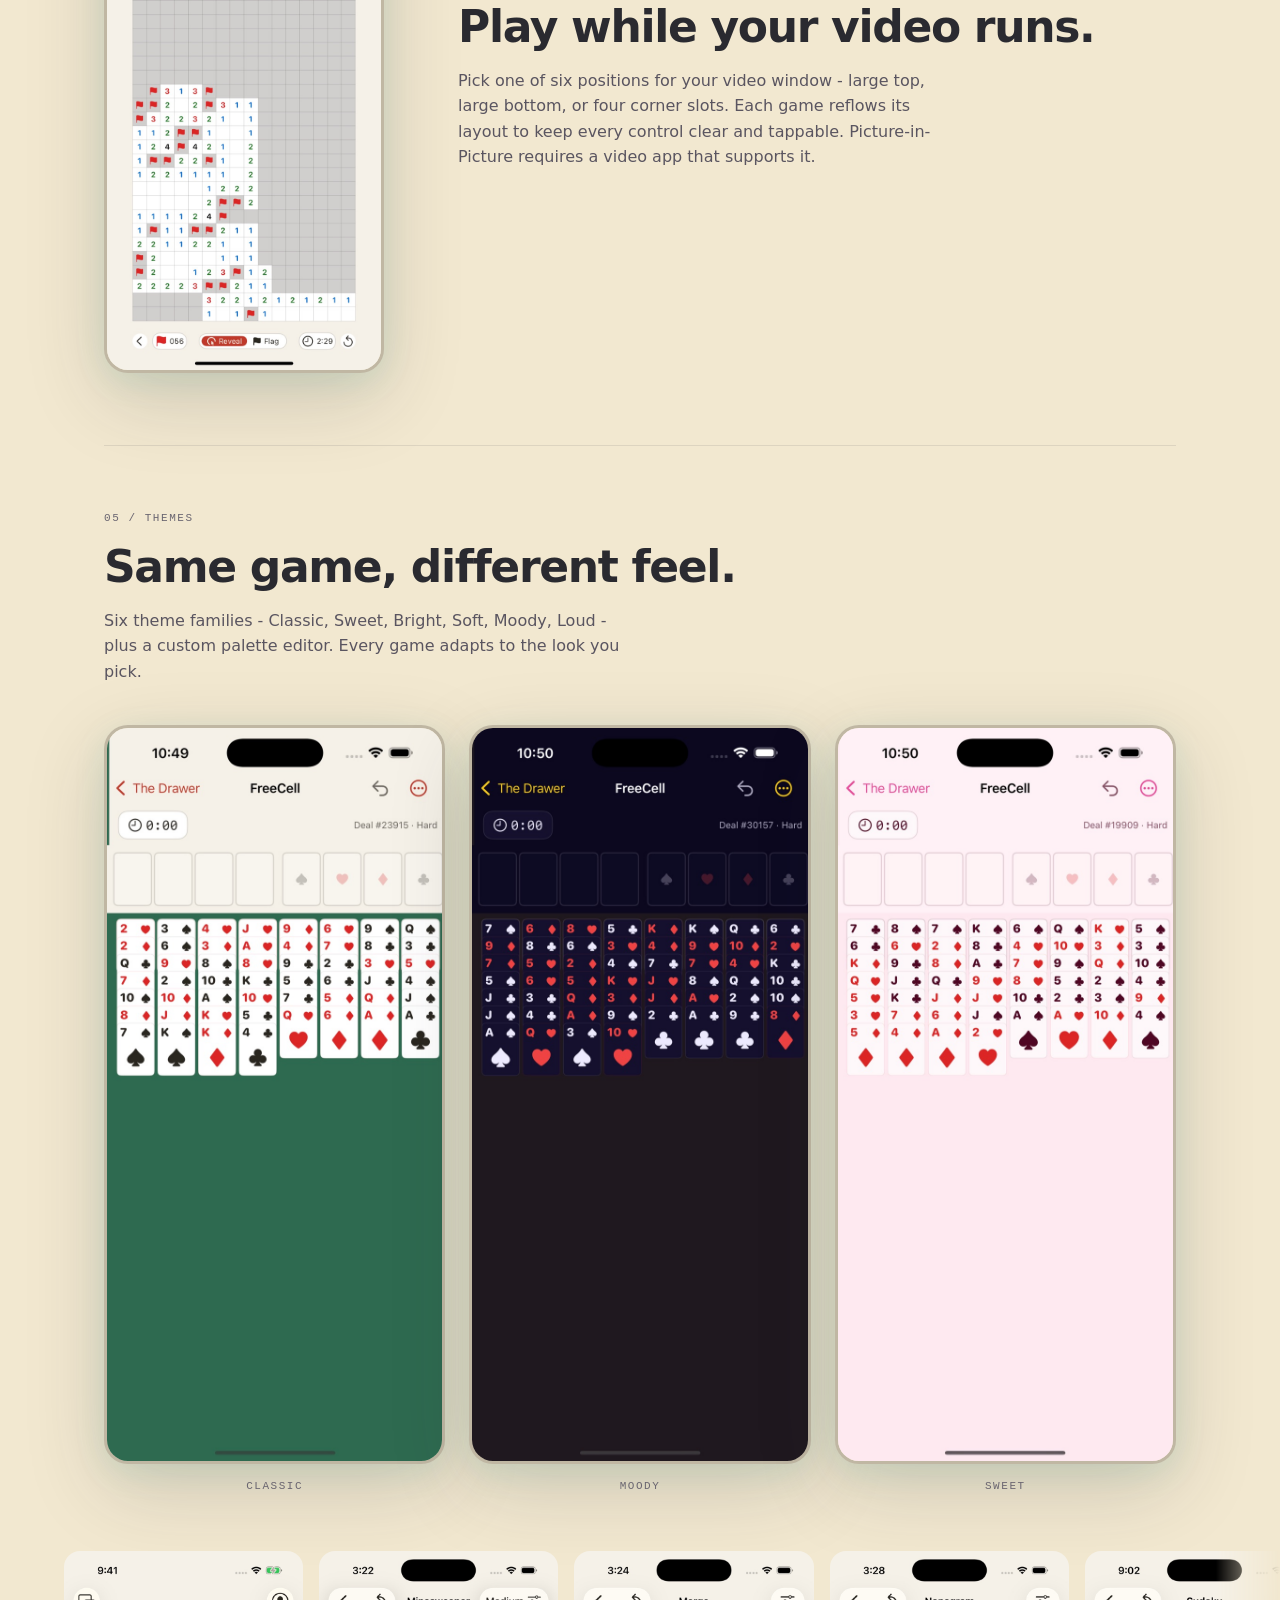
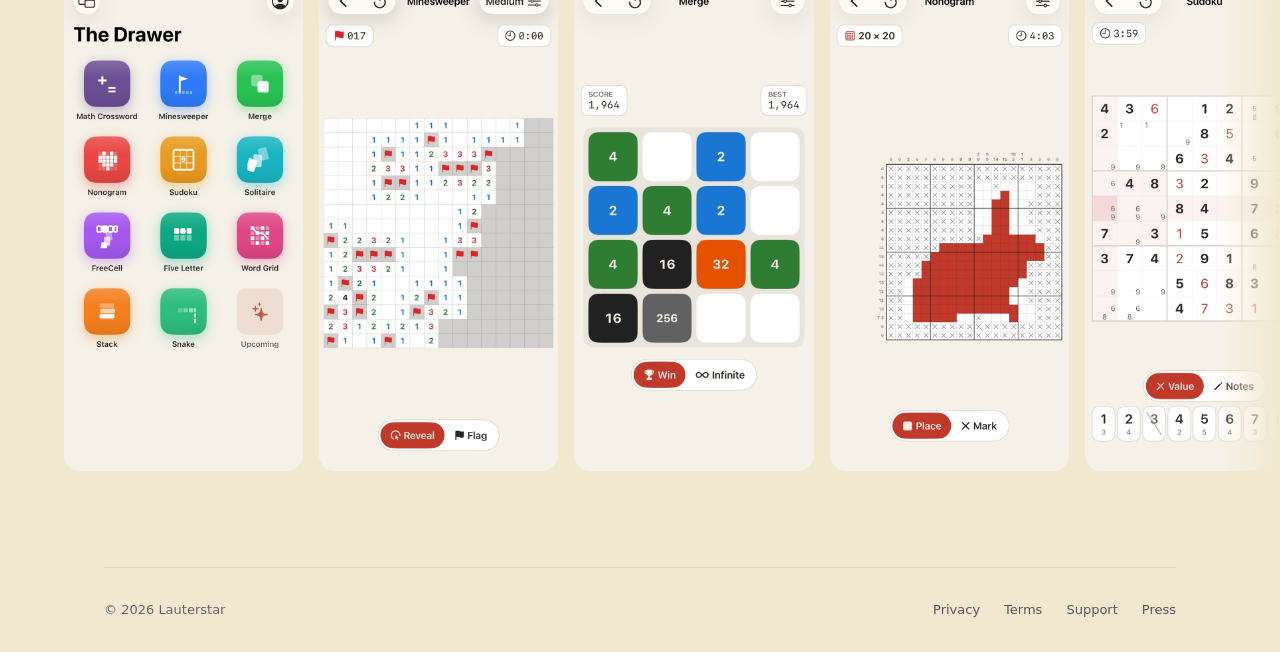
==== commit fb967993: "fix: label 1.6 as the latest website release Update release copy, game counts, structured data and m" ====
--- a/index.html
+++ b/index.html
@@ -5,7 +5,7 @@
   <meta name="viewport" content="width=device-width, initial-scale=1" />
 
   <title>GameDrawer - Offline Sudoku, Solitaire &amp; Puzzle Games</title>
-  <meta name="description" content="Play free offline Sudoku, Solitaire, Minesweeper and more on iPhone and iPad. No ads. Coming in 1.6: Math Crossword and step-by-step puzzle help." />
+  <meta name="description" content="Play free offline Sudoku, Solitaire, Minesweeper and more on iPhone and iPad. No ads. New in 1.6: Math Crossword and step-by-step puzzle help." />
 
   <link rel="canonical" href="https://gamedrawer.lauterstar.com/" />
   <meta name="robots" content="index,follow,max-image-preview:large" />
@@ -16,14 +16,14 @@
   <meta property="og:type" content="website" />
   <meta property="og:locale" content="en_US" />
   <meta property="og:title" content="GameDrawer - Offline Sudoku, Solitaire &amp; Puzzle Games" />
-  <meta property="og:description" content="Play free offline Sudoku, Solitaire, Minesweeper and more on iPhone and iPad. No ads. Coming in 1.6: Math Crossword and step-by-step puzzle help." />
+  <meta property="og:description" content="Play free offline Sudoku, Solitaire, Minesweeper and more on iPhone and iPad. No ads. New in 1.6: Math Crossword and step-by-step puzzle help." />
   <meta property="og:url" content="https://gamedrawer.lauterstar.com/" />
   <meta property="og:image" content="https://gamedrawer.lauterstar.com/assets/images/icon-1024.png" />
   <meta property="og:image:alt" content="GameDrawer app icon" />
 
   <meta name="twitter:card" content="summary" />
   <meta name="twitter:title" content="GameDrawer - Offline Sudoku, Solitaire &amp; Puzzle Games" />
-  <meta name="twitter:description" content="Play free offline Sudoku, Solitaire, Minesweeper and more on iPhone and iPad. No ads. Coming in 1.6: Math Crossword and step-by-step puzzle help." />
+  <meta name="twitter:description" content="Play free offline Sudoku, Solitaire, Minesweeper and more on iPhone and iPad. No ads. New in 1.6: Math Crossword and step-by-step puzzle help." />
   <meta name="twitter:image" content="https://gamedrawer.lauterstar.com/assets/images/icon-1024.png" />
 
   <link rel="icon" href="assets/images/icon-1024.png" />
@@ -58,7 +58,7 @@
       "name": "GameDrawer",
       "operatingSystem": "iOS 17+",
       "applicationCategory": "GameApplication",
-      "description": "Ten free offline logic, card, word and arcade games for iPhone and iPad. No ads or required account. Coming in 1.6: Math Crossword and step-by-step puzzle help.",
+      "description": "Eleven free offline logic, card, word and arcade games for iPhone and iPad. No ads or required account. New in 1.6: Math Crossword and step-by-step puzzle help.",
       "offers": {
         "@type": "Offer",
         "price": "0",
@@ -67,7 +67,7 @@
       "publisher": {
         "@id": "https://gamedrawer.lauterstar.com/#org"
       },
-      "softwareVersion": "1.5",
+      "softwareVersion": "1.6",
       "url": "https://gamedrawer.lauterstar.com/",
       "downloadUrl": "https://apps.apple.com/us/app/gamedrawer-classic-games/id6765536382",
       "releaseNotes": "https://gamedrawer.lauterstar.com/updates.html"
@@ -86,7 +86,7 @@
       <a class="brand" href="index.html" aria-label="GameDrawer home">
         <img class="brand-logo" src="assets/images/icon-1024.png" alt="" aria-hidden="true" width="1024" height="1024" />
         <span class="brand-name" data-cfg="displayName">GameDrawer</span>
-        <span class="brand-meta">Vol. I &middot; v<span data-cfg="appVersion">1.5</span></span>
+        <span class="brand-meta">Vol. I &middot; v<span data-cfg="appVersion">1.6</span></span>
       </a>
 
       <nav class="nav-links" aria-label="Primary">
@@ -113,7 +113,7 @@
               Sudoku, Solitaire, Minesweeper and more, together on iPhone and iPad. Play offline, keep your video going, and take a break without ads, coins or a subscription.
             </p>
 
-            <p class="release-note"><a href="updates.html#v1-6">Coming in 1.6: Math Crossword and a little help when you need it.</a></p>
+            <p class="release-note"><a href="updates.html#v1-6">New in 1.6: Math Crossword and a little help when you need it.</a></p>
 
             <div class="cta-row">
               <a class="btn appstore" href="https://apps.apple.com/us/app/gamedrawer-classic-games/id6765536382" target="_blank" rel="noopener" data-cfg="appStoreUrl" aria-label="Download GameDrawer on the App Store">
@@ -131,21 +131,21 @@
 
           <div class="hero-phone">
             <div class="phone-frame">
-              <img fetchpriority="high" src="assets/images/screenshots/home-game-drawer.jpg" alt="GameDrawer home screen showing ten game tiles - Minesweeper, Merge, Nonogram, Sudoku, Solitaire, FreeCell, Five Letter, Word Grid, Stack, and Snake - plus an Upcoming tile, on the Classic theme" width="720" height="1564" />
+              <img fetchpriority="high" src="assets/images/screenshots/home-game-drawer-1-6.jpg" alt="GameDrawer home screen showing eleven game tiles - Math Crossword, Minesweeper, Merge, Nonogram, Sudoku, Solitaire, FreeCell, Five Letter, Word Grid, Stack, and Snake - plus an Upcoming tile, on the Classic theme" width="720" height="1565" />
             </div>
           </div>
         </div>
 
         <section class="release-preview" aria-labelledby="release-heading">
           <div>
-            <h2 id="release-heading">Coming in 1.6: meet Math Crossword.</h2>
+            <h2 id="release-heading">New in 1.6: meet Math Crossword.</h2>
             <p>One new game brings the drawer to eleven. Fill the missing numbers so every crossing equation works. Choose from three difficulties, drag numbers into place, undo a move, and pick up your saved puzzle later.</p>
             <p>Get a useful next step in supported puzzles. Keep solving Sudoku and Nonogram in Practice after your last life. Video Mode layouts make more room for the board and its controls.</p>
-            <a class="btn ghost" href="updates.html#v1-6">See what is coming in 1.6</a>
+            <a class="btn ghost" href="updates.html#v1-6">See what is new in 1.6</a>
           </div>
           <figure>
-            <div class="phone-frame"><img src="assets/images/screenshots/math-crossword-1-6.jpg" alt="Math Crossword in the upcoming GameDrawer 1.6 update, with crossing equations and a number bank" loading="lazy" width="720" height="1565" /></div>
-            <figcaption>Preview of version 1.6</figcaption>
+            <div class="phone-frame"><img src="assets/images/screenshots/math-crossword-1-6.jpg" alt="Math Crossword in GameDrawer 1.6, with crossing equations and a number bank" loading="lazy" width="720" height="1565" /></div>
+            <figcaption>Math Crossword, new in 1.6</figcaption>
           </figure>
         </section>
 
@@ -165,7 +165,7 @@
           </article>
 
           <article class="feature">
-            <p class="feature-num">02 / Ten games</p>
+            <p class="feature-num">02 / Eleven games</p>
             <span class="feature-icon" aria-hidden="true">
               <svg viewBox="0 0 24 24" fill="none" stroke="currentColor" stroke-width="1.75" stroke-linecap="round" stroke-linejoin="round">
                 <rect x="3" y="3" width="18" height="18" rx="2" />
@@ -173,7 +173,7 @@
               </svg>
             </span>
             <h3>Find your next favorite.</h3>
-            <p>Minesweeper across three difficulties, Merge with 2048 and Infinite modes, Nonogram from 5&times;5 up to 20&times;20, Sudoku with 6,000 curated puzzles, FreeCell with deal-number entry and supermove rules, Klondike Solitaire with draw 1, 2, or 3, Five Letter with daily and unlimited word guessing, Word Grid for tracing words on a 4&times;4 board, Stack for dropping blocks on a 3D tower, and Snake in wrap or walls mode. Each one tuned, none of them loud.</p>
+            <p>Math Crossword with three difficulties and step-by-step hints, Minesweeper across three difficulties, Merge with 2048 and Infinite modes, Nonogram from 5&times;5 up to 20&times;20, Sudoku with 6,000 curated puzzles, FreeCell with deal-number entry and supermove rules, Klondike Solitaire with draw 1, 2, or 3, Five Letter with daily and unlimited word guessing, Word Grid for tracing words on a 4&times;4 board, Stack for dropping blocks on a 3D tower, and Snake in wrap or walls mode. Each one tuned, none of them loud.</p>
           </article>
 
           <article class="feature">
@@ -211,7 +211,7 @@
                 <path d="M12 2a10 10 0 1 0 0 20c1 0 2-1 2-2v-1a2 2 0 0 1 2-2h2a4 4 0 0 0 4-4 10 10 0 0 0-10-11z" />
               </svg>
             </span>
-            <h3>A theme for your kind of break.</h3>
+            <h3>35 themes for your kind of break.</h3>
             <p>Six DesignKit families (Classic, Sweet, Bright, Soft, Moody, Loud) plus a custom palette editor. Every game adapts to the look you pick.</p>
           </article>
 
@@ -294,7 +294,7 @@
           </svg>
         </button>
         <div class="carousel-track" tabindex="0" role="region" aria-label="Game screenshots, scroll for more">
-          <img src="assets/images/screenshots/home-game-drawer.jpg" alt="The Drawer home screen showing all ten games plus an Upcoming tile on the Classic theme" loading="lazy" width="720" height="1564" />
+          <img src="assets/images/screenshots/home-game-drawer-1-6.jpg" alt="The Drawer home screen showing all eleven games plus an Upcoming tile on the Classic theme" loading="lazy" width="720" height="1565" />
           <img src="assets/images/screenshots/gameplay-minesweeper-medium.jpg" alt="Minesweeper Medium mid-game with flagged mines and revealed numbers on the Classic theme" loading="lazy" width="720" height="1565" />
           <img src="assets/images/screenshots/gameplay-merge.jpg" alt="Merge mid-game with score 1964 and tiles from 2 up to 256 on the Classic theme" loading="lazy" width="720" height="1565" />
           <img src="assets/images/screenshots/gameplay-nonogram-large.jpg" alt="Nonogram 20 by 20 bunny puzzle mid-solve on the Classic theme" loading="lazy" width="720" height="1565" />
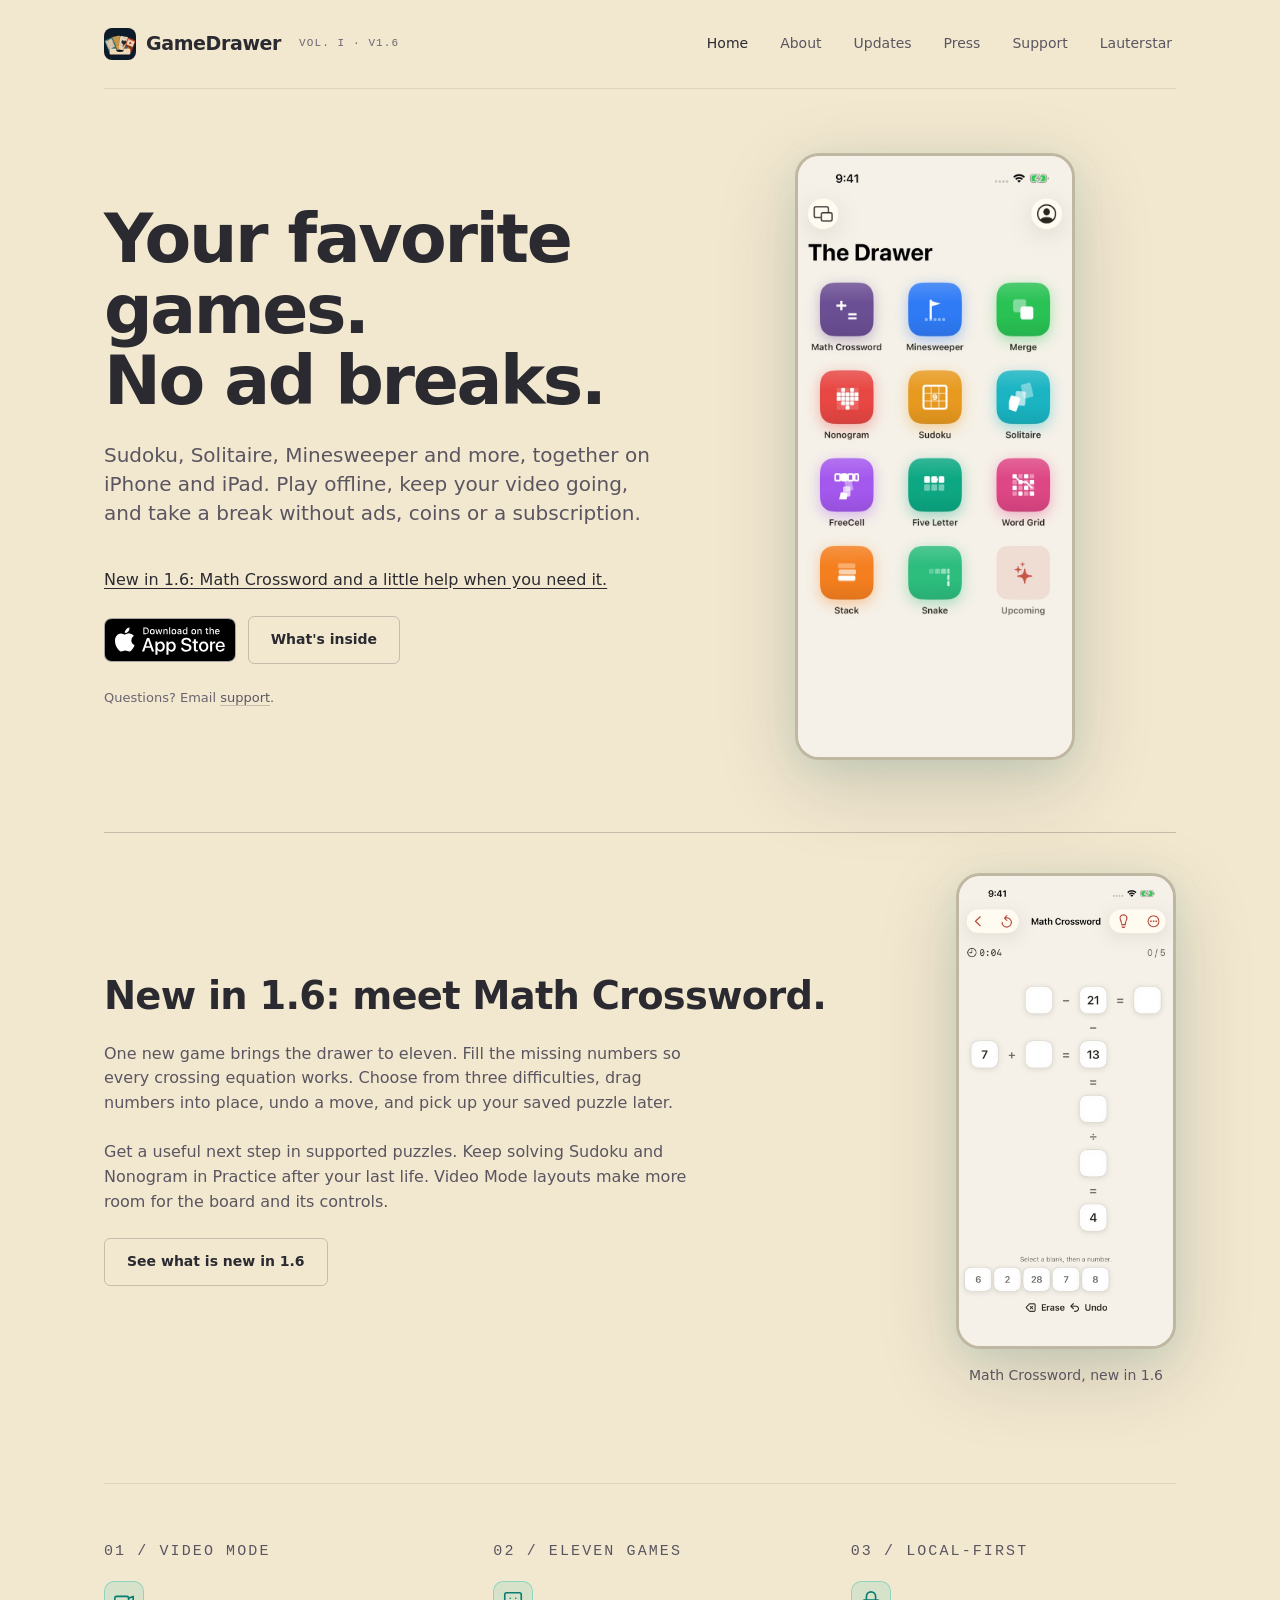
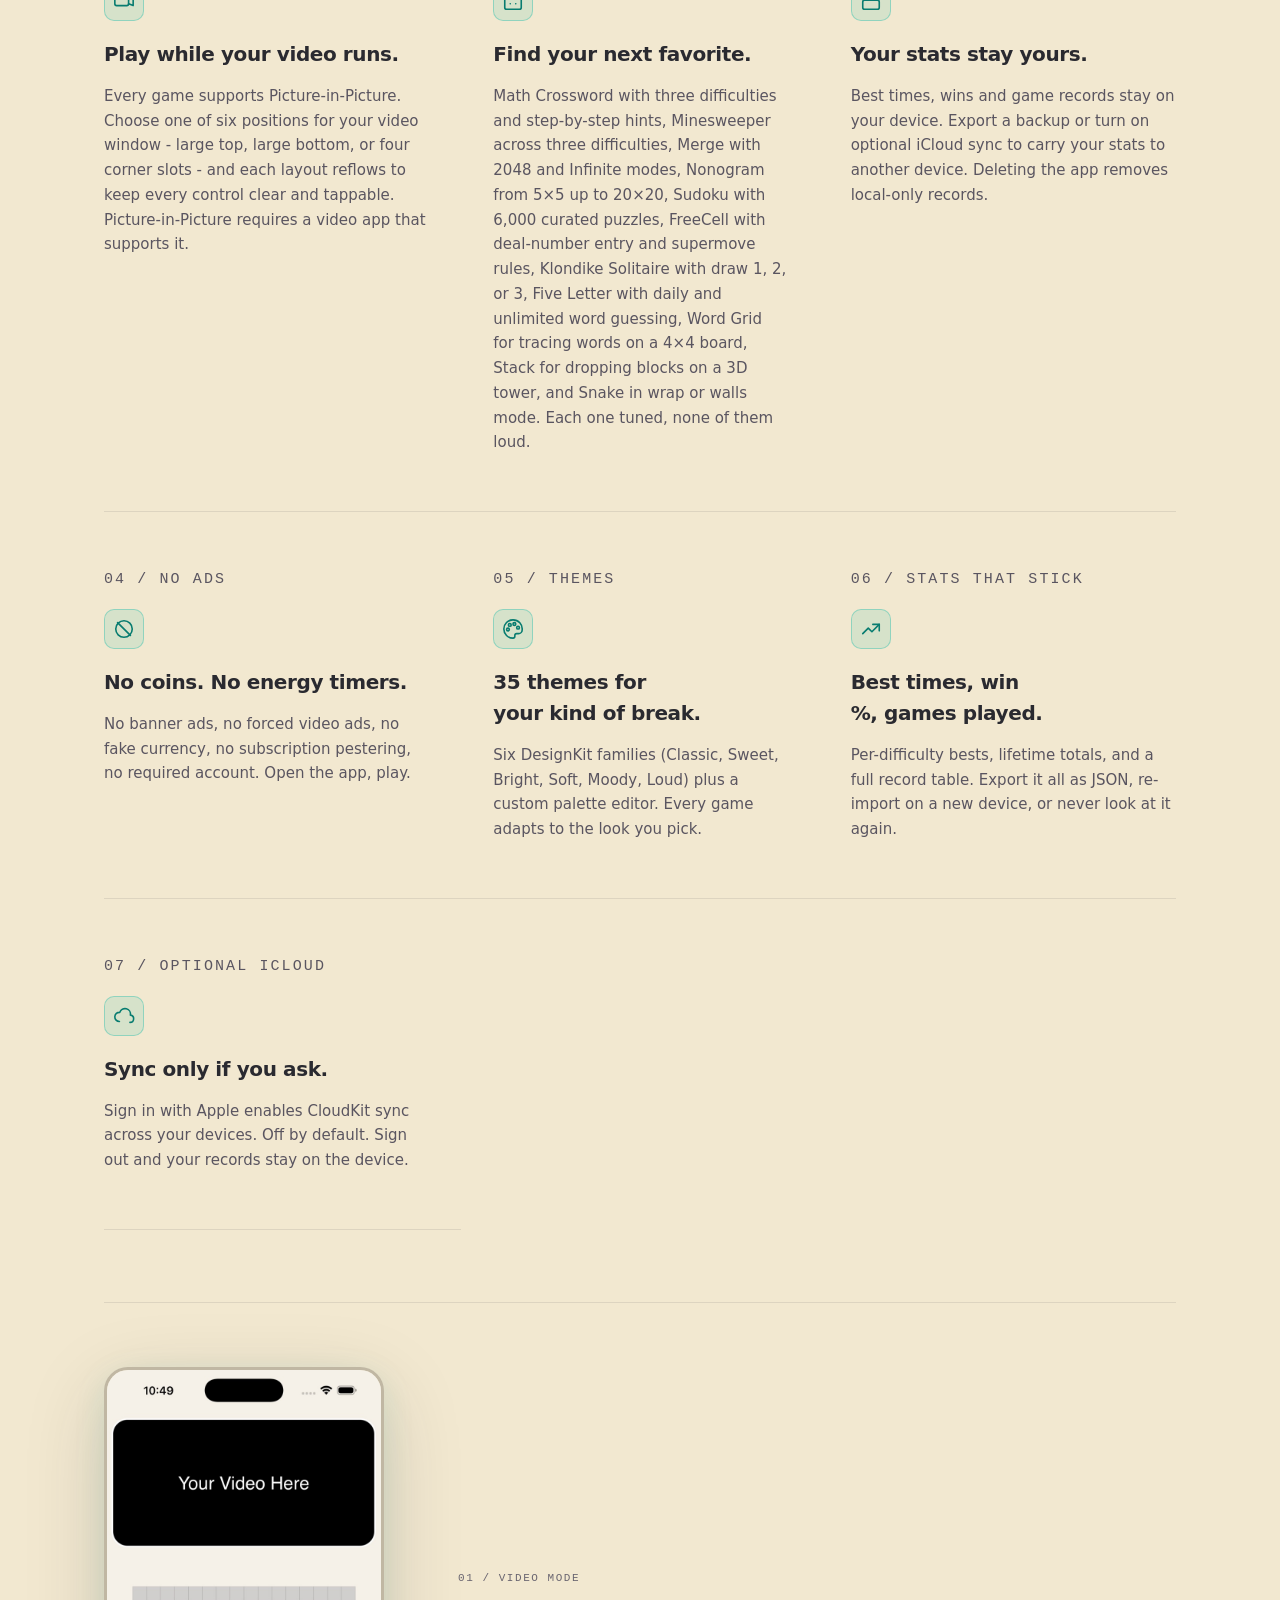
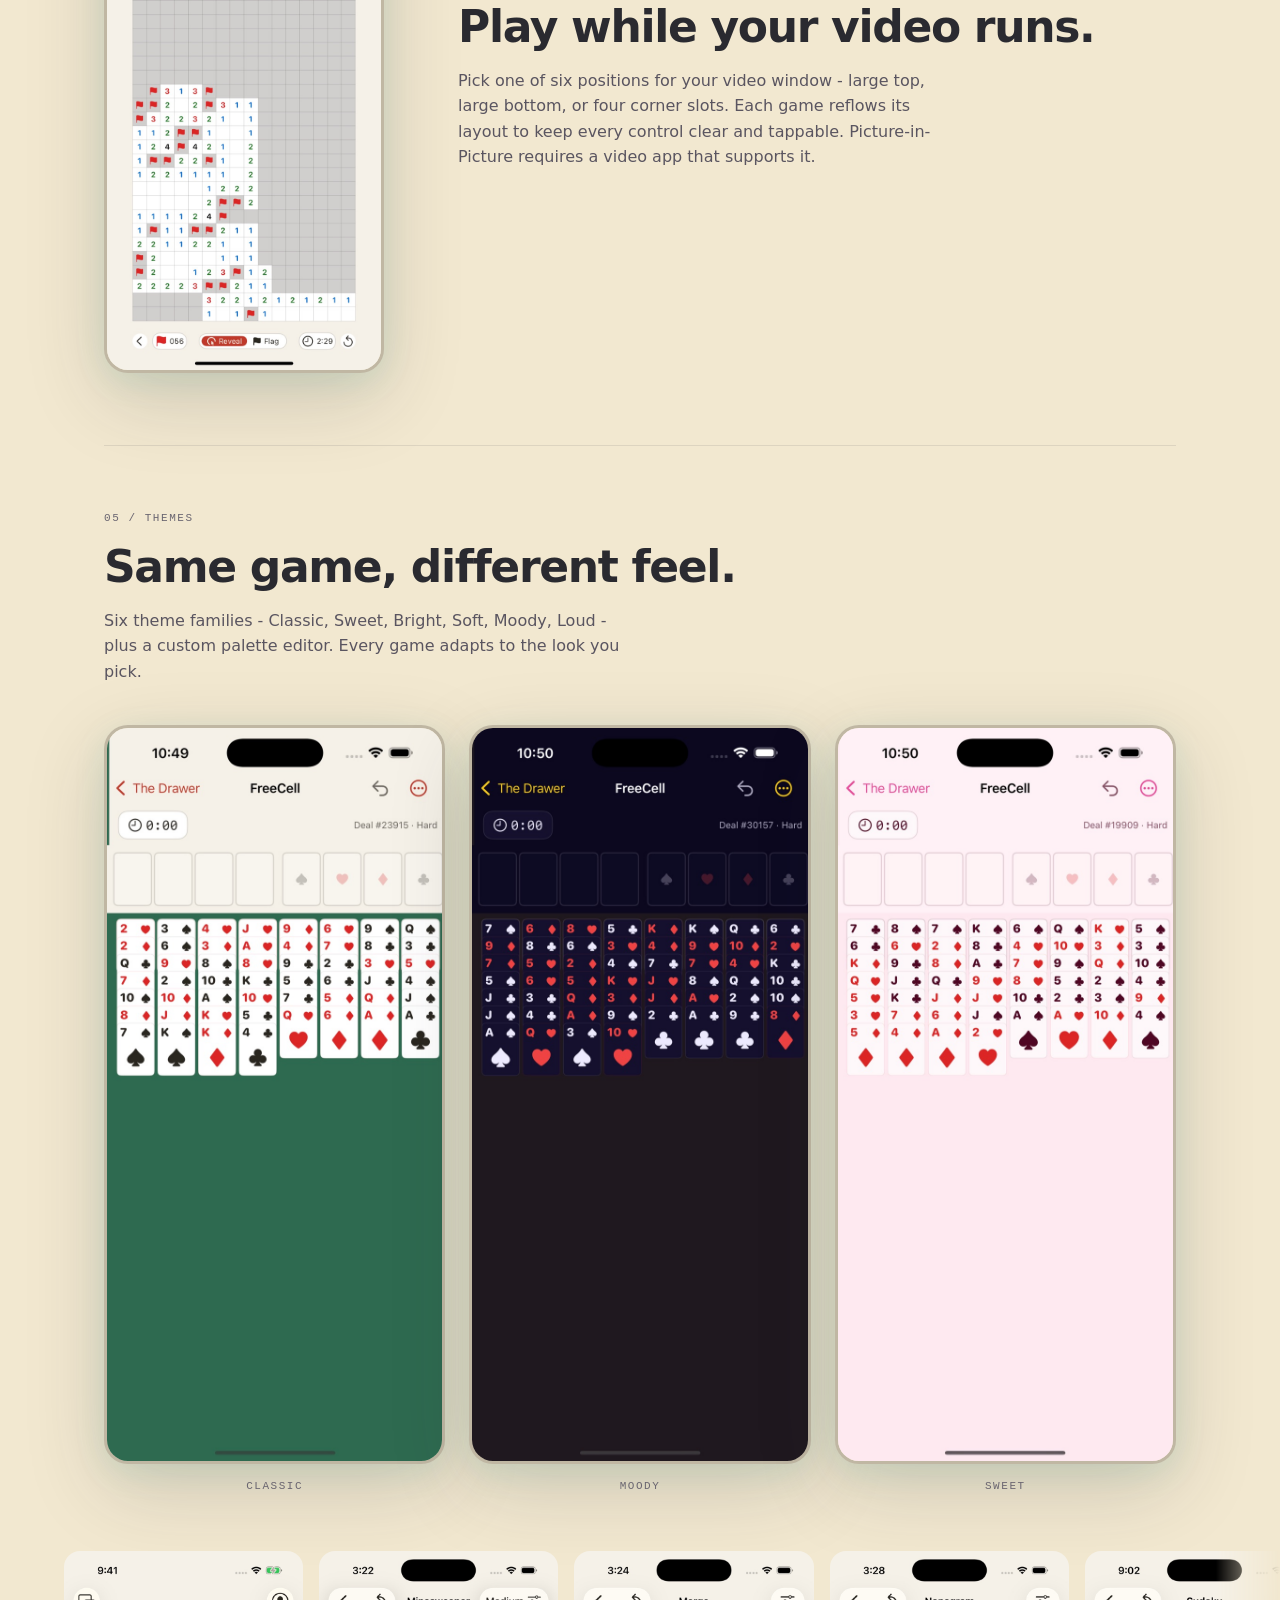
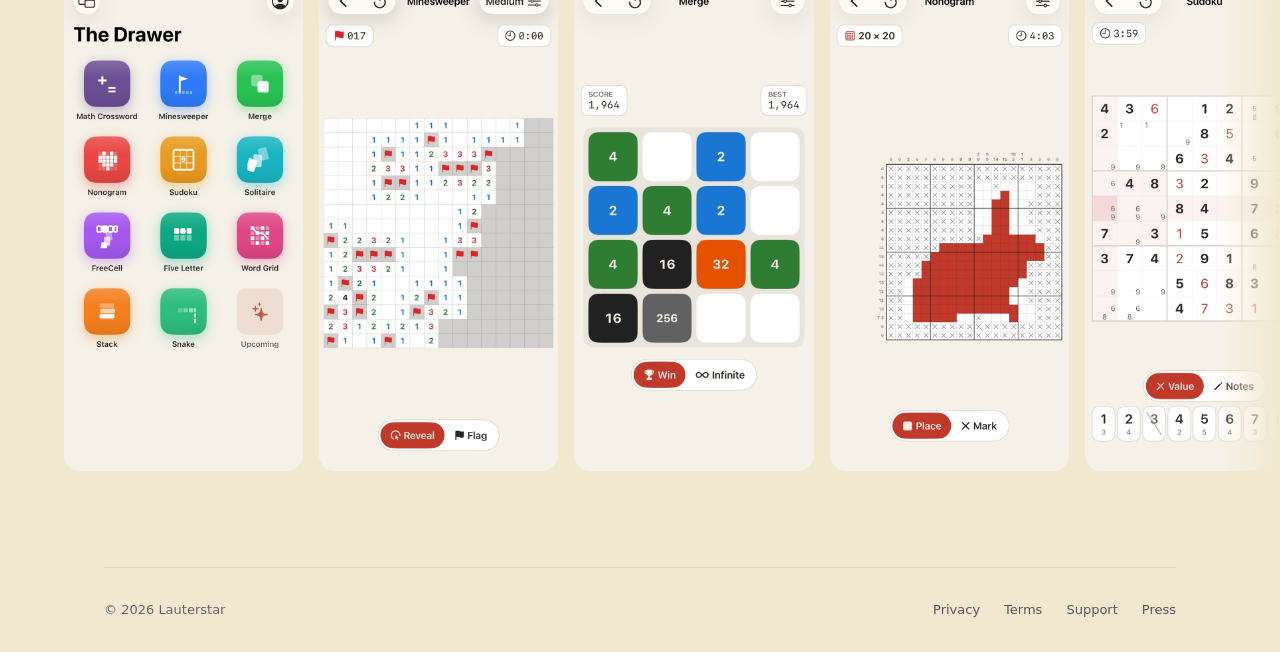
==== commit 473d43b3: "fix: align website branding with current GameDrawer icon" ====
--- a/index.html
+++ b/index.html
@@ -18,16 +18,16 @@
   <meta property="og:title" content="GameDrawer - Offline Sudoku, Solitaire &amp; Puzzle Games" />
   <meta property="og:description" content="Play free offline Sudoku, Solitaire, Minesweeper and more on iPhone and iPad. No ads. New in 1.6: Math Crossword and step-by-step puzzle help." />
   <meta property="og:url" content="https://gamedrawer.lauterstar.com/" />
-  <meta property="og:image" content="https://gamedrawer.lauterstar.com/assets/images/icon-1024.png" />
+  <meta property="og:image" content="https://gamedrawer.lauterstar.com/assets/images/icon-1024.png?v=video-drawer" />
   <meta property="og:image:alt" content="GameDrawer app icon" />
 
   <meta name="twitter:card" content="summary" />
   <meta name="twitter:title" content="GameDrawer - Offline Sudoku, Solitaire &amp; Puzzle Games" />
   <meta name="twitter:description" content="Play free offline Sudoku, Solitaire, Minesweeper and more on iPhone and iPad. No ads. New in 1.6: Math Crossword and step-by-step puzzle help." />
-  <meta name="twitter:image" content="https://gamedrawer.lauterstar.com/assets/images/icon-1024.png" />
-
-  <link rel="icon" href="assets/images/icon-1024.png" />
-  <link rel="apple-touch-icon" href="assets/images/icon-1024.png" />
+  <meta name="twitter:image" content="https://gamedrawer.lauterstar.com/assets/images/icon-1024.png?v=video-drawer" />
+
+  <link rel="icon" type="image/png" sizes="32x32" href="assets/images/favicon-32.png" />
+  <link rel="apple-touch-icon" sizes="180x180" href="assets/images/apple-touch-icon.png" />
 
   <link rel="stylesheet" href="assets/styles.css" />
   <script defer src="assets/config.js"></script>
@@ -58,6 +58,7 @@
       "name": "GameDrawer",
       "operatingSystem": "iOS 17+",
       "applicationCategory": "GameApplication",
+      "image": "https://gamedrawer.lauterstar.com/assets/images/icon-1024.png?v=video-drawer",
       "description": "Eleven free offline logic, card, word and arcade games for iPhone and iPad. No ads or required account. New in 1.6: Math Crossword and step-by-step puzzle help.",
       "offers": {
         "@type": "Offer",
@@ -84,7 +85,7 @@
 
     <header class="nav">
       <a class="brand" href="index.html" aria-label="GameDrawer home">
-        <img class="brand-logo" src="assets/images/icon-1024.png" alt="" aria-hidden="true" width="1024" height="1024" />
+        <img class="brand-logo" src="assets/images/brand-icon-96.png" alt="" aria-hidden="true" width="96" height="96" />
         <span class="brand-name" data-cfg="displayName">GameDrawer</span>
         <span class="brand-meta">Vol. I &middot; v<span data-cfg="appVersion">1.6</span></span>
       </a>
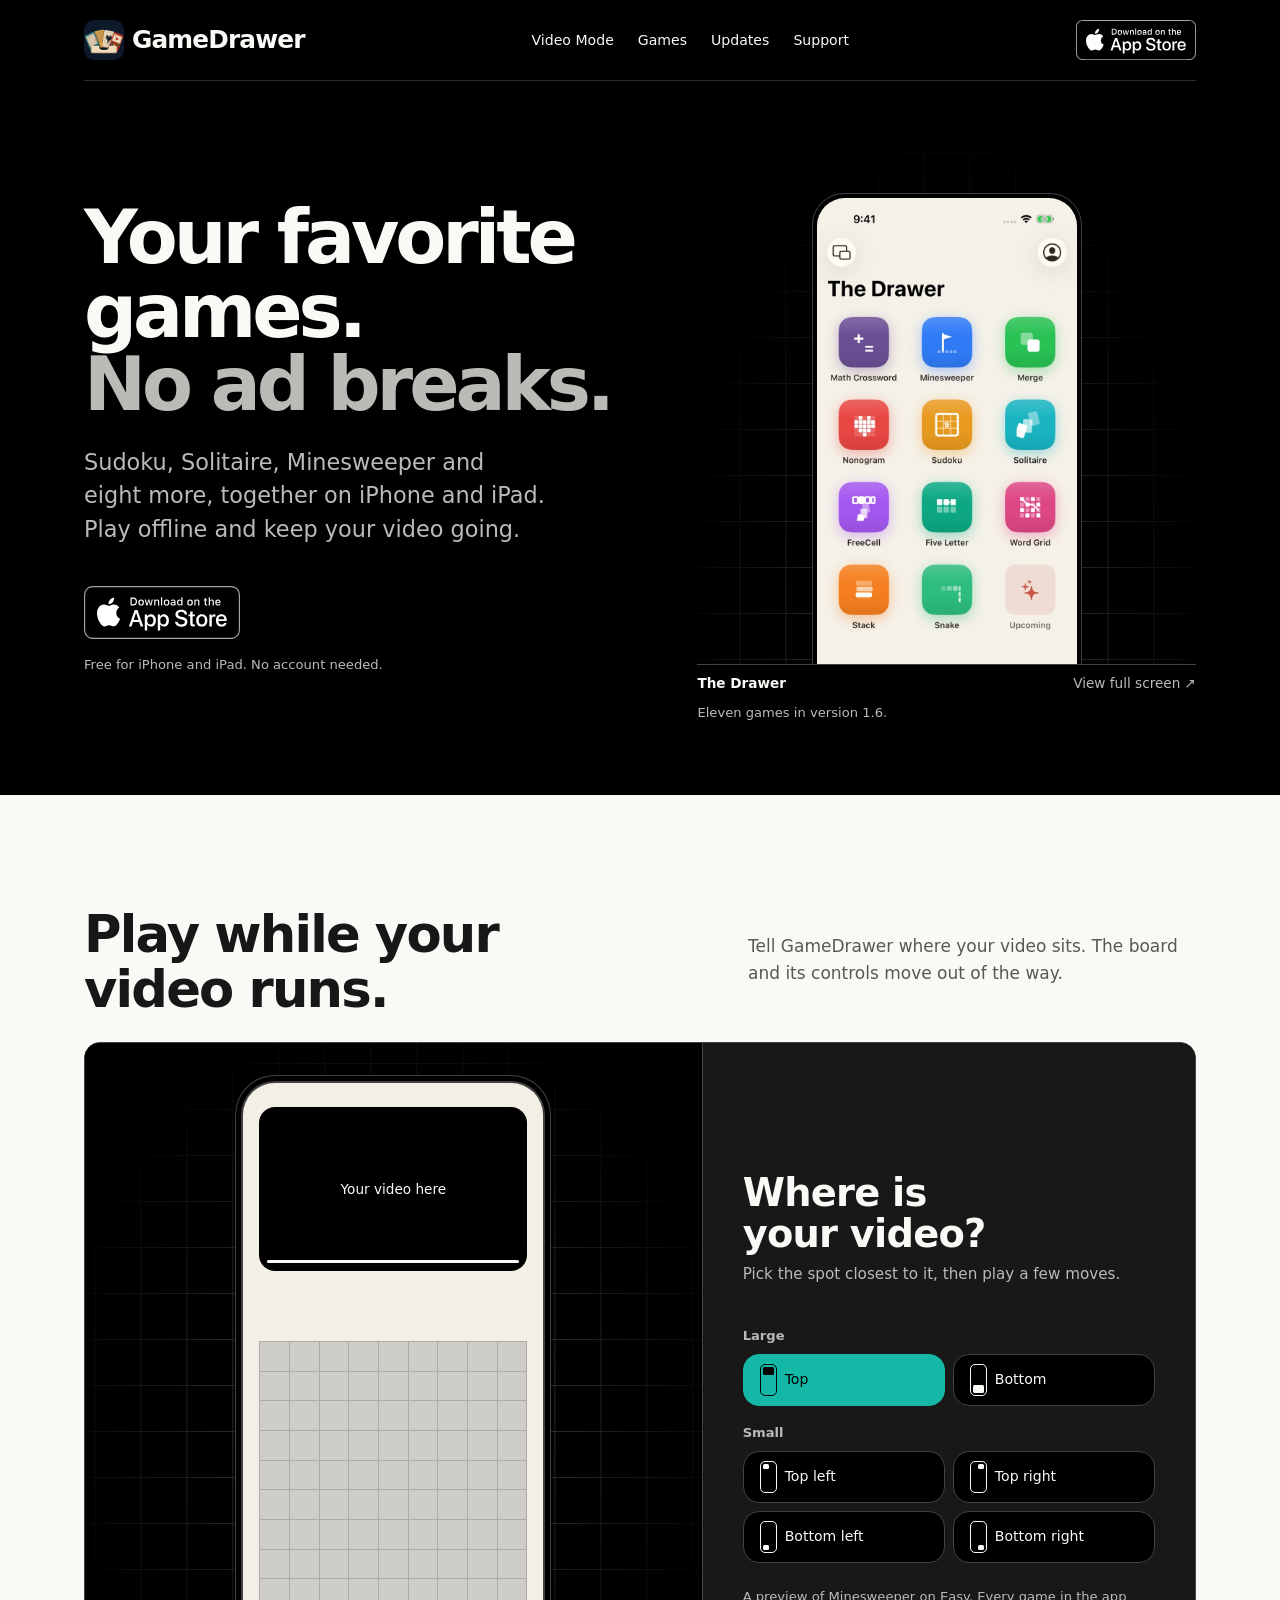
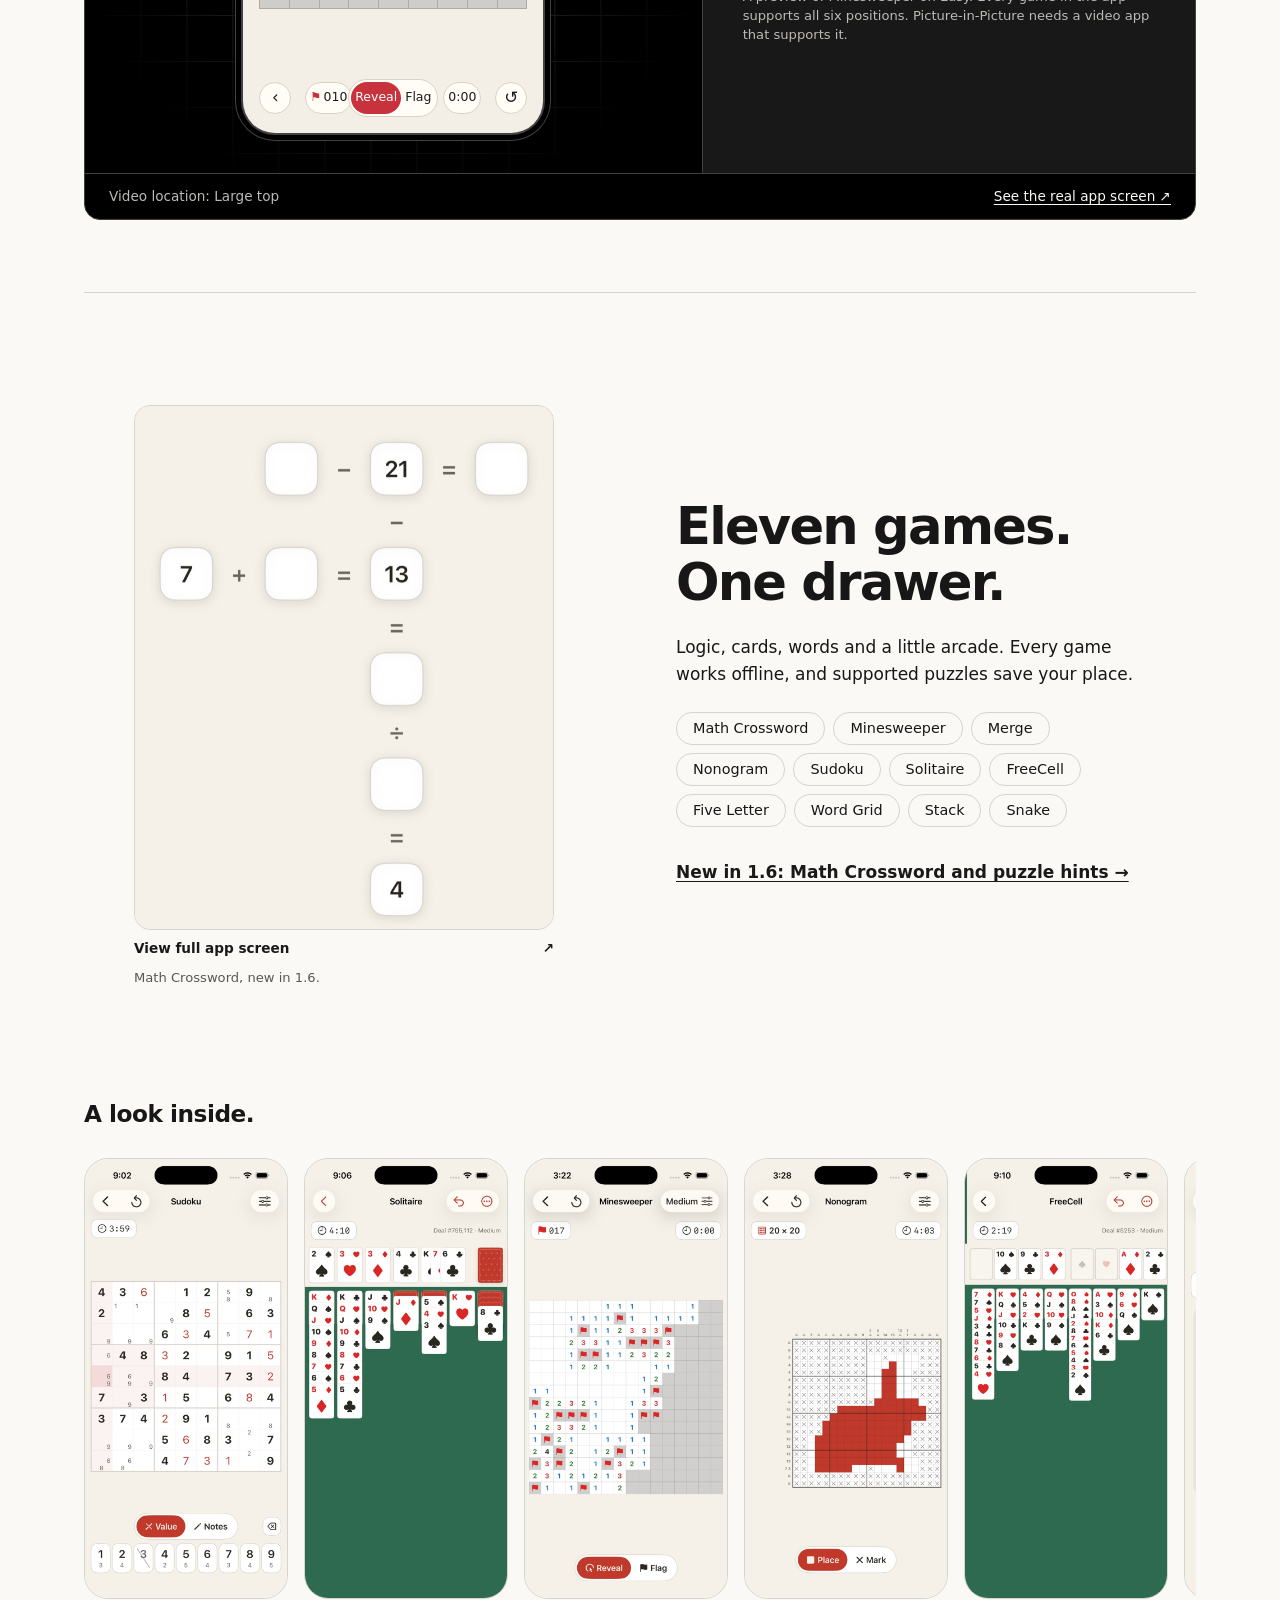
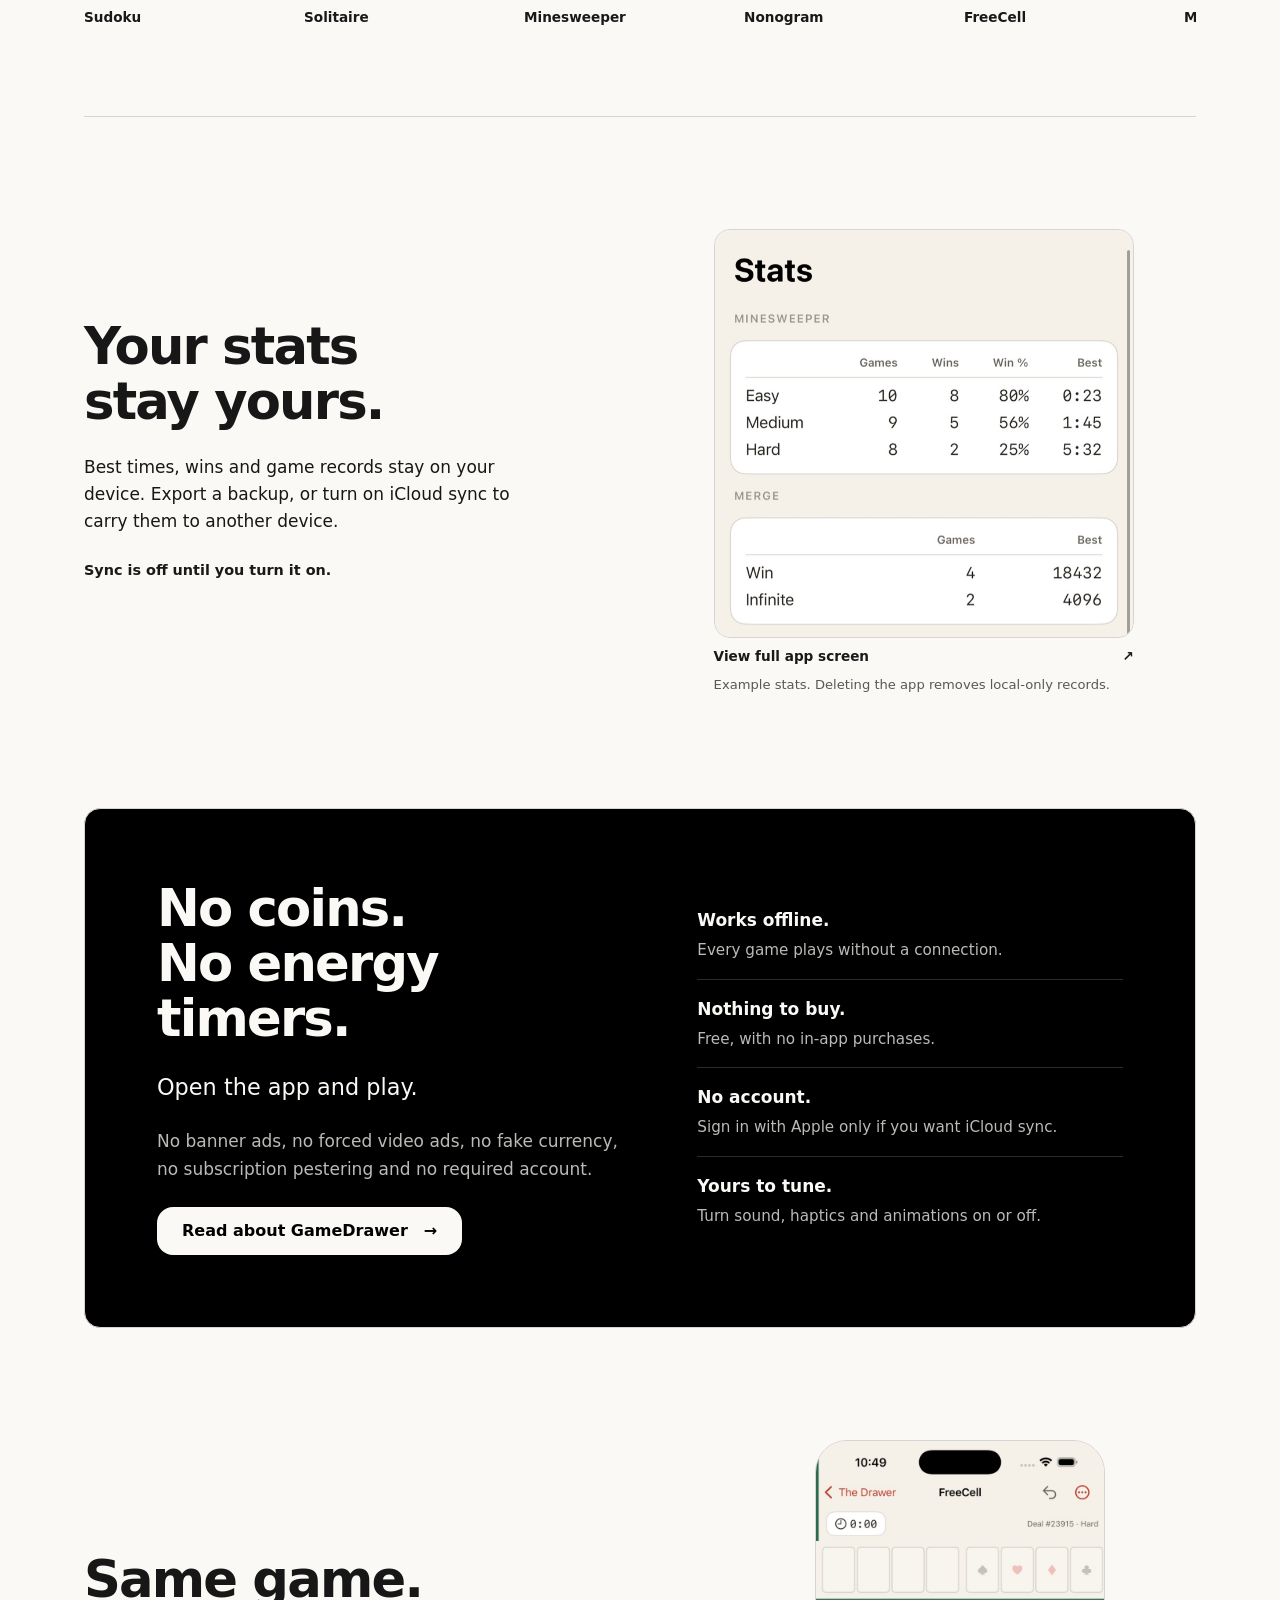
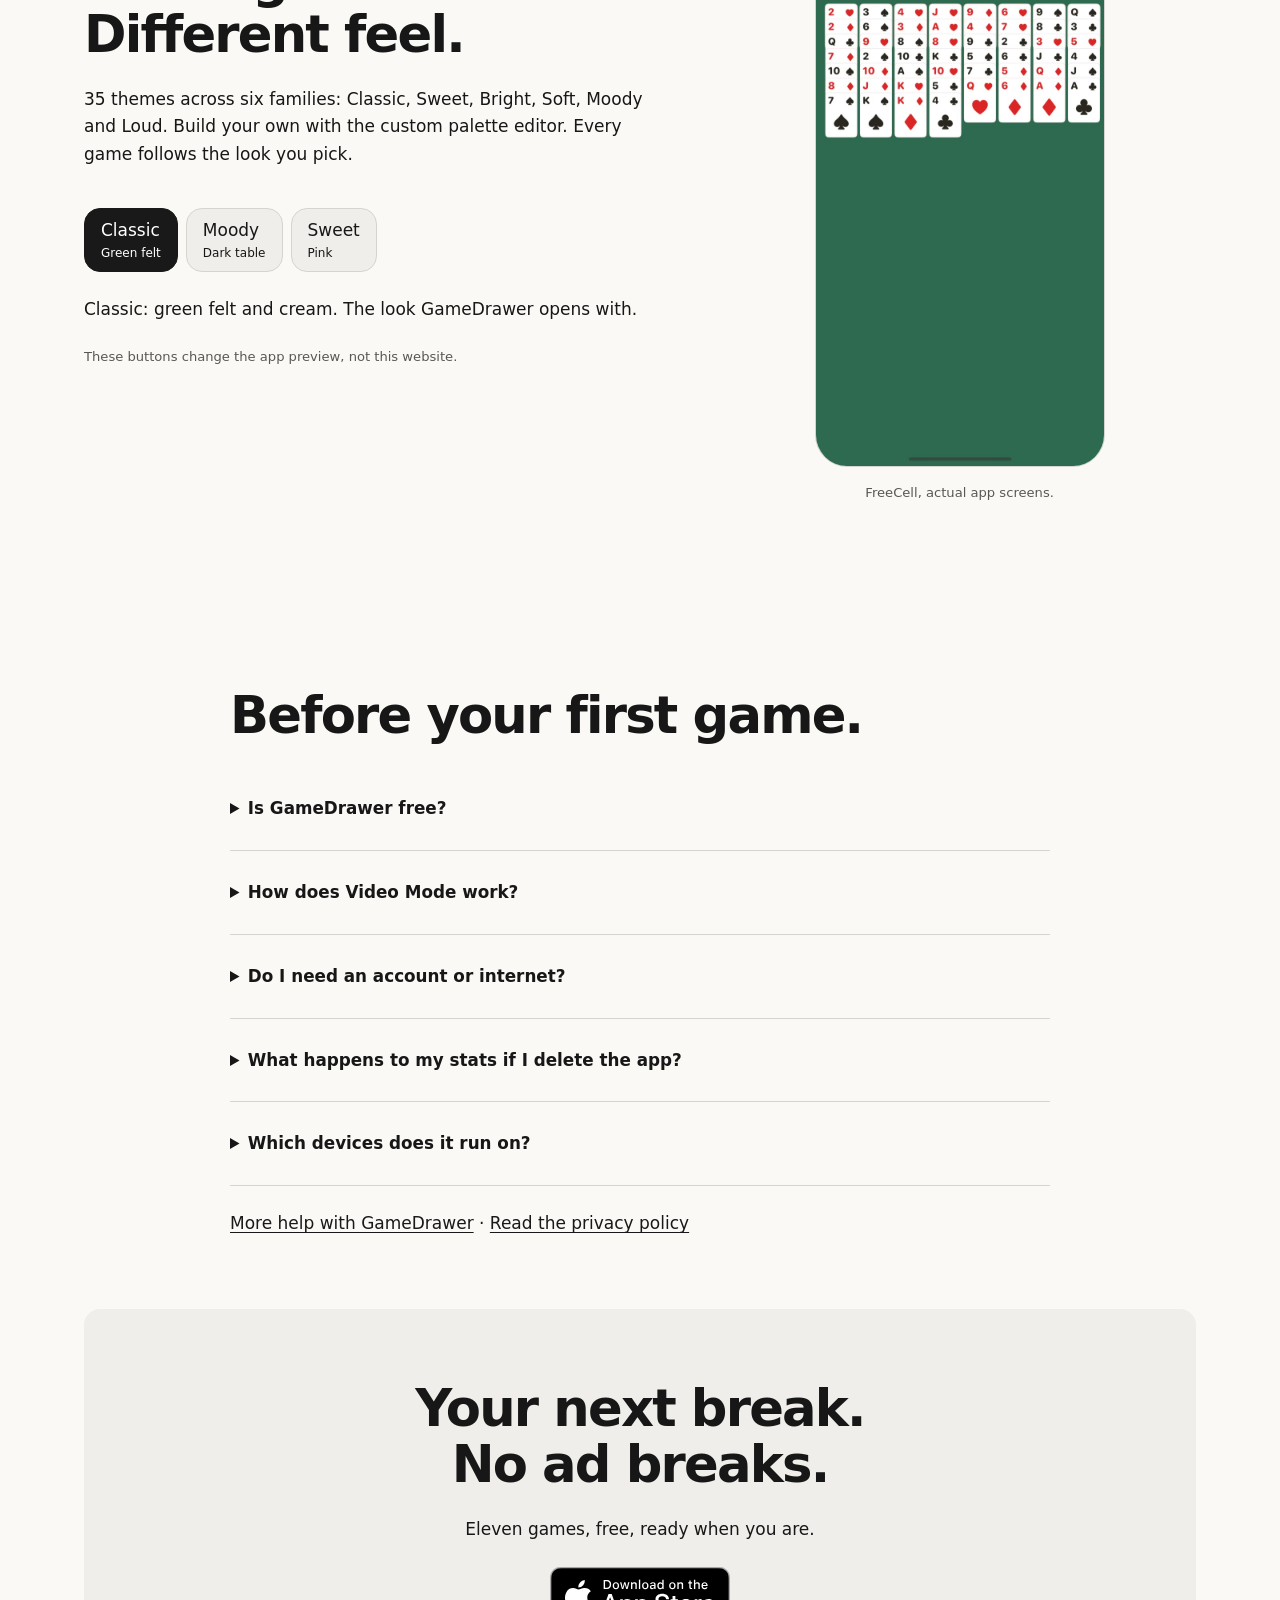
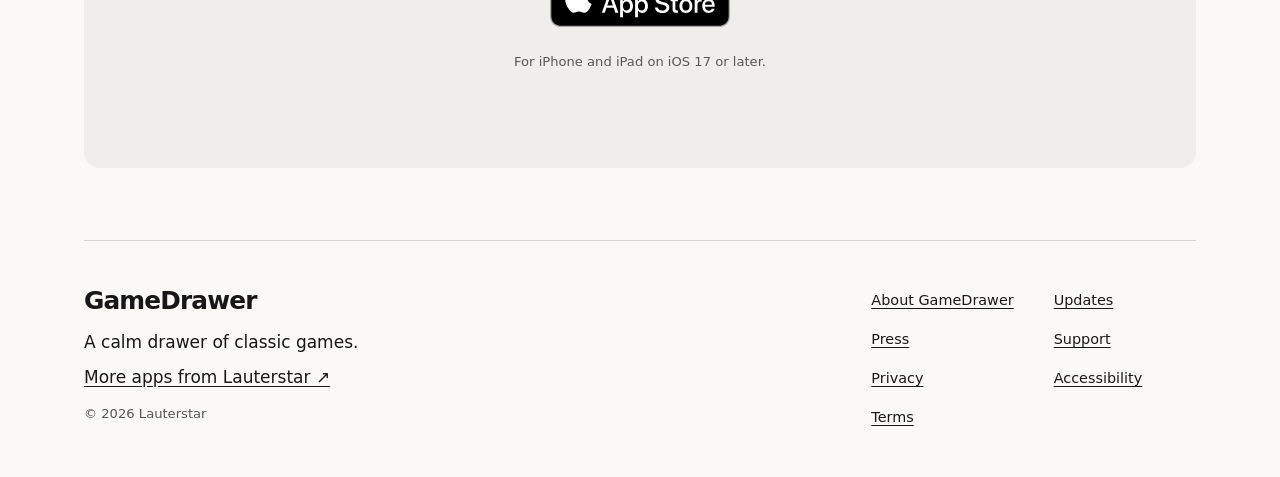
==== commit d517b13a: "feat: rebuild the home page in black with a playable Video Mode preview Co-Authored-By: Claude Fable" ====
--- a/index.html
+++ b/index.html
@@ -1,325 +1,181 @@
 <!doctype html>
-<html lang="en">
-<head>
-  <meta charset="utf-8" />
-  <meta name="viewport" content="width=device-width, initial-scale=1" />
-
-  <title>GameDrawer - Offline Sudoku, Solitaire &amp; Puzzle Games</title>
-  <meta name="description" content="Play free offline Sudoku, Solitaire, Minesweeper and more on iPhone and iPad. No ads. New in 1.6: Math Crossword and step-by-step puzzle help." />
-
-  <link rel="canonical" href="https://gamedrawer.lauterstar.com/" />
-  <meta name="robots" content="index,follow,max-image-preview:large" />
-  <meta name="theme-color" content="#F2E8D0" media="(prefers-color-scheme: light)" />
-  <meta name="theme-color" content="#1A1A1D" media="(prefers-color-scheme: dark)" />
-
-  <meta property="og:site_name" content="GameDrawer" />
-  <meta property="og:type" content="website" />
-  <meta property="og:locale" content="en_US" />
-  <meta property="og:title" content="GameDrawer - Offline Sudoku, Solitaire &amp; Puzzle Games" />
-  <meta property="og:description" content="Play free offline Sudoku, Solitaire, Minesweeper and more on iPhone and iPad. No ads. New in 1.6: Math Crossword and step-by-step puzzle help." />
-  <meta property="og:url" content="https://gamedrawer.lauterstar.com/" />
-  <meta property="og:image" content="https://gamedrawer.lauterstar.com/assets/images/icon-1024.png?v=video-drawer" />
-  <meta property="og:image:alt" content="GameDrawer app icon" />
-
-  <meta name="twitter:card" content="summary" />
-  <meta name="twitter:title" content="GameDrawer - Offline Sudoku, Solitaire &amp; Puzzle Games" />
-  <meta name="twitter:description" content="Play free offline Sudoku, Solitaire, Minesweeper and more on iPhone and iPad. No ads. New in 1.6: Math Crossword and step-by-step puzzle help." />
-  <meta name="twitter:image" content="https://gamedrawer.lauterstar.com/assets/images/icon-1024.png?v=video-drawer" />
-
-  <link rel="icon" type="image/png" sizes="32x32" href="assets/images/favicon-32.png" />
-  <link rel="apple-touch-icon" sizes="180x180" href="assets/images/apple-touch-icon.png" />
-
-  <link rel="stylesheet" href="assets/styles.css" />
-  <script defer src="assets/config.js"></script>
-  <script defer src="assets/app.js"></script>
-
-  <script type="application/ld+json">
-{
-  "@context": "https://schema.org",
-  "@graph": [
-    {
-      "@type": "Organization",
-      "@id": "https://gamedrawer.lauterstar.com/#org",
-      "name": "Lauterstar",
-      "url": "https://lauterstar.com/"
-    },
-    {
-      "@type": "WebSite",
-      "@id": "https://gamedrawer.lauterstar.com/#site",
-      "url": "https://gamedrawer.lauterstar.com/",
-      "name": "GameDrawer",
-      "publisher": {
-        "@id": "https://gamedrawer.lauterstar.com/#org"
-      },
-      "inLanguage": "en-US"
-    },
-    {
-      "@type": "MobileApplication",
-      "name": "GameDrawer",
-      "operatingSystem": "iOS 17+",
-      "applicationCategory": "GameApplication",
-      "image": "https://gamedrawer.lauterstar.com/assets/images/icon-1024.png?v=video-drawer",
-      "description": "Eleven free offline logic, card, word and arcade games for iPhone and iPad. No ads or required account. New in 1.6: Math Crossword and step-by-step puzzle help.",
-      "offers": {
-        "@type": "Offer",
-        "price": "0",
-        "priceCurrency": "USD"
-      },
-      "publisher": {
-        "@id": "https://gamedrawer.lauterstar.com/#org"
-      },
-      "softwareVersion": "1.6",
-      "url": "https://gamedrawer.lauterstar.com/",
-      "downloadUrl": "https://apps.apple.com/us/app/gamedrawer-classic-games/id6765536382",
-      "releaseNotes": "https://gamedrawer.lauterstar.com/updates.html"
-    }
-  ]
-}
-  </script>
-</head>
-
-<body>
-  <a href="#main-content" class="skip-link">Skip to main content</a>
-
-  <div class="container">
-
-    <header class="nav">
-      <a class="brand" href="index.html" aria-label="GameDrawer home">
-        <img class="brand-logo" src="assets/images/brand-icon-96.png" alt="" aria-hidden="true" width="96" height="96" />
-        <span class="brand-name" data-cfg="displayName">GameDrawer</span>
-        <span class="brand-meta">Vol. I &middot; v<span data-cfg="appVersion">1.6</span></span>
-      </a>
-
-      <nav class="nav-links" aria-label="Primary">
-        <a class="nav-link" href="index.html" aria-current="page">Home</a>
-        <a class="nav-link" href="about.html">About</a>
-        <a class="nav-link" href="updates.html">Updates</a>
-        <a class="nav-link" href="press.html">Press</a>
-        <a class="nav-link" href="support.html">Support</a>
-        <a class="nav-link" href="https://lauterstar.com/apps.html">Lauterstar</a>
-      </nav>
-    </header>
-
-    <main id="main-content" class="hero">
-
-      <section>
-        <div class="hero-split">
-          <div class="hero-text">
-            <h1 class="h1">
-              Your favorite games.<br />
-              No ad breaks.
-            </h1>
-
-            <p class="sub">
-              Sudoku, Solitaire, Minesweeper and more, together on iPhone and iPad. Play offline, keep your video going, and take a break without ads, coins or a subscription.
-            </p>
-
-            <p class="release-note"><a href="updates.html#v1-6">New in 1.6: Math Crossword and a little help when you need it.</a></p>
-
-            <div class="cta-row">
-              <a class="btn appstore" href="https://apps.apple.com/us/app/gamedrawer-classic-games/id6765536382" target="_blank" rel="noopener" data-cfg="appStoreUrl" aria-label="Download GameDrawer on the App Store">
-                <img src="assets/images/app-store-badge.svg" alt="Download on the App Store" />
-                <span class="visually-hidden">Download on the App Store</span>
-              </a>
-              <a class="btn ghost" href="#features">What's inside</a>
-            </div>
-
-            <p class="small">
-              Questions? Email
-              <a data-cfg="supportEmail" href="mailto:support@lauterstar.com">support</a>.
-            </p>
-          </div>
-
-          <div class="hero-phone">
-            <div class="phone-frame">
-              <img fetchpriority="high" src="assets/images/screenshots/home-game-drawer-1-6.jpg" alt="GameDrawer home screen showing eleven game tiles - Math Crossword, Minesweeper, Merge, Nonogram, Sudoku, Solitaire, FreeCell, Five Letter, Word Grid, Stack, and Snake - plus an Upcoming tile, on the Classic theme" width="720" height="1565" />
-            </div>
-          </div>
-        </div>
-
-        <section class="release-preview" aria-labelledby="release-heading">
-          <div>
-            <h2 id="release-heading">New in 1.6: meet Math Crossword.</h2>
-            <p>One new game brings the drawer to eleven. Fill the missing numbers so every crossing equation works. Choose from three difficulties, drag numbers into place, undo a move, and pick up your saved puzzle later.</p>
-            <p>Get a useful next step in supported puzzles. Keep solving Sudoku and Nonogram in Practice after your last life. Video Mode layouts make more room for the board and its controls.</p>
-            <a class="btn ghost" href="updates.html#v1-6">See what is new in 1.6</a>
-          </div>
-          <figure>
-            <div class="phone-frame"><img src="assets/images/screenshots/math-crossword-1-6.jpg" alt="Math Crossword in GameDrawer 1.6, with crossing equations and a number bank" loading="lazy" width="720" height="1565" /></div>
-            <figcaption>Math Crossword, new in 1.6</figcaption>
-          </figure>
-        </section>
-
-        <div id="features" class="grid" role="region" aria-labelledby="features-heading">
-          <h2 id="features-heading" class="visually-hidden">App Features</h2>
-
-          <article class="feature">
-            <p class="feature-num">01 / Video Mode</p>
-            <span class="feature-icon" aria-hidden="true">
-              <svg viewBox="0 0 24 24" fill="none" stroke="currentColor" stroke-width="1.75" stroke-linecap="round" stroke-linejoin="round">
-                <rect x="2" y="7" width="15" height="10" rx="2" />
-                <path d="M17 9l5-2v10l-5-2" />
-              </svg>
-            </span>
-            <h3>Play while your video runs.</h3>
-            <p>Every game supports Picture-in-Picture. Choose one of six positions for your video window - large top, large bottom, or four corner slots - and each layout reflows to keep every control clear and tappable. Picture-in-Picture requires a video app that supports it.</p>
-          </article>
-
-          <article class="feature">
-            <p class="feature-num">02 / Eleven games</p>
-            <span class="feature-icon" aria-hidden="true">
-              <svg viewBox="0 0 24 24" fill="none" stroke="currentColor" stroke-width="1.75" stroke-linecap="round" stroke-linejoin="round">
-                <rect x="3" y="3" width="18" height="18" rx="2" />
-                <path d="M9 9h.01M15 9h.01M9 15h.01M15 15h.01" />
-              </svg>
-            </span>
-            <h3>Find your next favorite.</h3>
-            <p>Math Crossword with three difficulties and step-by-step hints, Minesweeper across three difficulties, Merge with 2048 and Infinite modes, Nonogram from 5&times;5 up to 20&times;20, Sudoku with 6,000 curated puzzles, FreeCell with deal-number entry and supermove rules, Klondike Solitaire with draw 1, 2, or 3, Five Letter with daily and unlimited word guessing, Word Grid for tracing words on a 4&times;4 board, Stack for dropping blocks on a 3D tower, and Snake in wrap or walls mode. Each one tuned, none of them loud.</p>
-          </article>
-
-          <article class="feature">
-            <p class="feature-num">03 / Local-first</p>
-            <span class="feature-icon" aria-hidden="true">
-              <svg viewBox="0 0 24 24" fill="none" stroke="currentColor" stroke-width="1.75" stroke-linecap="round" stroke-linejoin="round">
-                <rect x="3" y="11" width="18" height="10" rx="2" />
-                <path d="M7 11V7a5 5 0 0 1 10 0v4" />
-              </svg>
-            </span>
-            <h3>Your stats stay yours.</h3>
-            <p>Best times, wins and game records stay on your device. Export a backup or turn on optional iCloud sync to carry your stats to another device. Deleting the app removes local-only records.</p>
-          </article>
-
-          <article class="feature">
-            <p class="feature-num">04 / No ads</p>
-            <span class="feature-icon" aria-hidden="true">
-              <svg viewBox="0 0 24 24" fill="none" stroke="currentColor" stroke-width="1.75" stroke-linecap="round" stroke-linejoin="round">
-                <circle cx="12" cy="12" r="9" />
-                <path d="M5 5l14 14" />
-              </svg>
-            </span>
-            <h3>No coins. No energy timers.</h3>
-            <p>No banner ads, no forced video ads, no fake currency, no subscription pestering, no required account. Open the app, play.</p>
-          </article>
-
-          <article class="feature">
-            <p class="feature-num">05 / Themes</p>
-            <span class="feature-icon" aria-hidden="true">
-              <svg viewBox="0 0 24 24" fill="none" stroke="currentColor" stroke-width="1.75" stroke-linecap="round" stroke-linejoin="round">
-                <circle cx="13.5" cy="6.5" r="1.5" />
-                <circle cx="17.5" cy="10.5" r="1.5" />
-                <circle cx="8.5" cy="7.5" r="1.5" />
-                <circle cx="6.5" cy="12.5" r="1.5" />
-                <path d="M12 2a10 10 0 1 0 0 20c1 0 2-1 2-2v-1a2 2 0 0 1 2-2h2a4 4 0 0 0 4-4 10 10 0 0 0-10-11z" />
-              </svg>
-            </span>
-            <h3>35 themes for your kind of break.</h3>
-            <p>Six DesignKit families (Classic, Sweet, Bright, Soft, Moody, Loud) plus a custom palette editor. Every game adapts to the look you pick.</p>
-          </article>
-
-          <article class="feature">
-            <p class="feature-num">06 / Stats that stick</p>
-            <span class="feature-icon" aria-hidden="true">
-              <svg viewBox="0 0 24 24" fill="none" stroke="currentColor" stroke-width="1.75" stroke-linecap="round" stroke-linejoin="round">
-                <path d="M3 17l6-6 4 4 8-8" />
-                <path d="M14 7h7v7" />
-              </svg>
-            </span>
-            <h3>Best times, win %, games played.</h3>
-            <p>Per-difficulty bests, lifetime totals, and a full record table. Export it all as JSON, re-import on a new device, or never look at it again.</p>
-          </article>
-
-          <article class="feature">
-            <p class="feature-num">07 / Optional iCloud</p>
-            <span class="feature-icon" aria-hidden="true">
-              <svg viewBox="0 0 24 24" fill="none" stroke="currentColor" stroke-width="1.75" stroke-linecap="round" stroke-linejoin="round">
-                <path d="M7 18a5 5 0 1 1 .42-9.98A6 6 0 0 1 19 11a4 4 0 0 1-.5 7.97" />
-              </svg>
-            </span>
-            <h3>Sync only if you ask.</h3>
-            <p>Sign in with Apple enables CloudKit sync across your devices. Off by default. Sign out and your records stay on the device.</p>
-          </article>
-        </div>
-
-        <div class="video-showcase">
-          <div class="video-showcase-split">
-            <div class="video-showcase-phone">
-              <div class="phone-frame">
-                <img src="assets/images/screenshots/video-mode-minesweeper-expert.jpg" alt="Minesweeper mid-game with a large video window above the board, showing Picture-in-Picture Video Mode" loading="lazy" width="720" height="1564" />
-              </div>
-            </div>
-            <div class="video-showcase-text">
-              <p class="feature-num">01 / Video Mode</p>
-              <h2 class="showcase-h2">Play while your video runs.</h2>
-              <p>Pick one of six positions for your video window - large top, large bottom, or four corner slots. Each game reflows its layout to keep every control clear and tappable. Picture-in-Picture requires a video app that supports it.</p>
-            </div>
-          </div>
-        </div>
-
-        <div class="theme-triptych">
-          <p class="feature-num">05 / Themes</p>
-          <h2 class="showcase-h2">Same game, different feel.</h2>
-          <p class="theme-triptych-sub">Six theme families - Classic, Sweet, Bright, Soft, Moody, Loud - plus a custom palette editor. Every game adapts to the look you pick.</p>
-          <div class="theme-phones">
-            <div class="theme-phone">
-              <div class="phone-frame">
-                <img src="assets/images/screenshots/theme-freecell-classic-green.jpg" alt="FreeCell on the Classic green felt theme" loading="lazy" width="720" height="1564" />
-              </div>
-              <span class="theme-phone-label">Classic</span>
-            </div>
-            <div class="theme-phone">
-              <div class="phone-frame">
-                <img src="assets/images/screenshots/theme-freecell-dark.jpg" alt="FreeCell on a dark Moody theme" loading="lazy" width="720" height="1564" />
-              </div>
-              <span class="theme-phone-label">Moody</span>
-            </div>
-            <div class="theme-phone">
-              <div class="phone-frame">
-                <img src="assets/images/screenshots/theme-freecell-sweet-pink.jpg" alt="FreeCell on the Sweet pink theme" loading="lazy" width="720" height="1564" />
-              </div>
-              <span class="theme-phone-label">Sweet</span>
-            </div>
-          </div>
-        </div>
-
-      </section>
-
-      <div class="screenshot-carousel" aria-label="App screenshots">
-        <button class="carousel-btn" data-dir="prev" type="button" aria-label="Previous screenshot">
-          <svg viewBox="0 0 24 24" fill="none" stroke="currentColor" stroke-width="2" stroke-linecap="round" stroke-linejoin="round" aria-hidden="true">
-            <path d="M15 6l-6 6 6 6" />
-          </svg>
-        </button>
-        <button class="carousel-btn" data-dir="next" type="button" aria-label="Next screenshot">
-          <svg viewBox="0 0 24 24" fill="none" stroke="currentColor" stroke-width="2" stroke-linecap="round" stroke-linejoin="round" aria-hidden="true">
-            <path d="M9 6l6 6-6 6" />
-          </svg>
-        </button>
-        <div class="carousel-track" tabindex="0" role="region" aria-label="Game screenshots, scroll for more">
-          <img src="assets/images/screenshots/home-game-drawer-1-6.jpg" alt="The Drawer home screen showing all eleven games plus an Upcoming tile on the Classic theme" loading="lazy" width="720" height="1565" />
-          <img src="assets/images/screenshots/gameplay-minesweeper-medium.jpg" alt="Minesweeper Medium mid-game with flagged mines and revealed numbers on the Classic theme" loading="lazy" width="720" height="1565" />
-          <img src="assets/images/screenshots/gameplay-merge.jpg" alt="Merge mid-game with score 1964 and tiles from 2 up to 256 on the Classic theme" loading="lazy" width="720" height="1565" />
-          <img src="assets/images/screenshots/gameplay-nonogram-large.jpg" alt="Nonogram 20 by 20 bunny puzzle mid-solve on the Classic theme" loading="lazy" width="720" height="1565" />
-          <img src="assets/images/screenshots/gameplay-sudoku-hard.jpg" alt="Sudoku Hard mid-game with value and notes keyboard visible on the Classic theme" loading="lazy" width="720" height="1565" />
-          <img src="assets/images/screenshots/gameplay-solitaire-medium.jpg" alt="Klondike Solitaire mid-game on the Classic green felt theme" loading="lazy" width="720" height="1565" />
-          <img src="assets/images/screenshots/gameplay-freecell-medium.jpg" alt="FreeCell mid-game with free cells and foundation piles on the Classic green felt theme" loading="lazy" width="720" height="1565" />
-          <img src="assets/images/screenshots/stats-screen.jpg" alt="Stats screen showing best times and win rates for Minesweeper, Merge, Nonogram, and Sudoku" loading="lazy" width="720" height="1564" />
-        </div>
-      </div>
-    </main>
-
-    <footer class="footer" role="contentinfo">
-      <div>
-        &copy; <span data-cfg="copyrightYear">2026</span>
-        <span data-cfg="copyrightHolder">Lauterstar</span>
-      </div>
-
-      <ul class="footer-links">
-        <li><a href="privacy.html">Privacy</a></li>
-        <li><a href="terms.html">Terms</a></li>
-        <li><a href="support.html">Support</a></li>
-        <li><a href="press.html">Press</a></li>
-      </ul>
-    </footer>
-  </div>
-</body>
-</html>
+<html lang="en"><head>
+<meta charset="utf-8">
+<meta name="viewport" content="width=device-width, initial-scale=1">
+<title>GameDrawer - Offline Sudoku, Solitaire &amp; Puzzle Games</title>
+<meta name="description" content="Play free offline Sudoku, Solitaire, Minesweeper and more on iPhone and iPad. No ads. Keep your video going with Video Mode.">
+<link rel="canonical" href="https://gamedrawer.lauterstar.com/">
+<meta name="robots" content="index,follow,max-image-preview:large">
+<meta name="theme-color" content="#000000">
+<meta property="og:site_name" content="GameDrawer">
+<meta property="og:type" content="website">
+<meta property="og:locale" content="en_US">
+<meta property="og:title" content="GameDrawer - Offline Sudoku, Solitaire &amp; Puzzle Games">
+<meta property="og:description" content="Play free offline Sudoku, Solitaire, Minesweeper and more on iPhone and iPad. No ads. Keep your video going with Video Mode.">
+<meta property="og:url" content="https://gamedrawer.lauterstar.com/">
+<meta property="og:image" content="https://gamedrawer.lauterstar.com/assets/images/icon-1024.png?v=video-drawer">
+<meta property="og:image:alt" content="GameDrawer app icon">
+<meta name="twitter:card" content="summary">
+<meta name="twitter:title" content="GameDrawer - Offline Sudoku, Solitaire &amp; Puzzle Games">
+<meta name="twitter:description" content="Play free offline Sudoku, Solitaire, Minesweeper and more on iPhone and iPad. No ads. Keep your video going with Video Mode.">
+<meta name="twitter:image" content="https://gamedrawer.lauterstar.com/assets/images/icon-1024.png?v=video-drawer">
+<link rel="icon" href="favicon.ico" sizes="16x16 32x32 48x48 64x64">
+<link rel="icon" type="image/png" sizes="32x32" href="assets/images/favicon-32.png">
+<link rel="apple-touch-icon" sizes="180x180" href="assets/images/apple-touch-icon.png">
+<link rel="stylesheet" href="assets/styles.css?v=20261121.1">
+<script defer src="assets/config.js?v=20261121.1"></script>
+<script defer src="assets/app.js?v=20261121.1"></script>
+<script defer src="assets/video-mode.js?v=20261121.1"></script>
+<script type="application/ld+json">{"@context": "https://schema.org", "@graph": [{"@type": "Organization", "@id": "https://gamedrawer.lauterstar.com/#org", "name": "Lauterstar", "url": "https://lauterstar.com/"}, {"@type": "WebSite", "@id": "https://gamedrawer.lauterstar.com/#site", "url": "https://gamedrawer.lauterstar.com/", "name": "GameDrawer", "publisher": {"@id": "https://gamedrawer.lauterstar.com/#org"}, "inLanguage": "en-US"}, {"@type": "MobileApplication", "name": "GameDrawer", "operatingSystem": "iOS 17+", "applicationCategory": "GameApplication", "image": "https://gamedrawer.lauterstar.com/assets/images/icon-1024.png?v=video-drawer", "description": "Eleven free offline logic, card, word and arcade games for iPhone and iPad. No ads or required account. New in 1.6: Math Crossword and step-by-step puzzle help.", "offers": {"@type": "Offer", "price": "0", "priceCurrency": "USD"}, "publisher": {"@id": "https://gamedrawer.lauterstar.com/#org"}, "softwareVersion": "1.6", "url": "https://gamedrawer.lauterstar.com/", "downloadUrl": "https://apps.apple.com/us/app/gamedrawer-classic-games/id6765536382", "releaseNotes": "https://gamedrawer.lauterstar.com/updates.html"}]}</script>
+</head><body class="home">
+<a class="skip-link" href="#main-content">Skip to content</a>
+<div class="container">
+<header class="site-header"><a class="brand" href="index.html" aria-label="GameDrawer home"><img src="assets/images/brand-icon-96.png" width="40" height="40" alt=""><span>GameDrawer</span></a>
+<nav aria-label="Main navigation"><a href="index.html#video-mode">Video Mode</a><a href="index.html#games">Games</a><a href="updates.html">Updates</a><a href="support.html">Support</a>
+</nav><a class="app-store-link" href="https://apps.apple.com/us/app/gamedrawer-classic-games/id6765536382" data-cfg="appStoreUrl" aria-label="Download GameDrawer on the App Store"><img src="assets/images/app-store-badge.svg" alt="Download on the App Store" width="180" height="60"></a>
+</header>
+<main id="main-content" class="marketing">
+<section class="hero">
+<div class="hero-copy">
+<h1>Your favorite games.<br><span>No ad breaks.</span>
+</h1>
+<p class="lead">Sudoku, Solitaire, Minesweeper and eight more, together on iPhone and iPad. Play offline and keep your video going.</p>
+<div class="actions"><a class="app-store-link" href="https://apps.apple.com/us/app/gamedrawer-classic-games/id6765536382" data-cfg="appStoreUrl" aria-label="Download GameDrawer on the App Store"><img src="assets/images/app-store-badge.svg" alt="Download on the App Store" width="180" height="60"></a>
+</div>
+<p class="fine">Free for iPhone and iPad. No account needed.</p>
+</div>
+<div class="hero-proof"><figure class="detail-proof">
+<a class="screen-detail" href="assets/images/screenshots/home-game-drawer-1-6.jpg" data-screen="home" aria-label="View full screenshot: The Drawer home screen with eleven game tiles">
+<span class="drawer-stage"><span class="drawer-device"><img src="assets/images/screenshots/home-game-drawer-1-6.jpg" alt="The Drawer home screen with eleven game tiles: Math Crossword, Minesweeper, Merge, Nonogram, Sudoku, Solitaire, FreeCell, Five Letter, Word Grid, Stack and Snake" width="720" height="1565" fetchpriority="high"></span></span>
+<span class="detail-open">The Drawer <span>View full screen ↗</span></span></a>
+<figcaption>Eleven games in version 1.6.</figcaption></figure></div>
+</section>
+<section id="video-mode" class="video-mode" aria-labelledby="vm-title">
+<div class="preview-intro"><h2 id="vm-title">Play while your<br>video runs.</h2><p>Tell GameDrawer where your video sits. The board and its controls move out of the way.</p></div>
+<figure class="detail-proof video-fallback" data-vm-fallback>
+<a class="screen-detail" href="assets/images/screenshots/video-mode-minesweeper-expert.jpg" data-screen="video-mode" aria-label="View full screenshot: Minesweeper with a large video window above the board">
+<span class="detail-window detail-video"><img src="assets/images/screenshots/video-mode-minesweeper-expert.jpg" alt="Minesweeper with a large video window above the board and its controls in one row below" width="720" height="1564" loading="lazy" decoding="async"></span>
+<span class="detail-open">View full app screen <span aria-hidden="true">↗</span></span></a>
+<figcaption>Six video positions: large top, large bottom or any corner.</figcaption></figure>
+<div class="preview-console" data-vm hidden>
+<div class="preview-layout">
+<div class="phone-studio"><div class="vm-phone" data-position="largeTop">
+<div class="vm-video" aria-hidden="true">Your video here<i></i></div>
+<span class="vm-back vm-round" aria-hidden="true">‹</span>
+<span class="vm-title" aria-hidden="true">Minesweeper</span>
+<span class="vm-flags vm-chip"><b aria-hidden="true">⚑</b><output id="vm-flags" aria-label="Mines left">010</output></span>
+<div class="vm-pill" role="group" aria-label="Tap action"><button type="button" data-mode="reveal" aria-pressed="true">Reveal</button><button type="button" data-mode="flag" aria-pressed="false">Flag</button></div>
+<span class="vm-timer vm-chip"><output id="vm-clock" role="timer" aria-label="Time">0:00</output></span>
+<button type="button" class="vm-restart vm-round" id="vm-restart" aria-label="New board">↺</button>
+<div class="vm-field"><div class="vm-board" id="vm-board" role="grid" aria-label="Minesweeper board, 9 by 9 with 10 mines"></div>
+<div class="vm-banner" id="vm-banner" hidden><strong id="vm-result"></strong><button type="button" id="vm-again">Play again</button></div></div>
+</div></div>
+<div class="vm-rack"><h3>Where is your video?</h3><p>Pick the spot closest to it, then play a few moves.</p>
+<h4 id="vm-large">Large</h4>
+<div class="vm-zones" role="group" aria-labelledby="vm-large"><button type="button" data-zone="largeTop" data-label="Large top" aria-pressed="true"><i aria-hidden="true"></i>Top</button><button type="button" data-zone="largeBottom" data-label="Large bottom" aria-pressed="false"><i aria-hidden="true"></i>Bottom</button></div>
+<h4 id="vm-small">Small</h4>
+<div class="vm-zones" role="group" aria-labelledby="vm-small"><button type="button" data-zone="smallTopLeft" data-label="Small top-left" aria-pressed="false"><i aria-hidden="true"></i>Top left</button><button type="button" data-zone="smallTopRight" data-label="Small top-right" aria-pressed="false"><i aria-hidden="true"></i>Top right</button><button type="button" data-zone="smallBottomLeft" data-label="Small bottom-left" aria-pressed="false"><i aria-hidden="true"></i>Bottom left</button><button type="button" data-zone="smallBottomRight" data-label="Small bottom-right" aria-pressed="false"><i aria-hidden="true"></i>Bottom right</button></div>
+<p class="fine">A preview of Minesweeper on Easy. Every game in the app supports all six positions. Picture-in-Picture needs a video app that supports it.</p></div>
+</div>
+<div class="preview-heading"><span id="vm-surface">Video location: Large top</span><a href="assets/images/screenshots/video-mode-minesweeper-expert.jpg" data-screen="video-mode" data-alt="Minesweeper with a large video window above the board and its controls in one row below">See the real app screen ↗</a></div>
+<p id="vm-status" role="status"></p>
+</div>
+</section>
+<section id="games" class="story reverse">
+<div class="story-copy">
+<h2>Eleven games.<br>One drawer.</h2>
+<p>Logic, cards, words and a little arcade. Every game works offline, and supported puzzles save your place.</p>
+<ul class="game-list" aria-label="Games in GameDrawer"><li>Math Crossword</li><li>Minesweeper</li><li>Merge</li><li>Nonogram</li><li>Sudoku</li><li>Solitaire</li><li>FreeCell</li><li>Five Letter</li><li>Word Grid</li><li>Stack</li><li>Snake</li></ul>
+<a class="text-link" href="updates.html#v1-6">New in 1.6: Math Crossword and puzzle hints →</a>
+</div>
+<figure class="detail-proof">
+<a class="screen-detail" href="assets/images/screenshots/math-crossword-1-6.jpg" data-screen="math-crossword" aria-label="View full screenshot: Math Crossword with crossing equations and a number bank">
+<span class="detail-window detail-crossword"><img src="assets/images/screenshots/math-crossword-1-6.jpg" alt="Math Crossword with crossing equations and blanks to fill" width="720" height="1565" loading="lazy" decoding="async"></span>
+<span class="detail-open">View full app screen <span aria-hidden="true">↗</span></span></a>
+<figcaption>Math Crossword, new in 1.6.</figcaption></figure>
+</section>
+<section class="gallery" aria-labelledby="gallery-title">
+<h3 id="gallery-title">A look inside.</h3>
+<div class="gallery-track" tabindex="0" role="group" aria-label="Game screenshots. Scroll for more.">
+<a href="assets/images/screenshots/gameplay-sudoku-hard.jpg" data-screen="sudoku"><img src="assets/images/screenshots/gameplay-sudoku-hard.jpg" alt="Sudoku on Hard with the value and notes keyboard" width="720" height="1565" loading="lazy" decoding="async">Sudoku</a>
+<a href="assets/images/screenshots/gameplay-solitaire-medium.jpg" data-screen="solitaire"><img src="assets/images/screenshots/gameplay-solitaire-medium.jpg" alt="Klondike Solitaire mid-game on green felt" width="720" height="1565" loading="lazy" decoding="async">Solitaire</a>
+<a href="assets/images/screenshots/gameplay-minesweeper-medium.jpg" data-screen="minesweeper"><img src="assets/images/screenshots/gameplay-minesweeper-medium.jpg" alt="Minesweeper on Medium with flagged mines and revealed numbers" width="720" height="1565" loading="lazy" decoding="async">Minesweeper</a>
+<a href="assets/images/screenshots/gameplay-nonogram-large.jpg" data-screen="nonogram"><img src="assets/images/screenshots/gameplay-nonogram-large.jpg" alt="A 20 by 20 Nonogram puzzle mid-solve" width="720" height="1565" loading="lazy" decoding="async">Nonogram</a>
+<a href="assets/images/screenshots/gameplay-freecell-medium.jpg" data-screen="freecell"><img src="assets/images/screenshots/gameplay-freecell-medium.jpg" alt="FreeCell mid-game with free cells and foundation piles" width="720" height="1565" loading="lazy" decoding="async">FreeCell</a>
+<a href="assets/images/screenshots/gameplay-merge.jpg" data-screen="merge"><img src="assets/images/screenshots/gameplay-merge.jpg" alt="Merge mid-game with tiles from 2 up to 256" width="720" height="1565" loading="lazy" decoding="async">Merge</a>
+</div>
+</section>
+<section class="wide-story">
+<div class="story-copy">
+<h2>Your stats<br>stay yours.</h2>
+<p>Best times, wins and game records stay on your device. Export a backup, or turn on iCloud sync to carry them to another device.</p>
+<p class="included">Sync is off until you turn it on.</p>
+</div>
+<figure class="detail-proof">
+<a class="screen-detail" href="assets/images/screenshots/stats-screen.jpg" data-screen="stats" aria-label="View full screenshot: Stats for Minesweeper, Merge, Nonogram and Sudoku">
+<span class="detail-window detail-stats"><img src="assets/images/screenshots/stats-screen.jpg" alt="Stats with games played, wins and best times for Minesweeper and Merge" width="720" height="1564" loading="lazy" decoding="async"></span>
+<span class="detail-open">View full app screen <span aria-hidden="true">↗</span></span></a>
+<figcaption>Example stats. Deleting the app removes local-only records.</figcaption></figure>
+</section>
+<section class="plain-play">
+<div>
+<h2>No coins.<br>No energy timers.</h2>
+<p class="lead">Open the app and play.</p>
+<p>No banner ads, no forced video ads, no fake currency, no subscription pestering and no required account.</p><a class="button primary" href="about.html">Read about GameDrawer <span aria-hidden="true">→</span></a>
+</div>
+<ul class="left-out">
+<li><strong>Works offline.</strong><span>Every game plays without a connection.</span></li>
+<li><strong>Nothing to buy.</strong><span>Free, with no in-app purchases.</span></li>
+<li><strong>No account.</strong><span>Sign in with Apple only if you want iCloud sync.</span></li>
+<li><strong>Yours to tune.</strong><span>Turn sound, haptics and animations on or off.</span></li>
+</ul>
+</section>
+<section class="theme-explorer">
+<div>
+<h2>Same game.<br>Different feel.</h2>
+<p>35 themes across six families: Classic, Sweet, Bright, Soft, Moody and Loud. Build your own with the custom palette editor. Every game follows the look you pick.</p>
+<div class="theme-options" role="group" aria-label="Preview a theme"><button type="button" data-theme="classic" aria-pressed="true">Classic<span>Green felt</span></button><button type="button" data-theme="moody" aria-pressed="false">Moody<span>Dark table</span></button><button type="button" data-theme="sweet" aria-pressed="false">Sweet<span>Pink</span></button></div>
+<p id="theme-description" aria-live="polite">Classic: green felt and cream. The look GameDrawer opens with.</p>
+<p class="fine">These buttons change the app preview, not this website.</p>
+</div>
+<figure class="app-shot"><img id="theme-preview" src="assets/images/screenshots/theme-freecell-classic-green.jpg" alt="FreeCell in a Classic theme" width="720" height="1564" loading="lazy" decoding="async">
+<figcaption>FreeCell, actual app screens.</figcaption></figure>
+</section>
+<section class="faq" aria-labelledby="faq-title">
+<h2 id="faq-title">Before your first game.</h2>
+<details><summary>Is GameDrawer free?</summary>
+<p>Yes. The app is free, with no in-app purchases, no subscriptions and no ads.</p>
+</details>
+<details><summary>How does Video Mode work?</summary>
+<p>Start a video in an app that supports Picture-in-Picture, then open GameDrawer. Pick the position closest to your video. GameDrawer cannot detect the video on its own, so each game uses your choice to keep its board and controls clear.</p>
+</details>
+<details><summary>Do I need an account or internet?</summary>
+<p>No. Every game works offline and no account is required. Sign in with Apple is optional and only turns on iCloud sync across your own devices.</p>
+</details>
+<details><summary>What happens to my stats if I delete the app?</summary>
+<p>Local-only stats are erased with the app. If you exported a backup or used iCloud sync, you can restore them after reinstalling.</p>
+</details>
+<details><summary>Which devices does it run on?</summary>
+<p>iPhone and iPad running iOS 17 or later.</p>
+</details>
+<p><a href="support.html">More help with GameDrawer</a> · <a href="privacy.html">Read the privacy policy</a>
+</p>
+</section>
+<section class="closing">
+<h2>Your next break.<br>No ad breaks.</h2>
+<p>Eleven games, free, ready when you are.</p><a class="app-store-link" href="https://apps.apple.com/us/app/gamedrawer-classic-games/id6765536382" data-cfg="appStoreUrl" aria-label="Download GameDrawer on the App Store"><img src="assets/images/app-store-badge.svg" alt="Download on the App Store" width="180" height="60"></a>
+<p class="fine">For iPhone and iPad on iOS 17 or later.</p>
+</section>
+</main>
+<footer class="site-footer">
+<div class="footer-brand"><a class="brand" href="index.html">GameDrawer</a>
+<p>A calm drawer of classic games.</p><p><a href="https://lauterstar.com/apps.html">More apps from Lauterstar ↗</a></p>
+<small>© <span data-cfg="copyrightYear">2026</span> <span data-cfg="copyrightHolder">Lauterstar</span></small>
+</div>
+<nav aria-label="More about GameDrawer"><a href="about.html">About GameDrawer</a><a href="updates.html">Updates</a><a href="press.html">Press</a><a href="support.html">Support</a><a href="privacy.html">Privacy</a><a href="accessibility.html">Accessibility</a><a href="terms.html">Terms</a>
+</nav>
+</footer>
+</div><dialog class="screen-viewer" aria-labelledby="screen-viewer-title">
+<div class="viewer-heading"><h2 id="screen-viewer-title">Full app screenshot</h2><button type="button" class="viewer-close" autofocus>Close</button></div>
+<img class="viewer-image" alt=""><p class="viewer-caption">Actual app screenshot with example data.</p>
+</dialog></body></html>
--- a/assets/styles.css
+++ b/assets/styles.css
@@ -1,1193 +1,396 @@
-/* ========================================
-   RESET & BASE
-   ======================================== */
-
-*,
-*::before,
-*::after {
-  margin: 0;
-  padding: 0;
-  box-sizing: border-box;
-}
-
+/* GameDrawer. All visual colors and repeated dimensions live in these tokens. */
 :root {
-  /* Light (Chrome Diner - cream + teal) */
-  --bg: #F2E8D0;
-  --surface: #FFFFFF;
-  --surface-2: #EADFC4;
-  --border: rgba(42, 42, 48, 0.10);
-  --border-strong: rgba(42, 42, 48, 0.22);
-  --text: #2A2A30;
-  --text-dim: #5A5560;
-  --text-mute: #6A6570;
-
-  /* Accents - translated from GameDrawer's Chrome Diner palette */
-  --accent: #087C70;          /* teal text accent */
-  --on-accent: #FFFFFF;
-  --accent-hover: #0F9488;
-  --accent-soft: rgba(20, 184, 166, 0.12);
-  --accent-border: rgba(20, 184, 166, 0.36);
-
-  /* Secondary accents available for sparing use */
-  --accent-red: #C8323C;      /* diner red */
-  --accent-cream: #F2E8D0;
-  --accent-gunmetal: #3A3A40;
-  --accent-stone: #A8A095;
-
-  /* Spacing scale - mirrors DesignKit */
+  color-scheme: light dark;
+  --bg: #faf9f6;
+  --surface: #efeeeb;
+  --text: #171717;
+  --muted: #595854;
+  --accent: #191919;
+  --accent-hover: #545454;
+  --on-accent: #ffffff;
+  --line: #d5d4d0;
+  --panel: #000000;
+  --panel-text: #faf9f6;
+  --panel-muted: #bcbab6;
+  --panel-raised: #181818;
+  --panel-line: #2b2b2b;
+  --panel-edge: #424242;
+  --teal: #14b8a6;
+  --teal-deep: #0f766e;
+  --focus: var(--teal-deep);
+  /* The app's Classic look, used only inside the Video Mode preview. */
+  --app-bg: #f4efe6;
+  --app-chip: #fffdf5;
+  --app-line: #d9d3c7;
+  --app-ink: #1c1c1e;
+  --app-muted: #6b665e;
+  --app-cell: #cfcdc9;
+  --app-cell-line: #aeaba6;
+  --app-open: #ffffff;
+  --app-accent: #c8323c;
+  --app-on-accent: #ffffff;
+  --app-n1: #1565c0;
+  --app-n2: #2e7d32;
+  --app-n3: #c62828;
+  --app-n4: #1c1c1e;
   --space-xs: 4px;
   --space-s: 8px;
   --space-m: 16px;
   --space-l: 24px;
   --space-xl: 40px;
   --space-xxl: 72px;
-
-  /* Geometry */
-  --max-width: 1120px;
-  --radius-sm: 6px;
-  --radius-md: 10px;
-  --radius-lg: 16px;
-  --radius-xl: 24px;
-  --radius-pill: 999px;
-
-  /* Type */
-  --font-display: -apple-system, BlinkMacSystemFont, "SF Pro Display", "Segoe UI", system-ui, sans-serif;
-  --font-sans: -apple-system, BlinkMacSystemFont, "SF Pro Text", "Segoe UI", system-ui, sans-serif;
-  --font-mono: ui-monospace, SFMono-Regular, Menlo, Monaco, Consolas, monospace;
-}
-
+  --space-section: 112px;
+  --radius: 16px;
+  --radius-phone: 32px;
+  --max-width: 1160px;
+  --font: -apple-system, BlinkMacSystemFont, "Segoe UI", system-ui, sans-serif;
+  --font-mono: ui-monospace, SFMono-Regular, Menlo, Consolas, monospace;
+}
 @media (prefers-color-scheme: dark) {
-  :root {
-    --bg: #1A1A1D;
-    --surface: #25252B;
-    --surface-2: #2F2F36;
-    --border: rgba(242, 232, 208, 0.10);
-    --border-strong: rgba(242, 232, 208, 0.22);
-    --text: #F2E8D0;
-    --text-dim: #C8BFA8;
-    --text-mute: #A49FAB;
-
-    --accent: #2DD4BF;          /* lifted teal for dark contrast */
-    --on-accent: #1A1A1D;
-    --accent-hover: #5EEAD4;
-    --accent-soft: rgba(45, 212, 191, 0.16);
-    --accent-border: rgba(45, 212, 191, 0.40);
-
-    --accent-red: #E04C56;
-  }
-}
-
-html {
-  scroll-behavior: smooth;
-  overflow-x: hidden;
-}
-
-body {
-  font-family: var(--font-sans);
-  font-size: 16px;
-  line-height: 1.55;
-  color: var(--text);
-  background: var(--bg);
-  min-height: 100vh;
-  -webkit-font-smoothing: antialiased;
-  -moz-osx-font-smoothing: grayscale;
-}
-
-/* ========================================
-   A11Y
-   ======================================== */
-
-.skip-link {
+  :root { --bg: #000000; --surface: #181818; --text: #faf9f6; --muted: #afaeaa; --accent: #f5f4f1; --accent-hover: #c8c7c4; --on-accent: #000000; --line: #363636; --focus: var(--teal); }
+}
+* { box-sizing: border-box; }
+[hidden] { display: none !important; }
+html { scroll-behavior: smooth; scroll-padding-top: var(--space-l); }
+body { margin: 0; background: var(--bg); color: var(--text); font: 17px/1.6 var(--font); -webkit-font-smoothing: antialiased; }
+::selection { background: var(--accent); color: var(--on-accent); }
+a { color: var(--accent); text-underline-offset: .2em; }
+a:hover { color: var(--accent-hover); }
+:focus-visible { outline: 3px solid var(--focus); outline-offset: 5px; }
+button, input { font: inherit; }
+button, a { -webkit-tap-highlight-color: transparent; }
+img { max-width: 100%; height: auto; display: block; }
+p { margin: 0 0 var(--space-l); }
+h1,h2,h3 { line-height: 1.08; margin: 0 0 var(--space-l); font-weight: 600; letter-spacing: -.035em; text-wrap: balance; overflow-wrap: anywhere; }
+h1 { font-size: clamp(2.7rem, 5.6vw, 5.2rem); }
+h2 { font-size: clamp(2rem, 4vw, 3.6rem); }
+h3 { font-size: 1.45rem; letter-spacing: -.02em; }
+.container { max-width: var(--max-width); margin: auto; padding: 0 var(--space-l); }
+.visually-hidden { position: absolute; width: 1px; height: 1px; margin: -1px; padding: 0; overflow: hidden; clip-path: inset(50%); white-space: nowrap; border: 0; }
+.skip-link { position: absolute; left: var(--space-m); top: -100px; z-index: 20; padding: var(--space-m); background: var(--bg); }
+.skip-link:focus { top: var(--space-m); }
+
+/* Header, navigation and footer */
+.site-header { display: flex; gap: var(--space-l); justify-content: space-between; align-items: center; min-height: 80px; border-bottom: 1px solid var(--line); }
+.brand { display: inline-flex; gap: var(--space-s); align-items: center; font-size: 1.55rem; font-weight: 750; color: var(--text); text-decoration: none; letter-spacing: -.035em; }
+.brand img { border-radius: 10px; }
+.site-header nav { display: flex; flex-wrap: wrap; gap: var(--space-l); align-items: center; }
+.site-header nav a { font-size: .88rem; color: var(--text); text-decoration: none; padding: var(--space-s) 0; }
+.site-header nav a:hover { text-decoration: underline; }
+.site-header nav a[aria-current="page"], .site-footer nav a[aria-current="page"] {
+  text-decoration: underline;
+  text-decoration-color: var(--focus);
+  text-decoration-thickness: 2px;
+  text-underline-offset: .35em;
+}
+.site-footer { display: flex; justify-content: space-between; gap: var(--space-xl); padding: var(--space-xl) 0; border-top: 1px solid var(--line); }
+.footer-brand p { margin: var(--space-s) 0; }
+.site-footer nav { display: grid; grid-template-columns: 1fr 1fr; column-gap: var(--space-xl); align-content: start; }
+.site-footer nav a { padding: var(--space-s) 0; font-size: .9rem; }
+
+/* Actions */
+.button { display: inline-flex; align-items: center; justify-content: center; gap: var(--space-m); min-height: 48px; padding: var(--space-s) var(--space-l); border-radius: var(--radius); font-size: 1rem; font-weight: 650; text-decoration: none; border: 1px solid transparent; }
+.button.primary { color: var(--on-accent); background: var(--accent); }
+.button.primary:hover { background: var(--accent-hover); }
+.button.secondary { border-color: var(--line); color: var(--text); }
+/* Use Apple's supplied badge unchanged, including its own border and lettering. */
+.app-store-link { display: inline-block; flex-shrink: 0; width: 180px; line-height: 0; }
+.app-store-link img { width: 100%; height: auto; }
+.site-header > .app-store-link { width: 120px; }
+.actions { display: flex; align-items: center; flex-wrap: wrap; gap: var(--space-l); margin: var(--space-xl) 0 var(--space-m); }
+.text-link { font-weight: 600; display: inline-block; padding: var(--space-s) 0; }
+.fine, small, figcaption { font-size: .82rem; line-height: 1.55; color: var(--muted); }
+.lead { font-size: clamp(1.15rem, 2vw, 1.4rem); line-height: 1.5; }
+.included { font-size: .9rem; color: var(--accent); font-weight: 600; }
+
+/* The black masthead extends to both edges of the viewport. */
+.home .site-header, .hero { position: relative; isolation: isolate; color: var(--panel-text); --focus: var(--teal); }
+.home .site-header::before, .hero::before {
+  content: "";
   position: absolute;
-  top: -48px;
-  left: 8px;
-  background: var(--accent);
-  color: var(--bg);
-  padding: 10px 16px;
-  text-decoration: none;
-  border-radius: var(--radius-sm);
-  font-weight: 600;
-  z-index: 1000;
-  transition: top 0.2s ease;
-}
-
-.skip-link:focus { top: 8px; }
-
-.visually-hidden {
-  position: absolute;
-  width: 1px;
-  height: 1px;
-  margin: -1px;
-  padding: 0;
+  inset: 0;
+  z-index: -1;
+  background: var(--panel);
+  box-shadow: 0 0 0 100vmax var(--panel);
+  clip-path: inset(0 -100vmax);
+}
+.home .site-header { border-bottom: 0; }
+.home .site-header::before { bottom: -1px; }
+.home .site-header a { color: var(--panel-text); }
+.hero { display: grid; grid-template-columns: 1.15fr 1fr; align-items: center; gap: var(--space-xl); padding-block: var(--space-xxl); border-top: 1px solid var(--panel-line); }
+.hero-copy h1 { font-size: clamp(3.4rem, 5.8vw, 5.2rem); line-height: .99; letter-spacing: -.055em; }
+.hero-copy h1 span, .hero-copy p { color: var(--panel-muted); }
+.hero-copy p { max-width: 29rem; }
+.hero-copy .app-store-link { width: 156px; }
+.hero-copy .fine { margin-bottom: 0; }
+.hero-proof { min-width: 0; }
+/* A game board grid behind the phone. */
+.drawer-stage {
+  display: grid;
+  place-items: start center;
+  height: clamp(380px, 40vw, 540px);
   overflow: hidden;
-  clip: rect(0, 0, 0, 0);
-  white-space: nowrap;
-  border: 0;
-}
-
-a:focus-visible,
-button:focus-visible,
-input:focus-visible,
-select:focus-visible,
-textarea:focus-visible {
-  outline: 2px solid var(--accent);
-  outline-offset: 2px;
-}
-
-/* ========================================
-   LAYOUT
-   ======================================== */
-
-.container {
-  max-width: var(--max-width);
-  width: 100%;
-  margin: 0 auto;
-  padding: 0 var(--space-l);
-}
-
-/* ========================================
-   NAV
-   ======================================== */
-
-.nav {
-  display: flex;
+  padding-top: var(--space-xl);
+  background:
+    radial-gradient(ellipse at 50% 100%, transparent 30%, var(--panel) 78%),
+    linear-gradient(var(--panel-line) 1px, transparent 1px) 50% 0 / 46px 46px,
+    linear-gradient(90deg, var(--panel-line) 1px, transparent 1px) 50% 0 / 46px 46px,
+    var(--panel);
+  border-bottom: 1px solid var(--panel-edge);
+}
+.drawer-device { width: min(66%, 270px); padding: var(--space-xs); background: var(--panel); border: 1px solid var(--panel-edge); border-radius: var(--radius-phone); }
+.drawer-device img { border-radius: calc(var(--radius-phone) - var(--space-xs)); }
+.hero-proof .detail-open { color: var(--panel-text); align-items: baseline; }
+.hero-proof .detail-open span, .hero-proof figcaption { color: var(--panel-muted); font-weight: 400; }
+.hero-proof a:hover .detail-open span { text-decoration: underline; }
+
+/* Real screenshot details: uniform scaling and clipping only. */
+.detail-proof { margin: 0; min-width: 0; width: 100%; }
+.screen-detail { display: block; text-decoration: none; }
+.detail-window { display: block; position: relative; overflow: hidden; border-radius: var(--radius); border: 1px solid var(--line); }
+.detail-window img { position: absolute; width: 100%; max-width: none; height: auto; left: 0; top: 0; }
+.detail-crossword { aspect-ratio: 720 / 900; }
+.detail-crossword img { transform: translateY(-19.5%); }
+.detail-stats { aspect-ratio: 720 / 700; }
+.detail-stats img { transform: translateY(-11.5%); }
+.detail-video { aspect-ratio: 720 / 1010; }
+.detail-video img { transform: translateY(-6.5%); }
+.detail-open { display: flex; justify-content: space-between; gap: var(--space-m); padding: var(--space-s) 0; font-size: .85rem; font-weight: 600; }
+.detail-proof figcaption { margin: 0; }
+
+/* Stories */
+.story, .wide-story { display: grid; align-items: center; gap: var(--space-xxl); padding: var(--space-section) 0; }
+.story { grid-template-columns: 1fr 1fr; }
+.wide-story { grid-template-columns: 1fr 1.1fr; border-top: 1px solid var(--line); }
+.story-copy { max-width: 29rem; }
+.story .detail-proof, .wide-story .detail-proof { max-width: 420px; justify-self: center; }
+.story.reverse .story-copy { grid-column: 2; grid-row: 1; }
+.story.reverse .detail-proof { grid-column: 1; grid-row: 1; }
+.game-list { display: flex; flex-wrap: wrap; gap: var(--space-s); padding: 0; margin: 0 0 var(--space-l); list-style: none; }
+.game-list li { padding: var(--space-xs) var(--space-m); border: 1px solid var(--line); border-radius: var(--radius); font-size: .9rem; }
+
+/* Screenshot strip */
+.gallery { padding-bottom: var(--space-xxl); }
+.gallery-track { display: flex; gap: var(--space-m); overflow-x: auto; scroll-snap-type: x proximity; padding: var(--space-s) var(--space-xs) var(--space-m); }
+.gallery-track a { flex: 0 0 auto; width: 204px; scroll-snap-align: start; text-decoration: none; font-size: .85rem; font-weight: 600; }
+.gallery-track img { width: 100%; border-radius: var(--space-l); border: 1px solid var(--line); margin-bottom: var(--space-s); }
+
+/* Black panel */
+.plain-play { display: grid; grid-template-columns: 1.1fr 1fr; gap: var(--space-xxl); padding: var(--space-xxl); border: 1px solid var(--line); border-radius: var(--radius); background: var(--panel); color: var(--panel-text); --focus: var(--teal); }
+.plain-play p { color: var(--panel-muted); }
+.plain-play .lead { color: var(--panel-text); }
+.plain-play .button { background: var(--panel-text); color: var(--panel); }
+.plain-play .button:hover { background: var(--panel-muted); }
+.left-out { align-self: center; padding: 0; margin: 0; list-style: none; }
+.left-out li { padding: var(--space-m) 0; border-bottom: 1px solid var(--panel-line); }
+.left-out li:last-child { border-bottom: 0; }
+.left-out strong, .left-out span { display: block; }
+.left-out span { color: var(--panel-muted); margin-top: var(--space-xs); font-size: .95rem; }
+
+/* Theme preview */
+.theme-explorer { display: grid; grid-template-columns: 1.2fr 1fr; gap: var(--space-xxl); align-items: center; padding: var(--space-section) 0; }
+.app-shot { width: min(100%, 290px); margin: 0; justify-self: center; }
+.app-shot img { width: 100%; border-radius: var(--radius-phone); border: 1px solid var(--line); }
+.app-shot figcaption { text-align: center; margin-top: var(--space-m); }
+.theme-options { display: flex; gap: var(--space-s); flex-wrap: wrap; margin: var(--space-xl) 0 var(--space-l); }
+.theme-options button { min-height: 56px; border: 1px solid var(--line); border-radius: var(--radius); padding: var(--space-s) var(--space-m); background: var(--surface); color: var(--text); cursor: pointer; text-align: left; }
+.theme-options button span { display: block; font-size: .75rem; }
+.theme-options button[aria-pressed="true"] { background: var(--accent); color: var(--on-accent); border-color: var(--accent); }
+
+/* Questions and closing */
+.faq { max-width: 820px; margin: var(--space-xxl) auto; }
+details { border-bottom: 1px solid var(--line); padding: var(--space-l) 0; }
+summary { cursor: pointer; font-size: 1.05rem; font-weight: 650; padding: var(--space-xs) 0; }
+details p { margin: var(--space-m) 0 0; color: var(--muted); }
+.faq > p { margin-top: var(--space-l); }
+.closing { padding: var(--space-xxl) var(--space-l); margin: var(--space-xxl) 0; text-align: center; background: var(--surface); border-radius: var(--radius); }
+.closing p { max-width: 34rem; margin: 0 auto var(--space-l); }
+.closing .fine { margin-top: var(--space-m); }
+
+/* Document pages */
+.doc { max-width: 790px; margin: 0 auto; padding: var(--space-xxl) 0; }
+.doc h1 { margin-bottom: var(--space-xl); }
+.doc h2 { font-size: 1.65rem; margin-top: var(--space-xl); }
+.doc h3 { font-size: 1.2rem; margin-top: var(--space-l); margin-bottom: var(--space-s); }
+.doc p, .doc li { color: var(--muted); overflow-wrap: break-word; }
+.doc p strong, .doc li strong { color: var(--text); }
+.doc ul, .doc ol { padding-left: var(--space-l); }
+.doc li { margin-bottom: var(--space-s); }
+.doc .lead, .doc .lede { font-size: 1.3rem; color: var(--text); }
+.doc .meta { font-size: .85rem; }
+.doc code { font-family: var(--font-mono); font-size: .875em; padding: 2px 6px; border-radius: var(--space-s); background: var(--surface); color: var(--text); }
+.doc .button.primary { color: var(--on-accent); }
+.section-cta { display: flex; flex-wrap: wrap; align-items: center; gap: var(--space-l); margin-top: var(--space-xl); }
+.doc .updates-list { list-style: none; padding-left: 0; }
+.doc h1, .doc h2, .doc h3, .updates-list > li > strong { color: var(--text); }
+.updates-list > li { padding: var(--space-l) 0; border-bottom: 1px solid var(--line); }
+.updates-list > li > strong { display: block; font-size: 1.2rem; line-height: 1.25; letter-spacing: -.02em; margin-bottom: var(--space-m); }
+.updates-list h2 { margin-top: var(--space-s); }
+.ver { display: block; color: var(--text); font-weight: 650; font-size: .85rem; margin-bottom: var(--space-s); }
+.press-asset { display: inline-flex; align-items: center; gap: var(--space-m); padding: var(--space-m); margin-bottom: var(--space-l); background: var(--surface); border-radius: var(--radius); text-decoration: none; }
+.press-asset img { width: 64px; border-radius: var(--space-m); }
+.press-asset span { display: block; }
+.press-asset .eyebrow { font-size: .82rem; color: var(--muted); }
+.not-found { text-align: center; }
+.not-found .lead { margin-bottom: var(--space-xl); }
+.not-found .actions { justify-content: center; }
+
+/* Full screenshot viewer */
+.screen-viewer { width: min(94vw, 560px); max-height: 90vh; padding: var(--space-m); border: 1px solid var(--line); border-radius: var(--radius); color: var(--text); background: var(--bg); }
+.screen-viewer::backdrop { background: var(--panel); opacity: .85; }
+.viewer-heading { display: flex; justify-content: space-between; align-items: center; gap: var(--space-m); position: sticky; top: 0; background: var(--bg); padding-bottom: var(--space-m); }
+.viewer-heading h2 { font-size: 1.1rem; margin: 0; }
+.viewer-close { min-height: 44px; padding: var(--space-s) var(--space-m); background: var(--surface); color: var(--text); border: 1px solid var(--line); border-radius: var(--radius); cursor: pointer; }
+.viewer-image { width: 100%; height: auto; }
+.viewer-caption { font-size: .85rem; margin: var(--space-m) 0 0; color: var(--muted); }
+body.viewer-open { overflow: hidden; }
+
+/* Interactive Video Mode preview */
+.video-mode { padding: var(--space-section) 0 var(--space-xxl); border-bottom: 1px solid var(--line); }
+.preview-intro { display: flex; align-items: baseline; justify-content: space-between; gap: var(--space-l); }
+.preview-intro p { max-width: 28rem; color: var(--muted); }
+.video-fallback { max-width: 360px; margin: 0 auto; }
+.preview-console { overflow: hidden; background: var(--panel); color: var(--panel-text); border: 1px solid var(--panel-edge); border-radius: var(--radius); --focus: var(--teal); }
+.preview-layout { display: grid; grid-template-columns: minmax(0, 1.25fr) minmax(0, 1fr); }
+.preview-console button { cursor: pointer; }
+.phone-studio {
+  display: grid;
+  place-items: center;
+  padding: var(--space-xl) var(--space-l);
+  background:
+    radial-gradient(ellipse at 50% 50%, transparent 35%, var(--panel) 80%),
+    linear-gradient(var(--panel-line) 1px, transparent 1px) 50% 50% / 46px 46px,
+    linear-gradient(90deg, var(--panel-line) 1px, transparent 1px) 50% 50% / 46px 46px,
+    var(--panel);
+}
+.vm-phone {
+  --focus: var(--teal-deep);
+  display: grid;
+  grid-template-columns: repeat(6, minmax(0, 1fr));
+  gap: var(--space-s);
   align-items: center;
-  justify-content: space-between;
-  padding: 22px 0;
-  border-bottom: 1px solid var(--border);
-  margin-bottom: 64px;
-  flex-wrap: wrap;
-  gap: var(--space-m);
-}
-
-.brand {
-  display: flex;
-  align-items: center;
-  gap: 10px;
-  text-decoration: none;
-  color: var(--text);
-}
-
-.brand-logo {
-  width: 32px;
-  height: 32px;
-  border-radius: 8px;
-  object-fit: cover;
-}
-
-.brand-name {
-  font-family: var(--font-display);
-  font-size: 19px;
-  font-weight: 600;
-  letter-spacing: -0.02em;
-}
-
-.brand-meta {
-  font-family: var(--font-mono);
-  font-size: 11px;
-  letter-spacing: 0.10em;
-  text-transform: uppercase;
-  color: var(--text-mute);
-  margin-left: var(--space-s);
-}
-
-.nav-links {
-  display: flex;
-  align-items: center;
-  gap: 24px;
-  flex-wrap: wrap;
-}
-
-.nav-link {
-  color: var(--text-dim);
-  text-decoration: none;
-  font-size: 14px;
-  font-weight: 500;
-  padding: 10px 4px;
-  transition: color 0.15s ease;
-}
-
-.nav-link:hover,
-.nav-link:focus,
-.nav-link[aria-current="page"] {
-  color: var(--text);
-}
-
-/* ========================================
-   HERO
-   ======================================== */
-
-.hero {
-  display: block;
-  margin-bottom: 96px;
-}
-
-.h1 {
-  font-family: var(--font-display);
-  font-size: clamp(40px, 6vw, 68px);
-  font-weight: 600;
-  line-height: 1.04;
-  letter-spacing: -0.035em;
-  margin: 0 0 24px;
-  color: var(--text);
-}
-
-.sub {
-  font-size: 20px;
-  line-height: 1.45;
-  color: var(--text-dim);
-  max-width: 560px;
-  margin-bottom: 40px;
-}
-
-.hero-split {
-  display: grid;
-  grid-template-columns: minmax(0, 640px) minmax(280px, 340px);
-  align-items: center;
-  justify-content: start;
-  gap: clamp(24px, 4vw, 56px);
-  min-height: 560px;
-}
-
-.hero-text { min-width: 0; max-width: 640px; }
-.hero-phone { justify-self: start; }
-
-.phone-frame {
-  width: 100%;
-  max-width: 280px;
-  border-radius: var(--radius-xl);
-  overflow: hidden;
-  border: 3px solid var(--border-strong);
-  background: var(--surface-2);
-  box-shadow:
-    0 24px 80px rgba(42, 42, 48, 0.18),
-    0 8px 32px rgba(20, 184, 166, 0.10);
+  width: min(100%, 300px);
   aspect-ratio: 9 / 19.5;
-}
-
-.phone-frame img {
-  display: block;
-  width: 100%;
-  height: 100%;
-  object-fit: cover;
-}
-
-.phone-frame.placeholder {
-  display: flex;
-  align-items: center;
-  justify-content: center;
-  color: var(--text-mute);
-  font-family: var(--font-mono);
-  font-size: 11px;
-  letter-spacing: 0.16em;
-  text-transform: uppercase;
-  text-align: center;
-  padding: var(--space-l);
-}
-
-@media (max-width: 900px) {
-  .hero-split { grid-template-columns: 1fr; min-height: auto; gap: 32px; }
-  .hero-text { max-width: 100%; }
-  .hero-phone { justify-self: center; width: min(100%, 280px); margin-top: 8px; }
-  .phone-frame { max-width: 280px; }
-}
-
-@media (max-width: 480px) {
-  .hero-phone { width: min(100%, 220px); }
-  .phone-frame { max-width: 220px; }
-}
-
-/* ========================================
-   BUTTONS
-   ======================================== */
-
-.cta-row {
-  display: flex;
-  gap: 12px;
-  flex-wrap: wrap;
-  align-items: center;
-  margin-bottom: var(--space-l);
-}
-
-.btn {
-  display: inline-flex;
-  align-items: center;
-  justify-content: center;
-  padding: 12px 22px;
-  background: var(--text);
-  color: var(--bg);
-  text-decoration: none;
-  border-radius: var(--radius-sm);
-  font-weight: 600;
-  font-size: 14px;
-  border: 1px solid var(--text);
-  transition: background 0.15s ease, border-color 0.15s ease, color 0.15s ease, transform 0.15s ease;
-  cursor: pointer;
-}
-
-.btn:hover,
-.btn:focus {
-  background: var(--accent);
-  border-color: var(--accent);
-  color: var(--on-accent);
-}
-
-.btn.ghost {
-  background: transparent;
-  color: var(--text);
-  border-color: var(--border-strong);
-}
-
-.btn.ghost:hover,
-.btn.ghost:focus {
-  background: var(--surface);
-  border-color: var(--text-dim);
-  color: var(--text);
-}
-
-.btn.appstore {
-  padding: 0;
-  border: 0;
-  background: transparent;
-}
-
-.btn.appstore:hover,
-.btn.appstore:focus { background: transparent; }
-
-.btn.appstore img {
-  height: 44px;
-  width: auto;
-  display: block;
-}
-
-.small {
-  font-size: 13px;
-  color: var(--text-mute);
-  margin-top: var(--space-m);
-}
-
-.small a {
-  color: var(--text-dim);
-  text-decoration: underline;
-  text-decoration-color: var(--border-strong);
-  text-underline-offset: 3px;
-}
-
-.small a:hover { color: var(--text); }
-
-/* ========================================
-   SCREENSHOT CAROUSEL
-   ======================================== */
-
-.screenshot-carousel {
-  margin-top: 56px;
-  position: relative;
-  width: 100vw;
-  margin-left: calc(50% - 50vw);
-  margin-right: calc(50% - 50vw);
-  overflow: hidden;
-  -webkit-mask-image: linear-gradient(to right, transparent, black 5%, black 95%, transparent);
-  mask-image: linear-gradient(to right, transparent, black 5%, black 95%, transparent);
-}
-
-.carousel-btn {
-  position: absolute;
-  top: 50%;
-  transform: translateY(-50%);
-  z-index: 2;
-  width: 44px;
-  height: 44px;
-  border-radius: var(--radius-pill);
-  background: color-mix(in srgb, var(--bg) 75%, transparent);
-  border: 1px solid var(--border-strong);
-  color: var(--text);
-  display: none;
-  align-items: center;
-  justify-content: center;
-  cursor: pointer;
-  backdrop-filter: blur(8px);
-  -webkit-backdrop-filter: blur(8px);
-  transition: background 0.15s ease, border-color 0.15s ease, opacity 0.15s ease;
-  opacity: 0;
-}
-
-.carousel-btn svg { width: 20px; height: 20px; display: block; }
-.carousel-btn[data-dir="prev"] { left: 16px; }
-.carousel-btn[data-dir="next"] { right: 16px; }
-
-.screenshot-carousel:hover .carousel-btn,
-.carousel-btn:focus-visible { opacity: 1; }
-
-.carousel-btn:hover {
-  background: var(--surface);
-  border-color: var(--text-dim);
-}
-
-.carousel-btn[disabled] {
-  opacity: 0 !important;
-  pointer-events: none;
-}
-
-@media (hover: hover) and (pointer: fine) {
-  .carousel-btn { display: inline-flex; }
-}
-
-.carousel-track {
-  display: flex;
-  gap: 16px;
-  padding: 0 5vw;
-  overflow-x: auto;
-  scroll-snap-type: x mandatory;
-  -webkit-overflow-scrolling: touch;
-  scrollbar-width: none;
-  cursor: grab;
-}
-
-.carousel-track::-webkit-scrollbar { display: none; }
-.carousel-track:active { cursor: grabbing; }
-
-.carousel-track img,
-.carousel-track .shot-placeholder {
-  flex: 0 0 auto;
-  height: 520px;
-  width: 240px;
-  border-radius: var(--radius-lg);
-  scroll-snap-align: center;
-  user-select: none;
-  -webkit-user-drag: none;
-  pointer-events: none;
-}
-
-.carousel-track img {
-  height: 520px;
-  width: auto;
-  object-fit: cover;
-}
-
-.carousel-track .shot-placeholder {
-  background: var(--surface-2);
-  border: 1px solid var(--border);
-  display: flex;
-  align-items: center;
-  justify-content: center;
-  color: var(--text-mute);
-  font-family: var(--font-mono);
-  font-size: 11px;
-  letter-spacing: 0.16em;
-  text-transform: uppercase;
-  text-align: center;
-  padding: var(--space-l);
-}
-
-@media (max-width: 768px) {
-  .carousel-track { padding: 0 24px; gap: 12px; }
-  .carousel-track img,
-  .carousel-track .shot-placeholder { height: 400px; width: 184px; }
-}
-
-@media (max-width: 480px) {
-  .carousel-track img,
-  .carousel-track .shot-placeholder { height: 340px; width: 156px; }
-}
-
-/* ========================================
-   FEATURES GRID
-   ======================================== */
-
-.grid {
-  display: grid;
-  grid-template-columns: 1fr;
-  gap: 0;
-  margin-top: 56px;
-  border-top: 1px solid var(--border);
-  text-align: left;
-}
-
-@media (min-width: 768px) {
-  .grid { grid-template-columns: repeat(3, 1fr); }
-}
-
-.feature {
-  padding: 40px 0;
-  border-bottom: 1px solid var(--border);
-}
-
-@media (min-width: 768px) {
-  .feature {
-    padding: 56px 32px;
-    border-bottom: 1px solid var(--border);
-  }
-  .feature:nth-of-type(3n+1) { padding-left: 0; }
-  .feature:nth-of-type(3n) { padding-right: 0; }
-}
-
-.feature-num {
-  font-family: var(--font-mono);
-  font-size: 11px;
-  letter-spacing: 0.14em;
-  text-transform: uppercase;
-  color: var(--text-mute);
-  margin-bottom: var(--space-m);
-}
-
-.feature-icon {
-  display: inline-flex;
-  align-items: center;
-  justify-content: center;
-  width: 40px;
-  height: 40px;
-  border-radius: var(--radius-md);
-  background: var(--accent-soft);
-  border: 1px solid var(--accent-border);
-  color: var(--accent);
-  margin-bottom: 18px;
-}
-
-.feature-icon svg { width: 22px; height: 22px; display: block; }
-
-.feature h3 {
-  font-family: var(--font-display);
-  font-size: 20px;
-  font-weight: 600;
-  letter-spacing: -0.02em;
-  margin-bottom: 14px;
-  color: var(--text);
-}
-
-.feature p {
-  font-size: 15px;
-  color: var(--text-dim);
-  line-height: 1.65;
-}
-
-/* Crosslink teaser (DesignKit teaser, etc.) */
-.teaser {
-  margin-top: 72px;
-  padding-top: 32px;
-  border-top: 1px solid var(--border);
-  display: flex;
-  align-items: center;
-  justify-content: space-between;
-  flex-wrap: wrap;
-  gap: var(--space-m);
-}
-
-.teaser-label {
-  font-family: var(--font-display);
-  font-size: 18px;
-  font-weight: 600;
-  letter-spacing: -0.015em;
-  margin: 0 0 4px;
-  color: var(--text);
-}
-
-.teaser-hint {
-  margin: 0;
-  font-size: 14px;
-  color: var(--text-dim);
-}
-
-/* Pull quote */
-.pullquote {
-  margin: 80px 0 0;
-  padding: 32px 0;
-  border-top: 1px solid var(--border);
-  border-bottom: 1px solid var(--border);
-  font-family: var(--font-display);
-  font-size: clamp(24px, 3vw, 32px);
-  font-weight: 500;
-  font-style: italic;
-  letter-spacing: -0.02em;
-  line-height: 1.3;
-  color: var(--text);
-  max-width: 760px;
-}
-
-.pullquote-cite {
-  display: block;
-  margin-top: 16px;
-  font-family: var(--font-mono);
-  font-size: 12px;
-  font-style: normal;
-  letter-spacing: 0.12em;
-  text-transform: uppercase;
-  color: var(--text-mute);
-}
-
-/* ========================================
-   FOOTER
-   ======================================== */
-
-.footer {
-  margin-top: 80px;
-  padding: 32px 0;
-  border-top: 1px solid var(--border);
-  display: flex;
-  justify-content: space-between;
-  align-items: center;
-  font-size: 13px;
-  color: var(--text-mute);
-  flex-wrap: wrap;
-  gap: var(--space-m);
-}
-
-.footer-links {
-  display: flex;
-  gap: 24px;
-  flex-wrap: wrap;
-  list-style: none;
-}
-
-.footer-links a {
-  color: var(--text-dim);
-  text-decoration: none;
-  transition: color 0.15s ease;
-}
-
-.footer-links a:hover,
-.footer-links a:focus { color: var(--text); }
-
-/* ========================================
-   DOC PAGES (Privacy / Terms / Updates / Support / Press)
-   ======================================== */
-
-.doc {
-  text-align: left;
-  max-width: 720px;
-  margin: 0 auto 80px;
-}
-
-.doc .eyebrow {
-  display: inline-block;
-  font-family: var(--font-mono);
-  font-size: 11px;
-  letter-spacing: 0.16em;
-  text-transform: uppercase;
-  color: var(--text-mute);
-  margin-bottom: var(--space-m);
-}
-
-.doc h1 {
-  font-family: var(--font-display);
-  font-size: clamp(36px, 5vw, 56px);
-  font-weight: 600;
-  letter-spacing: -0.03em;
-  line-height: 1.05;
-  margin-bottom: 12px;
-  color: var(--text);
-}
-
-.doc .lede {
-  font-size: 18px;
-  line-height: 1.5;
-  color: var(--text-dim);
-  margin-bottom: var(--space-m);
-  max-width: 60ch;
-}
-
-.doc .meta {
-  font-family: var(--font-mono);
-  font-size: 11px;
-  letter-spacing: 0.14em;
-  text-transform: uppercase;
-  color: var(--text-mute);
-  margin-bottom: var(--space-xl);
-}
-
-.doc h2 {
-  font-family: var(--font-display);
-  font-size: 22px;
-  font-weight: 600;
-  letter-spacing: -0.015em;
-  margin-top: var(--space-xxl);
-  margin-bottom: var(--space-m);
-  color: var(--text);
-}
-
-.doc p {
-  color: var(--text-dim);
-  margin-bottom: var(--space-m);
-  max-width: 65ch;
-}
-
-.doc p strong { color: var(--text); }
-
-.doc ul,
-.doc ol {
-  color: var(--text-dim);
-  margin: 0 0 var(--space-m);
-  padding-left: var(--space-l);
-  max-width: 65ch;
-}
-
-.doc li {
-  margin-bottom: var(--space-xs);
-}
-
-.doc a {
-  color: var(--text);
-  text-decoration: underline;
-  text-decoration-color: var(--accent-border);
-  text-underline-offset: 3px;
-}
-
-.doc a:hover { text-decoration-color: var(--accent); }
-
-.doc a.btn {
-  color: var(--bg);
-  text-decoration: none;
-}
-
-.doc a.btn:hover,
-.doc a.btn:focus {
-  color: var(--on-accent);
-}
-
-.doc a.btn.ghost {
-  color: var(--text);
-}
-
-.doc-todo {
-  display: inline-block;
-  font-family: var(--font-mono);
-  font-size: 11px;
-  letter-spacing: 0.14em;
-  text-transform: uppercase;
-  color: var(--text-mute);
-  border: 1px dashed var(--border-strong);
-  padding: 10px 14px;
-  border-radius: var(--radius-sm);
-  margin-bottom: var(--space-l);
-}
-
-.doc code {
-  font-family: var(--font-mono);
-  font-size: 0.875em;
-  background: var(--surface-2);
-  padding: 2px 6px;
-  border-radius: var(--radius-sm);
-  border: 1px solid var(--border);
-  color: var(--text);
-}
-
-/* Updates list */
-.updates-list {
-  list-style: none;
-  padding: 0;
-  margin: 0;
-  border-top: 1px solid var(--border);
-}
-
-.updates-list li {
-  padding: var(--space-l) 0;
-  border-bottom: 1px solid var(--border);
-}
-
-.updates-list .ver {
-  display: inline-block;
-  font-family: var(--font-mono);
-  font-size: 11px;
-  letter-spacing: 0.14em;
-  text-transform: uppercase;
-  color: var(--text-mute);
-  margin-right: var(--space-m);
-}
-
-.updates-list strong {
-  font-family: var(--font-display);
-  font-size: 18px;
-  letter-spacing: -0.015em;
-  color: var(--text);
-}
-
-.updates-list p {
-  margin-top: var(--space-s);
-  color: var(--text-dim);
-  font-size: 15px;
-}
-
-/* Press asset card */
-.press-asset {
-  display: inline-flex;
-  align-items: center;
-  gap: var(--space-m);
-  padding: var(--space-m);
-  background: var(--surface);
-  border: 1px solid var(--border);
-  border-radius: var(--radius-lg);
-  text-decoration: none;
-  color: var(--text);
-  margin-bottom: var(--space-l);
-  transition: border-color 0.15s ease;
-}
-
-.press-asset:hover { border-color: var(--accent-border); }
-
-.press-asset img {
-  width: 64px;
-  height: 64px;
-  border-radius: var(--radius-md);
-  display: block;
-}
-
-.press-asset span { display: block; }
-
-.press-asset .eyebrow {
-  display: block;
-  font-family: var(--font-mono);
-  font-size: 10px;
-  letter-spacing: 0.16em;
-  text-transform: uppercase;
-  color: var(--text-mute);
-  margin-bottom: 4px;
-}
-
-/* ========================================
-   SHARED SHOWCASE HEADING
-   ======================================== */
-
-.showcase-h2 {
-  font-family: var(--font-display);
-  font-size: clamp(28px, 4vw, 44px);
-  font-weight: 600;
-  letter-spacing: -0.03em;
-  line-height: 1.1;
-  margin-bottom: var(--space-m);
-  color: var(--text);
-}
-
-/* ========================================
-   VIDEO MODE SHOWCASE
-   ======================================== */
-
-.video-showcase {
-  margin-top: 72px;
-  padding-top: 64px;
-  border-top: 1px solid var(--border);
-}
-
-.video-showcase-split {
-  display: grid;
-  grid-template-columns: minmax(240px, 290px) 1fr;
-  align-items: center;
-  gap: clamp(32px, 5vw, 80px);
-}
-
-.video-showcase-phone { width: 100%; }
-
-.video-showcase-text p:not(.feature-num) {
-  font-size: 16px;
-  color: var(--text-dim);
-  line-height: 1.6;
-  max-width: 480px;
-}
-
-@media (max-width: 640px) {
-  .video-showcase-split {
-    grid-template-columns: 1fr;
-  }
-  .video-showcase-phone {
-    max-width: 260px;
-    margin: 0 auto;
-  }
-}
-
-/* ========================================
-   THEME TRIPTYCH
-   ======================================== */
-
-.theme-triptych {
-  margin-top: 72px;
-  padding-top: 64px;
-  border-top: 1px solid var(--border);
-}
-
-.theme-triptych-sub {
-  font-size: 16px;
-  color: var(--text-dim);
-  line-height: 1.6;
-  max-width: 520px;
-  margin-bottom: var(--space-xl);
-}
-
-.theme-phones {
-  display: grid;
-  grid-template-columns: repeat(3, 1fr);
-  gap: var(--space-l);
-}
-
-.theme-phone .phone-frame {
-  max-width: 100%;
-}
-
-.theme-phone-label {
-  display: block;
-  text-align: center;
-  margin-top: 14px;
-  font-family: var(--font-mono);
-  font-size: 11px;
-  letter-spacing: 0.14em;
-  text-transform: uppercase;
-  color: var(--text-mute);
-}
-
-@media (max-width: 680px) {
-  .theme-phones {
-    display: flex;
-    overflow-x: auto;
-    gap: var(--space-m);
-    -webkit-overflow-scrolling: touch;
-    scrollbar-width: none;
-    padding-bottom: var(--space-s);
-  }
-  .theme-phones::-webkit-scrollbar { display: none; }
-  .theme-phone {
-    flex: 0 0 200px;
-  }
-}
-
-@media (max-width: 400px) {
-  .theme-phone { flex: 0 0 160px; }
-}
-
-/* ========================================
-   DESIGNKIT DEMO (designkit.html only)
-   theme-demo.js writes --dk-* on .dk-demo
-   ======================================== */
-
-.dk-demo {
-  --dk-bg: var(--bg);
-  --dk-surface: var(--surface);
-  --dk-accent: var(--accent);
-  --dk-text: var(--text);
-  --dk-rule: var(--border);
-
-  background: var(--dk-bg);
-  color: var(--dk-text);
-  border: 1px solid var(--border);
-  border-radius: var(--radius-lg);
-  padding: var(--space-xl);
-  transition: background 200ms ease, color 200ms ease;
-}
-
-.dk-controls {
-  display: flex;
-  flex-direction: column;
-  gap: var(--space-l);
-  margin-bottom: var(--space-xl);
-}
-
-.dk-swatches {
-  display: flex;
-  flex-wrap: wrap;
-  gap: var(--space-s);
-}
-
-.dk-swatch {
-  display: inline-flex;
-  align-items: center;
-  gap: var(--space-s);
-  padding: 8px 14px;
-  background: transparent;
-  border: 1px solid var(--dk-rule);
-  border-radius: var(--radius-pill);
-  color: var(--dk-text);
-  opacity: 0.65;
-  font-family: var(--font-mono);
-  font-size: 11px;
-  letter-spacing: 0.12em;
-  text-transform: uppercase;
-  cursor: pointer;
-  transition: border-color 120ms ease, opacity 120ms ease;
-}
-
-.dk-swatch[aria-pressed="true"] {
-  border-color: var(--dk-text);
-  opacity: 1;
-}
-
-.dk-swatch:hover { opacity: 1; }
-
-.dk-swatch-dot {
-  width: 12px;
-  height: 12px;
-  border-radius: 50%;
-  display: inline-block;
-}
-
-.dk-mode {
-  display: inline-flex;
-  border: 1px solid var(--dk-rule);
-  border-radius: var(--radius-pill);
-  overflow: hidden;
-  align-self: flex-start;
-}
-
-.dk-mode button {
-  background: transparent;
-  border: 0;
-  padding: 8px 18px;
-  font-family: var(--font-mono);
-  font-size: 11px;
-  letter-spacing: 0.14em;
-  text-transform: uppercase;
-  color: var(--dk-text);
-  opacity: 0.6;
-  cursor: pointer;
-}
-
-.dk-mode button[aria-pressed="true"] {
-  background: var(--dk-text);
-  color: var(--dk-bg);
-  opacity: 1;
-}
-
-.dk-card {
-  background: var(--dk-surface);
-  color: var(--dk-text);
-  border: 1px solid var(--dk-rule);
-  border-radius: var(--radius-lg);
-  padding: 24px;
-  max-width: 360px;
-  margin-top: var(--space-l);
-  transition: background 200ms ease, color 200ms ease, border-color 200ms ease;
-}
-
-.dk-card-eyebrow {
-  font-family: var(--font-mono);
-  font-size: 11px;
-  letter-spacing: 0.16em;
-  text-transform: uppercase;
-  opacity: 0.55;
-  margin-bottom: 8px;
-}
-
-.dk-card h4 {
-  font-family: var(--font-display);
-  font-size: 22px;
-  font-weight: 600;
-  letter-spacing: -0.02em;
-  margin: 0 0 8px;
-}
-
-.dk-card p {
-  font-size: 15px;
-  margin: 0 0 16px;
-  opacity: 0.78;
-  line-height: 1.5;
-}
-
-.dk-card-row {
-  display: flex;
-  align-items: center;
-  gap: 12px;
-  flex-wrap: wrap;
-}
-
-.dk-badge {
-  display: inline-flex;
-  align-items: center;
-  gap: 4px;
-  padding: 6px 12px;
-  background: var(--dk-accent);
-  color: var(--dk-surface);
-  border-radius: var(--radius-pill);
-  font-size: 13px;
-  font-weight: 600;
-  font-family: var(--font-sans);
-}
-
-.dk-button {
-  background: var(--dk-accent);
-  color: var(--dk-surface);
-  border: 0;
-  border-radius: var(--radius-md);
-  padding: 12px 18px;
-  min-height: 44px;
-  font-family: var(--font-sans);
-  font-size: 15px;
-  font-weight: 600;
-  cursor: pointer;
-}
-
-.dk-tokens {
-  margin-top: var(--space-xl);
-  border-top: 1px solid var(--dk-rule);
-  padding-top: var(--space-l);
-  display: grid;
-  grid-template-columns: repeat(auto-fit, minmax(150px, 1fr));
-  gap: var(--space-m);
-}
-
-.dk-token { font-family: var(--font-mono); font-size: 12px; }
-
-.dk-token-label {
-  display: block;
-  opacity: 0.55;
-  letter-spacing: 0.14em;
-  text-transform: uppercase;
-  font-size: 10px;
-  margin-bottom: 4px;
-}
-
-.dk-token-value {
-  display: inline-flex;
-  align-items: center;
-  gap: var(--space-s);
-  opacity: 0.85;
-}
-
-.dk-token-chip {
-  width: 14px;
-  height: 14px;
-  border-radius: 3px;
-  border: 1px solid var(--dk-rule);
-  display: inline-block;
-}
-
-#dk-current {
-  font-family: var(--font-mono);
-  font-size: 11px;
-  letter-spacing: 0.16em;
-  text-transform: uppercase;
-  color: var(--text-mute);
-  margin: 0;
-}
-
-/* ========================================
-   PRINT
-   ======================================== */
-
-@media print {
-  .nav, .footer, .screenshot-carousel, .skip-link { display: none; }
-  body { background: white; color: black; }
-}
-
-/* Release preview and shared reading refinements. */
-.release-note { margin-bottom: var(--space-l); max-width: 52ch; }
-.release-note a, .release-preview a:not(.btn) { color: var(--text); text-underline-offset: 0.2em; }
-.release-preview { display: grid; grid-template-columns: minmax(0, 1fr) auto; gap: var(--space-xxl); align-items: center; margin-top: var(--space-xxl); padding-block: var(--space-xl); border-top: 1px solid var(--border-strong); }
-.release-preview h2 { font-size: clamp(1.75rem, 3vw, 2.5rem); line-height: 1.15; letter-spacing: -0.02em; text-wrap: balance; margin-bottom: var(--space-l); }
-.release-preview p { max-width: 60ch; color: var(--text-dim); margin-bottom: var(--space-l); }
-.release-preview figure { width: 220px; }
-.release-preview figcaption { font-size: 0.875rem; color: var(--text-dim); margin-top: var(--space-m); text-align: center; }
-.section-cta { margin-top: var(--space-xl); display: flex; flex-wrap: wrap; gap: var(--space-m); }
-.nav-links { column-gap: var(--space-l); row-gap: var(--space-xs); }
-.nav-link { min-height: 44px; display: inline-flex; align-items: center; }
-.h1, .doc h1, .feature h3 { text-wrap: balance; }
-.doc p, .doc li { overflow-wrap: break-word; }
-.carousel-track:focus-visible { outline: 2px solid var(--accent); outline-offset: -2px; }
-::selection { background: var(--text); color: var(--bg); }
+  padding: var(--space-l) var(--space-m) var(--space-m);
+  background: var(--app-bg);
+  color: var(--app-ink);
+  color-scheme: light;
+  border-radius: var(--radius-phone);
+  box-shadow: 0 0 0 2px var(--panel-edge), 0 0 0 7px var(--panel), 0 0 0 8px var(--panel-edge);
+  font-size: .78rem;
+  line-height: 1.2;
+}
+.vm-phone :focus-visible { outline-offset: 2px; }
+.vm-video { grid-area: video; view-transition-name: vm-video; align-self: stretch; display: grid; place-items: center; position: relative; overflow: hidden; background: var(--panel); color: var(--panel-text); border-radius: var(--radius); font-size: .85rem; text-align: center; }
+.vm-video i { position: absolute; left: var(--space-s); right: var(--space-s); bottom: var(--space-s); height: 3px; border-radius: 3px; background: var(--panel-edge); overflow: hidden; }
+.vm-video i::after { content: ""; position: absolute; inset: 0; background: var(--panel-text); transform-origin: left; animation: vm-playhead 48s linear infinite; }
+@keyframes vm-playhead { from { transform: scaleX(0); } to { transform: scaleX(1); } }
+.vm-back { grid-area: back; view-transition-name: vm-back; justify-self: start; }
+.vm-restart { grid-area: restart; view-transition-name: vm-restart; justify-self: end; }
+.vm-title { grid-area: title; view-transition-name: vm-title; text-align: center; font-weight: 650; font-size: .9rem; }
+.vm-flags { grid-area: flags; view-transition-name: vm-flags; justify-self: start; }
+.vm-timer { grid-area: timer; view-transition-name: vm-timer; justify-self: end; }
+.vm-pill { grid-area: pill; view-transition-name: vm-pill; justify-self: center; }
+.vm-field { grid-area: board; view-transition-name: vm-board; position: relative; justify-self: center; width: 100%; }
+.vm-round, .vm-chip, .vm-pill { background: var(--app-chip); border: 1px solid var(--app-line); border-radius: var(--radius-phone); }
+.vm-round { display: grid; place-items: center; width: 32px; height: 32px; padding: 0; color: var(--app-ink); font-size: 1.05rem; line-height: 1; }
+.vm-chip { display: inline-flex; align-items: center; gap: var(--space-xs); min-height: 32px; padding: 0 var(--space-s); font-variant-numeric: tabular-nums; white-space: nowrap; }
+.vm-chip b { color: var(--app-accent); font-weight: 400; }
+.vm-pill { display: inline-flex; padding: 2px; }
+.vm-pill button { min-height: 32px; padding: 0 var(--space-s); border: 0; border-radius: var(--radius-phone); background: transparent; color: var(--app-ink); font-size: .78rem; }
+.vm-pill button[aria-pressed="true"] { background: var(--app-accent); color: var(--app-on-accent); }
+.vm-board { display: grid; grid-template-columns: repeat(9, minmax(0, 1fr)); border: 1px solid var(--app-cell-line); background: var(--app-cell-line); gap: 1px; }
+.vm-board [role="row"] { display: contents; }
+.vm-board button { aspect-ratio: 1; min-width: 0; padding: 0; border: 0; border-radius: 0; background: var(--app-cell); color: var(--app-ink); font-size: .8rem; font-weight: 700; line-height: 1; }
+.vm-board button:focus-visible { outline-offset: -3px; position: relative; }
+.vm-board .open { background: var(--app-open); cursor: default; }
+.vm-board .flag, .vm-board .mine { color: var(--app-accent); }
+.vm-board [data-n="1"] { color: var(--app-n1); }
+.vm-board [data-n="2"] { color: var(--app-n2); }
+.vm-board [data-n="3"] { color: var(--app-n3); }
+.vm-board [data-n="4"], .vm-board [data-n="5"], .vm-board [data-n="6"], .vm-board [data-n="7"], .vm-board [data-n="8"] { color: var(--app-n4); }
+.vm-banner { position: absolute; left: 50%; top: 50%; transform: translate(-50%, -50%); display: grid; gap: var(--space-s); justify-items: center; min-width: 70%; padding: var(--space-m); background: var(--app-chip); border: 1px solid var(--app-line); border-radius: var(--radius); text-align: center; }
+.vm-banner strong { font-size: 1.05rem; }
+.vm-banner button { min-height: 44px; padding: 0 var(--space-m); border: 0; border-radius: var(--radius); background: var(--app-accent); color: var(--app-on-accent); font-weight: 650; }
+/* One grid per video location. Controls sit opposite the video. */
+.vm-phone[data-position="largeTop"] { grid-template-rows: 27% 1fr auto; grid-template-areas: "video video video video video video" "board board board board board board" "back flags pill pill timer restart"; }
+.vm-phone[data-position="largeTop"] .vm-title { display: none; }
+.vm-phone[data-position="largeTop"] .vm-chip { padding: 0 var(--space-xs); gap: 2px; }
+.vm-phone[data-position="largeTop"] .vm-pill button { padding: 0 var(--space-xs); }
+.vm-phone[data-position="largeBottom"] { grid-template-rows: auto auto 1fr auto 27%; grid-template-areas: "back title title title title restart" "flags flags . . timer timer" "board board board board board board" "pill pill pill pill pill pill" "video video video video video video"; }
+.vm-phone[data-position="smallTopLeft"] { grid-template-rows: 14% 1fr auto; grid-template-areas: "video video video . back restart" "board board board board board board" "flags flags pill pill timer timer"; }
+.vm-phone[data-position="smallTopRight"] { grid-template-rows: 14% 1fr auto; grid-template-areas: "back restart . video video video" "board board board board board board" "flags flags pill pill timer timer"; }
+.vm-phone[data-position^="smallTop"] .vm-title { display: none; }
+.vm-phone[data-position="smallTopLeft"] .vm-back { justify-self: end; }
+.vm-phone[data-position="smallTopRight"] .vm-restart { justify-self: start; }
+.vm-phone[data-position="smallBottomLeft"] { grid-template-rows: auto auto 1fr 14%; grid-template-areas: "back title title title title restart" ". . flags flags timer timer" "board board board board board board" "video video video pill pill pill"; }
+.vm-phone[data-position="smallBottomRight"] { grid-template-rows: auto auto 1fr 14%; grid-template-areas: "back title title title title restart" "flags flags timer timer . ." "board board board board board board" "pill pill pill video video video"; }
+.vm-phone[data-position="smallBottomLeft"] .vm-flags { justify-self: end; }
+.vm-phone[data-position="smallBottomRight"] .vm-timer { justify-self: start; }
+:root { view-transition-name: none; }
+::view-transition-group(*) { animation-duration: .3s; }
+/* The location picker */
+.vm-rack { display: flex; flex-direction: column; justify-content: center; padding: var(--space-xl); background: var(--panel-raised); border-left: 1px solid var(--panel-edge); }
+.vm-rack h3 { font-size: clamp(1.7rem, 3vw, 2.4rem); margin-bottom: var(--space-s); }
+.vm-rack p { color: var(--panel-muted); font-size: .95rem; line-height: 1.45; }
+.vm-rack h4 { margin: var(--space-m) 0 var(--space-s); font-size: .82rem; font-weight: 600; color: var(--panel-muted); }
+.vm-zones { display: grid; grid-template-columns: 1fr 1fr; gap: var(--space-s); }
+.vm-zones button { display: flex; align-items: center; gap: var(--space-s); min-height: 52px; padding: var(--space-s) var(--space-m); border: 1px solid var(--panel-edge); border-radius: var(--radius); background: var(--panel); color: var(--panel-text); font-size: .88rem; text-align: left; }
+.vm-zones button[aria-pressed="true"] { background: var(--teal); border-color: var(--teal); color: var(--panel); }
+.vm-zones i { position: relative; flex: 0 0 auto; width: 17px; height: 32px; border: 1.5px solid currentColor; border-radius: 5px; }
+.vm-zones i::after { content: ""; position: absolute; background: currentColor; border-radius: 1.5px; }
+.vm-zones [data-zone^="large"] i::after { left: 2px; right: 2px; height: 8px; }
+.vm-zones [data-zone^="small"] i::after { width: 6px; height: 5px; }
+.vm-zones [data-zone$="Top"] i::after, .vm-zones [data-zone^="smallTop"] i::after { top: 2px; }
+.vm-zones [data-zone$="Bottom"] i::after, .vm-zones [data-zone^="smallBottom"] i::after { bottom: 2px; }
+.vm-zones [data-zone$="Left"] i::after { left: 2px; }
+.vm-zones [data-zone$="Right"] i::after { right: 2px; }
+.vm-rack .fine { margin: var(--space-l) 0 0; font-size: .82rem; }
+.preview-heading { display: flex; align-items: center; justify-content: space-between; gap: var(--space-s); min-height: 44px; padding: var(--space-xs) var(--space-l); border-top: 1px solid var(--panel-edge); color: var(--panel-muted); font-size: .85rem; }
+.preview-heading a { color: var(--panel-text); padding: var(--space-s) 0; }
+#vm-status { margin: 0; }
+#vm-status:not(:empty) { padding: 0 var(--space-l) var(--space-m); font-size: .85rem; color: var(--panel-muted); }
+
+@media (max-width: 920px) {
+  .site-header { flex-wrap: wrap; gap: var(--space-m); padding: var(--space-l) 0; }
+  .site-header nav { order: 3; width: 100%; justify-content: space-between; }
+  .story, .wide-story, .theme-explorer { gap: var(--space-xl); }
+  .plain-play { padding: var(--space-xl); gap: var(--space-xl); }
+  .vm-rack { padding: var(--space-l); }
+}
+@media (max-width: 740px) {
+  .hero { grid-template-columns: 1fr; gap: var(--space-l); padding-block: var(--space-xl); }
+  .hero-copy h1 { font-size: clamp(2.6rem, 10vw, 4.5rem); }
+  .drawer-stage { height: 320px; padding-top: var(--space-m); }
+  .drawer-device { width: min(74%, 230px); }
+  .preview-intro { display: block; }
+  .preview-intro h2 { margin-bottom: var(--space-s); }
+  .preview-layout { grid-template-columns: 1fr; }
+  .phone-studio { padding: var(--space-l) var(--space-m); }
+  .vm-rack { border-left: 0; border-top: 1px solid var(--panel-edge); }
+}
 @media (max-width: 600px) {
-  .release-preview { grid-template-columns: 1fr; gap: var(--space-xl); }
-  .release-preview figure { justify-self: center; }
-  .nav { margin-bottom: var(--space-xl); }
-  .nav-links { column-gap: var(--space-m); }
-  .brand { flex-wrap: wrap; }
+  :root { --space-section: 64px; --space-xxl: 48px; --radius-phone: 28px; }
+  body { font-size: 16px; }
+  .site-header { padding: var(--space-m) 0; gap: var(--space-s); }
+  .site-header nav { gap: var(--space-s); }
+  .site-header nav a { font-size: .78rem; }
+  .story, .wide-story, .plain-play, .theme-explorer { grid-template-columns: 1fr; }
+  .story.reverse .story-copy, .story.reverse .detail-proof { grid-column: 1; grid-row: auto; }
+  .story-copy { max-width: none; }
+  .plain-play { padding: var(--space-l); }
+  .plain-play h2 { font-size: 2.2rem; }
+  .app-shot { width: 250px; }
+  .gallery-track a { width: 168px; }
+  .site-footer { flex-direction: column; }
+  .site-footer nav { grid-template-columns: repeat(3, minmax(0, 1fr)); gap: var(--space-s); overflow-wrap: anywhere; }
+  .doc h1 { font-size: 2.75rem; }
 }
 @media (prefers-reduced-motion: reduce) {
   html { scroll-behavior: auto; }
-  *, *::before, *::after { animation: none !important; transition: none !important; scroll-behavior: auto !important; }
-}
-
-.press-asset img { height: auto; }
+  .vm-video i::after { animation: none; transform: scaleX(.4); }
+  ::view-transition-group(*), ::view-transition-old(*), ::view-transition-new(*) { animation: none !important; }
+}
+@media print {
+  .site-header, .site-footer, .skip-link, .gallery, .video-mode { display: none; }
+}
